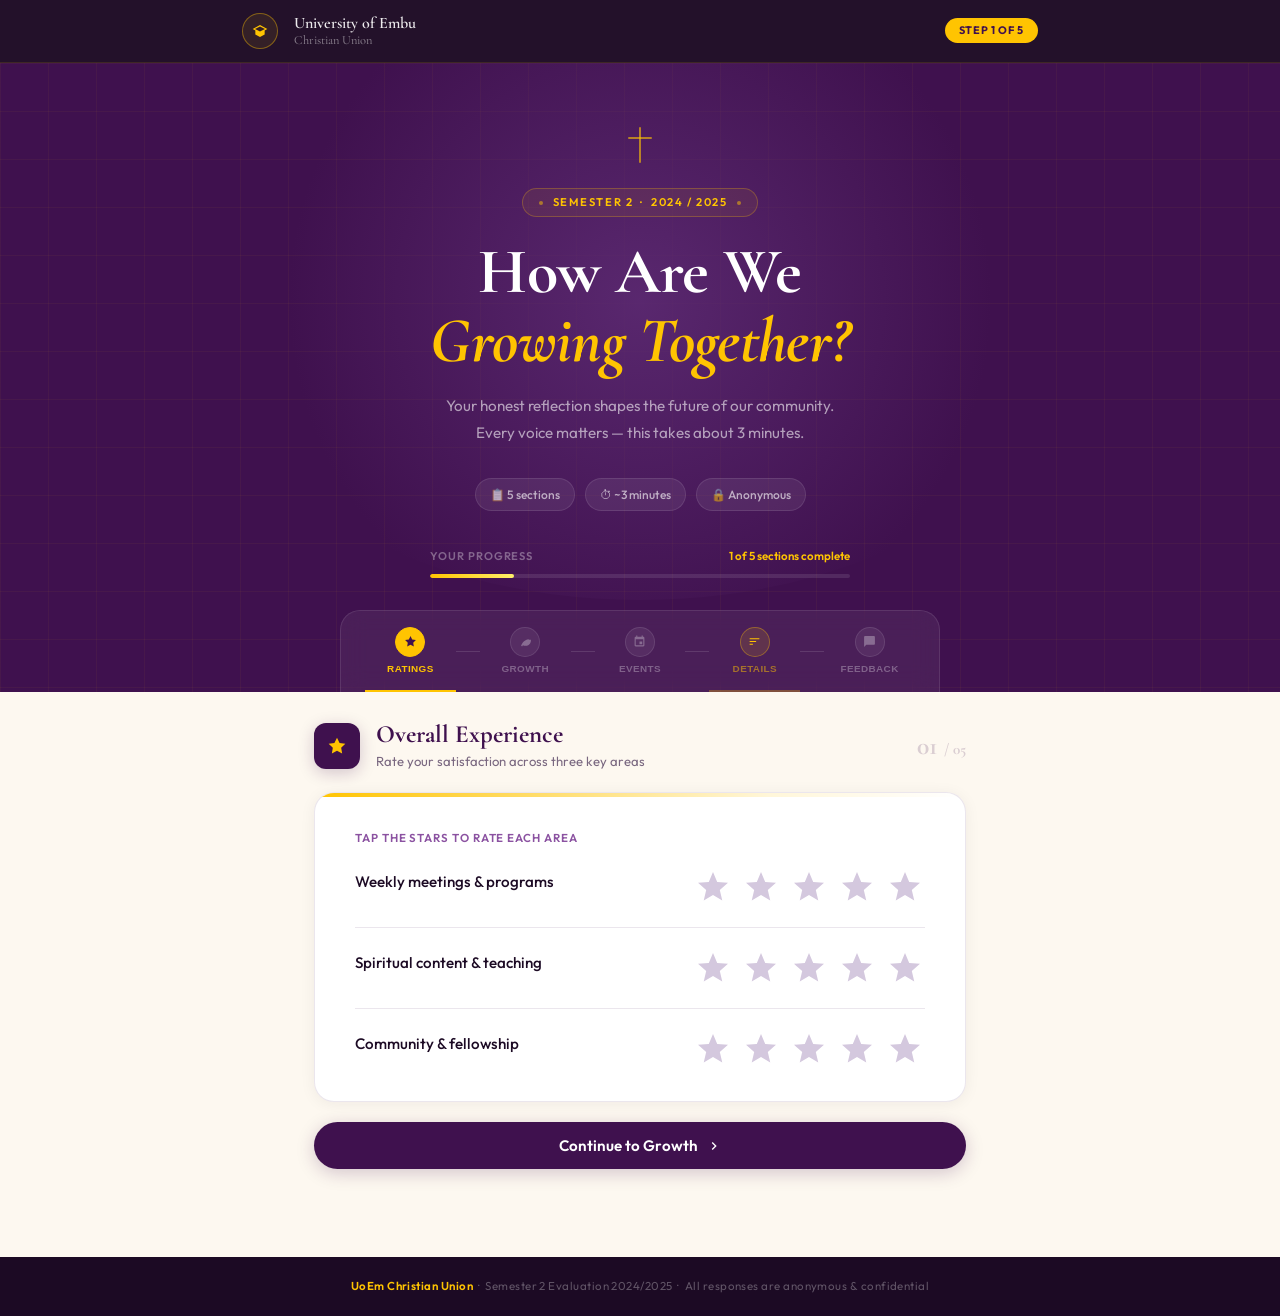
==== index.html @ f960410e "first commit" ====
<!DOCTYPE html>
<html lang="en">
<head>
<meta charset="UTF-8">
<meta name="viewport" content="width=device-width, initial-scale=1.0">
<title>Semester Evaluation — UoEm Christian Union</title>
<link rel="preconnect" href="https://fonts.googleapis.com">
<link rel="preconnect" href="https://fonts.gstatic.com" crossorigin>
<link href="https://fonts.googleapis.com/css2?family=Cormorant+Garamond:ital,wght@0,400;0,600;0,700;1,400;1,600&family=Outfit:wght@300;400;500;600;700&display=swap" rel="stylesheet">
<link rel="stylesheet" href="styles.css">
</head>
<body>

<!-- ══ NAVBAR ══ -->
<nav class="navbar">
  <div class="nav-inner">
    <div class="nav-crest">
      <svg viewBox="0 0 24 24"><path d="M12 3L1 9l4 2.18v6L12 21l7-3.82v-6L23 9 12 3zm0 2.3L19.47 9 12 12.7 4.53 9 12 5.3zM7 14.12v3.4L12 20l5-2.48v-3.4L12 16.7 7 14.12z"/></svg>
    </div>
    <div class="nav-name">University of Embu <span>Christian Union</span></div>
    <div class="nav-spacer"></div>
    <div class="nav-badge" id="stepPill">Step 1 of 5</div>
  </div>
</nav>

<!-- ══ HERO ══ -->
<section class="hero">
  <div class="hero-bg-grid"></div>
  <div class="hero-bg-bloom"></div>

  <div class="hero-content">
    <div class="hero-emblem" aria-hidden="true">
      <div class="emblem-v"></div>
      <div class="emblem-h"></div>
    </div>
    <div class="hero-eyebrow">
      <span class="ey-dot"></span> Semester 2 &nbsp;·&nbsp; 2024 / 2025 <span class="ey-dot"></span>
    </div>
    <h1>How Are We<br><em>Growing Together?</em></h1>
    <p class="hero-sub">Your honest reflection shapes the future of our community.<br>Every voice matters — this takes about 3 minutes.</p>

    <div class="hero-pills">
      <span class="hero-pill">📋 5 sections</span>
      <span class="hero-pill">⏱ ~3 minutes</span>
      <span class="hero-pill">🔒 Anonymous</span>
    </div>

    <div class="hero-prog">
      <div class="prog-header">
        <span class="prog-title">Your progress</span>
        <span class="prog-count" id="progLabel">0 of 5 sections complete</span>
      </div>
      <div class="prog-track"><div class="prog-fill" id="progFill"></div></div>
    </div>
  </div>

  <!-- Step tabs -->
  <nav class="step-strip" aria-label="Evaluation steps">
    <button class="step-item active" data-goto="0" aria-label="Step 1: Ratings">
      <div class="step-icon">
        <svg viewBox="0 0 24 24"><path d="M12 2l3.09 6.26L22 9.27l-5 4.87 1.18 6.88L12 17.77l-6.18 3.25L7 14.14 2 9.27l6.91-1.01L12 2z"/></svg>
      </div>
      <span class="step-lbl">Ratings</span>
    </button>
    <div class="step-line"></div>
    <button class="step-item" data-goto="1" aria-label="Step 2: Growth">
      <div class="step-icon">
        <svg viewBox="0 0 24 24"><path d="M17 8C8 10 5.9 16.17 3.82 19.57L5.71 21a18.45 18.45 0 001.56-2.2A9.74 9.74 0 0012 20c6 0 10-5 10-10-.01-.36-.06-.72-.13-1.07a8.93 8.93 0 01-4.87-.93z"/></svg>
      </div>
      <span class="step-lbl">Growth</span>
    </button>
    <div class="step-line"></div>
    <button class="step-item" data-goto="2" aria-label="Step 3: Events">
      <div class="step-icon">
        <svg viewBox="0 0 24 24"><path d="M17 12h-5v5h5v-5zM16 1v2H8V1H6v2H5c-1.11 0-1.99.9-1.99 2L3 19c0 1.1.89 2 2 2h14c1.1 0 2-.9 2-2V5c0-1.1-.9-2-2-2h-1V1h-2zm3 18H5V8h14v11z"/></svg>
      </div>
      <span class="step-lbl">Events</span>
    </button>
    <div class="step-line"></div>
    <button class="step-item" data-goto="3" aria-label="Step 4: Details">
      <div class="step-icon">
        <svg viewBox="0 0 24 24"><path d="M3 18h6v-2H3v2zM3 6v2h18V6H3zm0 7h12v-2H3v2z"/></svg>
      </div>
      <span class="step-lbl">Details</span>
    </button>
    <div class="step-line"></div>
    <button class="step-item" data-goto="4" aria-label="Step 5: Feedback">
      <div class="step-icon">
        <svg viewBox="0 0 24 24"><path d="M20 2H4c-1.1 0-2 .9-2 2v18l4-4h14c1.1 0 2-.9 2-2V4c0-1.1-.9-2-2-2z"/></svg>
      </div>
      <span class="step-lbl">Feedback</span>
    </button>
  </nav>
</section>

<!-- ══ MAIN ══ -->
<main class="main-wrap" id="mainContent">

  <!-- ▸ PANEL 0 — Overall Ratings -->
  <div class="panel active" id="panel0">
    <header class="panel-head">
      <div class="panel-icon-wrap"><svg viewBox="0 0 24 24"><path d="M12 2l3.09 6.26L22 9.27l-5 4.87 1.18 6.88L12 17.77l-6.18 3.25L7 14.14 2 9.27l6.91-1.01L12 2z"/></svg></div>
      <div class="panel-head-text">
        <div class="panel-title">Overall Experience</div>
        <div class="panel-sub">Rate your satisfaction across three key areas</div>
      </div>
      <div class="panel-num">01 <span>/ 05</span></div>
    </header>

    <div class="card">
      <div class="card-stripe"></div>
      <div class="card-body">
        <p class="card-hint">Tap the stars to rate each area</p>

        <div class="star-row" id="srow-meetings">
          <div class="star-meta">
            <span class="star-name">Weekly meetings &amp; programs</span>
            <span class="star-badge" id="sh-meetings"></span>
          </div>
          <div class="stars" data-star-group="meetings">
            <button class="star" data-val="1" aria-label="1 star — Poor"><svg viewBox="0 0 24 24"><path d="M12 17.27L18.18 21l-1.64-7.03L22 9.24l-7.19-.61L12 2 9.19 8.63 2 9.24l5.46 4.73L5.82 21z"/></svg></button>
            <button class="star" data-val="2" aria-label="2 stars — Fair"><svg viewBox="0 0 24 24"><path d="M12 17.27L18.18 21l-1.64-7.03L22 9.24l-7.19-.61L12 2 9.19 8.63 2 9.24l5.46 4.73L5.82 21z"/></svg></button>
            <button class="star" data-val="3" aria-label="3 stars — Good"><svg viewBox="0 0 24 24"><path d="M12 17.27L18.18 21l-1.64-7.03L22 9.24l-7.19-.61L12 2 9.19 8.63 2 9.24l5.46 4.73L5.82 21z"/></svg></button>
            <button class="star" data-val="4" aria-label="4 stars — Great"><svg viewBox="0 0 24 24"><path d="M12 17.27L18.18 21l-1.64-7.03L22 9.24l-7.19-.61L12 2 9.19 8.63 2 9.24l5.46 4.73L5.82 21z"/></svg></button>
            <button class="star" data-val="5" aria-label="5 stars — Excellent"><svg viewBox="0 0 24 24"><path d="M12 17.27L18.18 21l-1.64-7.03L22 9.24l-7.19-.61L12 2 9.19 8.63 2 9.24l5.46 4.73L5.82 21z"/></svg></button>
          </div>
        </div>

        <div class="star-row" id="srow-teaching">
          <div class="star-meta">
            <span class="star-name">Spiritual content &amp; teaching</span>
            <span class="star-badge" id="sh-teaching"></span>
          </div>
          <div class="stars" data-star-group="teaching">
            <button class="star" data-val="1" aria-label="1 star — Poor"><svg viewBox="0 0 24 24"><path d="M12 17.27L18.18 21l-1.64-7.03L22 9.24l-7.19-.61L12 2 9.19 8.63 2 9.24l5.46 4.73L5.82 21z"/></svg></button>
            <button class="star" data-val="2" aria-label="2 stars — Fair"><svg viewBox="0 0 24 24"><path d="M12 17.27L18.18 21l-1.64-7.03L22 9.24l-7.19-.61L12 2 9.19 8.63 2 9.24l5.46 4.73L5.82 21z"/></svg></button>
            <button class="star" data-val="3" aria-label="3 stars — Good"><svg viewBox="0 0 24 24"><path d="M12 17.27L18.18 21l-1.64-7.03L22 9.24l-7.19-.61L12 2 9.19 8.63 2 9.24l5.46 4.73L5.82 21z"/></svg></button>
            <button class="star" data-val="4" aria-label="4 stars — Great"><svg viewBox="0 0 24 24"><path d="M12 17.27L18.18 21l-1.64-7.03L22 9.24l-7.19-.61L12 2 9.19 8.63 2 9.24l5.46 4.73L5.82 21z"/></svg></button>
            <button class="star" data-val="5" aria-label="5 stars — Excellent"><svg viewBox="0 0 24 24"><path d="M12 17.27L18.18 21l-1.64-7.03L22 9.24l-7.19-.61L12 2 9.19 8.63 2 9.24l5.46 4.73L5.82 21z"/></svg></button>
          </div>
        </div>

        <div class="star-row last" id="srow-fellowship">
          <div class="star-meta">
            <span class="star-name">Community &amp; fellowship</span>
            <span class="star-badge" id="sh-fellowship"></span>
          </div>
          <div class="stars" data-star-group="fellowship">
            <button class="star" data-val="1" aria-label="1 star — Poor"><svg viewBox="0 0 24 24"><path d="M12 17.27L18.18 21l-1.64-7.03L22 9.24l-7.19-.61L12 2 9.19 8.63 2 9.24l5.46 4.73L5.82 21z"/></svg></button>
            <button class="star" data-val="2" aria-label="2 stars — Fair"><svg viewBox="0 0 24 24"><path d="M12 17.27L18.18 21l-1.64-7.03L22 9.24l-7.19-.61L12 2 9.19 8.63 2 9.24l5.46 4.73L5.82 21z"/></svg></button>
            <button class="star" data-val="3" aria-label="3 stars — Good"><svg viewBox="0 0 24 24"><path d="M12 17.27L18.18 21l-1.64-7.03L22 9.24l-7.19-.61L12 2 9.19 8.63 2 9.24l5.46 4.73L5.82 21z"/></svg></button>
            <button class="star" data-val="4" aria-label="4 stars — Great"><svg viewBox="0 0 24 24"><path d="M12 17.27L18.18 21l-1.64-7.03L22 9.24l-7.19-.61L12 2 9.19 8.63 2 9.24l5.46 4.73L5.82 21z"/></svg></button>
            <button class="star" data-val="5" aria-label="5 stars — Excellent"><svg viewBox="0 0 24 24"><path d="M12 17.27L18.18 21l-1.64-7.03L22 9.24l-7.19-.61L12 2 9.19 8.63 2 9.24l5.46 4.73L5.82 21z"/></svg></button>
          </div>
        </div>
      </div>
    </div>

    <div class="nav-btns first-step">
      <button class="btn-next" onclick="goTo(1)">Continue to Growth <svg viewBox="0 0 24 24"><path d="M8.59 16.59L13.17 12 8.59 7.41 10 6l6 6-6 6-1.41-1.41z"/></svg></button>
    </div>
  </div>


  <!-- ▸ PANEL 1 — Spiritual Growth -->
  <div class="panel" id="panel1">
    <header class="panel-head">
      <div class="panel-icon-wrap"><svg viewBox="0 0 24 24"><path d="M17 8C8 10 5.9 16.17 3.82 19.57L5.71 21a18.45 18.45 0 001.56-2.2A9.74 9.74 0 0012 20c6 0 10-5 10-10-.01-.36-.06-.72-.13-1.07a8.93 8.93 0 01-4.87-.93z"/></svg></div>
      <div class="panel-head-text">
        <div class="panel-title">Spiritual Growth</div>
        <div class="panel-sub">Two quick questions about your personal journey</div>
      </div>
      <div class="panel-num">02 <span>/ 05</span></div>
    </header>

    <div class="card">
      <div class="card-stripe"></div>
      <div class="card-body">
        <div class="q-block">
          <p class="q-label">How would you describe your spiritual growth this semester?</p>
          <div class="mood-grid" data-mood-group="growth">
            <button class="mood-btn" data-value="declining"><span class="m-emoji">😔</span><span class="m-name">Declining</span></button>
            <button class="mood-btn" data-value="stagnant"><span class="m-emoji">😐</span><span class="m-name">Stagnant</span></button>
            <button class="mood-btn" data-value="steady"><span class="m-emoji">🙂</span><span class="m-name">Steady</span></button>
            <button class="mood-btn" data-value="growing"><span class="m-emoji">😊</span><span class="m-name">Growing</span></button>
            <button class="mood-btn" data-value="thriving"><span class="m-emoji">🙌</span><span class="m-name">Thriving</span></button>
          </div>
        </div>
        <div class="q-block q-last">
          <p class="q-label">Do you feel included and welcomed in our community?</p>
          <div class="mood-grid" data-mood-group="inclusion">
            <button class="mood-btn" data-value="not-at-all"><span class="m-emoji">😞</span><span class="m-name">Not at all</span></button>
            <button class="mood-btn" data-value="sometimes"><span class="m-emoji">🤔</span><span class="m-name">Sometimes</span></button>
            <button class="mood-btn" data-value="mostly"><span class="m-emoji">😊</span><span class="m-name">Mostly</span></button>
            <button class="mood-btn" data-value="always"><span class="m-emoji">💛</span><span class="m-name">Always</span></button>
          </div>
        </div>
      </div>
    </div>

    <div class="nav-btns">
      <button class="btn-back" onclick="goTo(0)"><svg viewBox="0 0 24 24"><path d="M15.41 16.59L10.83 12l4.58-4.59L14 6l-6 6 6 6 1.41-1.41z"/></svg> Back</button>
      <button class="btn-next" onclick="goTo(2)">Continue to Events <svg viewBox="0 0 24 24"><path d="M8.59 16.59L13.17 12 8.59 7.41 10 6l6 6-6 6-1.41-1.41z"/></svg></button>
    </div>
  </div>


  <!-- ▸ PANEL 2 — Events -->
  <div class="panel" id="panel2">
    <header class="panel-head">
      <div class="panel-icon-wrap"><svg viewBox="0 0 24 24"><path d="M17 12h-5v5h5v-5zM16 1v2H8V1H6v2H5c-1.11 0-1.99.9-1.99 2L3 19c0 1.1.89 2 2 2h14c1.1 0 2-.9 2-2V5c0-1.1-.9-2-2-2h-1V1h-2zm3 18H5V8h14v11z"/></svg></div>
      <div class="panel-head-text">
        <div class="panel-title">Events &amp; Programs</div>
        <div class="panel-sub">Tell us what impacted you most this semester</div>
      </div>
      <div class="panel-num">03 <span>/ 05</span></div>
    </header>

    <div class="card">
      <div class="card-stripe"></div>
      <div class="card-body">
        <div class="q-block">
          <p class="q-label">Which program impacted you most this semester?</p>
          <div class="mc-list" data-mc-group="program">
            <button class="mc-opt" data-value="buffer-night"><span class="mc-dot"></span><span class="mc-icon">☀️</span>Buffer Night — Awaken to Purpose</button>
            <button class="mc-opt" data-value="best-p"><span class="mc-dot"></span><span class="mc-icon">🎓</span>BEST-P: Apologetics Sessions</button>
            <button class="mc-opt" data-value="sunday"><span class="mc-dot"></span><span class="mc-icon">🙏</span>Sunday Worship Service</button>
            <button class="mc-opt" data-value="bible-study"><span class="mc-dot"></span><span class="mc-icon">📖</span>Bible Study Groups</button>
            <button class="mc-opt" data-value="outreach"><span class="mc-dot"></span><span class="mc-icon">🤝</span>Community Outreach</button>
          </div>
        </div>
        <div class="q-block q-last">
          <p class="q-label">How often did you attend CU activities?</p>
          <div class="mc-list" data-mc-group="attendance">
            <button class="mc-opt" data-value="rarely"><span class="mc-dot"></span>Rarely — 1 or 2 times this semester</button>
            <button class="mc-opt" data-value="sometimes"><span class="mc-dot"></span>Sometimes — about once a month</button>
            <button class="mc-opt" data-value="regularly"><span class="mc-dot"></span>Regularly — every two weeks or so</button>
            <button class="mc-opt" data-value="very-active"><span class="mc-dot"></span>Almost every week — very active</button>
          </div>
        </div>
      </div>
    </div>

    <div class="nav-btns">
      <button class="btn-back" onclick="goTo(1)"><svg viewBox="0 0 24 24"><path d="M15.41 16.59L10.83 12l4.58-4.59L14 6l-6 6 6 6 1.41-1.41z"/></svg> Back</button>
      <button class="btn-next" onclick="goTo(3)">Continue to Details <svg viewBox="0 0 24 24"><path d="M8.59 16.59L13.17 12 8.59 7.41 10 6l6 6-6 6-1.41-1.41z"/></svg></button>
    </div>
  </div>


  <!-- ▸ PANEL 3 — Sliders -->
  <div class="panel" id="panel3">
    <header class="panel-head">
      <div class="panel-icon-wrap"><svg viewBox="0 0 24 24"><path d="M3 18h6v-2H3v2zM3 6v2h18V6H3zm0 7h12v-2H3v2z"/></svg></div>
      <div class="panel-head-text">
        <div class="panel-title">Detailed Ratings</div>
        <div class="panel-sub">Slide to score three key areas out of 10</div>
      </div>
      <div class="panel-num">04 <span>/ 05</span></div>
    </header>

    <div class="card">
      <div class="card-stripe"></div>
      <div class="card-body">
        <div class="slider-block">
          <div class="slider-top">
            <span class="slider-name">Leadership effectiveness</span>
            <div class="slider-badge-wrap" id="sv-leadership"><span class="sl-val">5</span><span class="sl-max">/10</span></div>
          </div>
          <input type="range" min="1" max="10" value="5" class="rating-slider" data-key="leadership" id="sl-leadership">
          <div class="slider-poles"><span>Poor</span><span>Excellent</span></div>
        </div>
        <div class="slider-block">
          <div class="slider-top">
            <span class="slider-name">Communication &amp; info sharing</span>
            <div class="slider-badge-wrap" id="sv-comms"><span class="sl-val">5</span><span class="sl-max">/10</span></div>
          </div>
          <input type="range" min="1" max="10" value="5" class="rating-slider" data-key="comms" id="sl-comms">
          <div class="slider-poles"><span>Poor</span><span>Excellent</span></div>
        </div>
        <div class="slider-block last">
          <div class="slider-top">
            <span class="slider-name">Would you recommend CU to a friend?</span>
            <div class="slider-badge-wrap" id="sv-nps"><span class="sl-val">5</span><span class="sl-max">/10</span></div>
          </div>
          <input type="range" min="0" max="10" value="5" class="rating-slider" data-key="nps" id="sl-nps">
          <div class="slider-poles"><span>Not likely</span><span>Very likely</span></div>
        </div>
      </div>
    </div>

    <div class="nav-btns">
      <button class="btn-back" onclick="goTo(2)"><svg viewBox="0 0 24 24"><path d="M15.41 16.59L10.83 12l4.58-4.59L14 6l-6 6 6 6 1.41-1.41z"/></svg> Back</button>
      <button class="btn-next" onclick="goTo(4)">Continue to Feedback <svg viewBox="0 0 24 24"><path d="M8.59 16.59L13.17 12 8.59 7.41 10 6l6 6-6 6-1.41-1.41z"/></svg></button>
    </div>
  </div>


  <!-- ▸ PANEL 4 — Feedback -->
  <div class="panel" id="panel4">
    <header class="panel-head">
      <div class="panel-icon-wrap"><svg viewBox="0 0 24 24"><path d="M20 2H4c-1.1 0-2 .9-2 2v18l4-4h14c1.1 0 2-.9 2-2V4c0-1.1-.9-2-2-2z"/></svg></div>
      <div class="panel-head-text">
        <div class="panel-title">Feedback &amp; About You</div>
        <div class="panel-sub">Almost done — your thoughts matter most here</div>
      </div>
      <div class="panel-num">05 <span>/ 05</span></div>
    </header>

    <div class="card">
      <div class="card-stripe"></div>
      <div class="card-body">
        <div class="q-block">
          <p class="q-label">What areas need improvement? <span class="q-opt">select all that apply</span></p>
          <div class="tag-cloud" data-tag-group="improvements">
            <button class="tag-btn" data-value="timing">⏰ Meeting times</button>
            <button class="tag-btn" data-value="venue">📍 Venue &amp; space</button>
            <button class="tag-btn" data-value="teaching">📚 Teaching depth</button>
            <button class="tag-btn" data-value="music">🎵 Worship music</button>
            <button class="tag-btn" data-value="comms">📢 Communication</button>
            <button class="tag-btn" data-value="inclusion">🤝 Inclusion</button>
            <button class="tag-btn" data-value="prayer">🙏 Prayer support</button>
            <button class="tag-btn" data-value="discipleship">💛 Discipleship</button>
            <button class="tag-btn" data-value="events">🗓️ Event variety</button>
            <button class="tag-btn" data-value="outreach">🌍 Outreach</button>
          </div>
        </div>
        <div class="q-block">
          <label class="q-label" for="ta-highlight">Highlight from this semester <span class="q-opt">optional</span></label>
          <textarea id="ta-highlight" data-key="highlight" placeholder="A testimony, insight, or moment that stood out to you…" maxlength="400" rows="3"></textarea>
          <div class="char-note"><span id="hc">0</span>/400</div>
        </div>
        <div class="q-block q-last">
          <label class="q-label" for="ta-suggestion">One change that would make a big difference <span class="q-opt">optional</span></label>
          <textarea id="ta-suggestion" data-key="suggestion" placeholder="e.g. More small-group discipleship, better signage at events…" maxlength="400" rows="3"></textarea>
          <div class="char-note"><span id="sc">0</span>/400</div>
        </div>
      </div>
    </div>

    <div class="card">
      <div class="card-stripe"></div>
      <div class="card-body">
        <p class="q-label" style="margin-bottom:1.25rem">About you <span class="q-opt">all optional</span></p>
        <div class="input-pair">
          <div class="input-grp">
            <label for="fname">First name</label>
            <input type="text" id="fname" placeholder="Your first name">
          </div>
          <div class="input-grp">
            <label for="faculty">Faculty / School</label>
            <input type="text" id="faculty" placeholder="e.g. Science">
          </div>
        </div>
        <div class="q-block" style="margin-bottom:1rem">
          <p class="sub-label">Year of study</p>
          <div class="tag-cloud" data-tag-group="year">
            <button class="tag-btn" data-value="yr1">Year 1</button>
            <button class="tag-btn" data-value="yr2">Year 2</button>
            <button class="tag-btn" data-value="yr3">Year 3</button>
            <button class="tag-btn" data-value="yr4">Year 4+</button>
            <button class="tag-btn" data-value="postgrad">Postgrad</button>
          </div>
        </div>
        <div class="q-block q-last">
          <p class="sub-label">How long have you been in CU?</p>
          <div class="mc-list" data-mc-group="tenure">
            <button class="mc-opt" data-value="new"><span class="mc-dot"></span>New this semester — just joined</button>
            <button class="mc-opt" data-value="1yr"><span class="mc-dot"></span>About a year</button>
            <button class="mc-opt" data-value="2yr+"><span class="mc-dot"></span>Two or more years</button>
            <button class="mc-opt" data-value="founding"><span class="mc-dot"></span>Long-time member — from the beginning</button>
          </div>
        </div>
      </div>
    </div>

    <div class="nav-btns">
      <button class="btn-back" onclick="goTo(3)"><svg viewBox="0 0 24 24"><path d="M15.41 16.59L10.83 12l4.58-4.59L14 6l-6 6 6 6 1.41-1.41z"/></svg> Back</button>
      <button class="btn-submit-final" id="submitBtn" onclick="handleSubmit()">
        Submit Evaluation <svg viewBox="0 0 24 24"><path d="M2.01 21L23 12 2.01 3 2 10l15 2-15 2z"/></svg>
      </button>
    </div>
  </div>

</main>

<!-- ══ SUCCESS ══ -->
<div class="success-overlay" id="successScreen" aria-hidden="true">
  <div class="success-box">
    <div class="success-glow"></div>
    <div class="success-mark">
      <svg viewBox="0 0 24 24"><path d="M9 16.17L4.83 12l-1.42 1.41L9 19 21 7l-1.41-1.41z"/></svg>
    </div>
    <h2>God Bless You!</h2>
    <p>Your evaluation has been submitted. You've helped shape the future of UoEm CU — your voice is heard, valued, and appreciated.</p>
    <div class="success-verse">"Let all that you do be done in love."<br><strong>— 1 Corinthians 16:14</strong></div>
    <button class="btn-done" onclick="closeSuccess()">Done — Back to Start</button>
  </div>
</div>

<footer class="site-footer">
  <strong>UoEm Christian Union</strong> &nbsp;·&nbsp; Semester 2 Evaluation 2024/2025 &nbsp;·&nbsp; All responses are anonymous &amp; confidential
</footer>

<script src="script.js"></script>
</body>
</html>
---- styles.css ----
/* ══════════════════════════════════════════════════════
   UoEm CU Semester Evaluation — styles.css
   Fonts: Cormorant Garamond (display) + Outfit (body)
   ══════════════════════════════════════════════════════ */

   @import url('https://fonts.googleapis.com/css2?family=Cormorant+Garamond:ital,wght@0,400;0,600;0,700;1,400;1,600&family=Outfit:wght@300;400;500;600;700&display=swap');

   /* ── VARIABLES ── */
   :root {
     --ink:      #1c0a24;
     --purple:   #3f114e;
     --mid:      #5c2a72;
     --light:    #8b52a1;
     --gold:     #ffc401;
     --gold-deep:#e6af00;
     --cream:    #fdf8f0;
     --fog:      #f2edf7;
     --white:    #ffffff;
     --muted:    #7a6880;
     --border:   rgba(63,17,78,0.1);
     --border2:  rgba(63,17,78,0.18);
   
     /* Stars specifically */
     --star-off:     #d4c8de;   /* unrated star — soft lavender-gray, NEVER black */
     --star-hover:   #f5a623;   /* hovered star */
     --star-on:      #ffc401;   /* rated/active star — bright gold */
     --star-shadow:  rgba(255,196,1,0.35);
   
     --shadow-sm: 0 2px 16px rgba(28,10,36,0.06);
     --shadow-md: 0 6px 28px rgba(28,10,36,0.10);
     --r:    0.875rem;
     --r-lg: 1.25rem;
   }
   
   /* ── RESET ── */
   *, *::before, *::after { margin: 0; padding: 0; box-sizing: border-box; }
   html { scroll-behavior: smooth; }
   
   body {
     font-family: 'Outfit', system-ui, sans-serif;
     background: var(--cream);
     color: var(--ink);
     min-height: 100vh;
     overflow-x: hidden;
     font-size: 1rem;
     line-height: 1.6;
   }
   
   /* ── NAVBAR ── */
   .navbar {
     position: sticky; top: 0; z-index: 200;
     background: rgba(28, 10, 36, 0.97);
     backdrop-filter: blur(14px);
     border-bottom: 1px solid rgba(255,196,1,0.12);
   }
   .nav-inner {
     max-width: 860px; margin: 0 auto;
     padding: 0.8rem 2rem;
     display: flex; align-items: center; gap: 1rem;
   }
   .nav-crest {
     width: 36px; height: 36px; border-radius: 50%;
     border: 1.5px solid rgba(255,196,1,0.4);
     background: rgba(255,196,1,0.08);
     display: flex; align-items: center; justify-content: center;
     flex-shrink: 0;
   }
   .nav-crest svg { width: 16px; height: 16px; fill: var(--gold); }
   .nav-name {
     font-family: 'Cormorant Garamond', serif;
     font-size: 1rem; font-weight: 600;
     color: rgba(255,255,255,0.92); line-height: 1.2;
   }
   .nav-name span { display: block; font-size: 0.78rem; font-weight: 400; color: rgba(255,255,255,0.5); }
   .nav-spacer { flex: 1; }
   .nav-badge {
     font-size: 0.68rem; font-weight: 700; letter-spacing: 0.06em;
     text-transform: uppercase; color: var(--purple);
     background: var(--gold); padding: 0.25rem 0.875rem;
     border-radius: 999px;
   }
   
   /* ── HERO ── */
   .hero {
     background: var(--purple);
     position: relative; overflow: hidden;
     padding: 4rem 2rem 0;
     display: flex; flex-direction: column; align-items: center;
   }
   .hero-bg-grid {
     position: absolute; inset: 0; pointer-events: none;
     background-image:
       linear-gradient(rgba(255,196,1,0.045) 1px, transparent 1px),
       linear-gradient(90deg, rgba(255,196,1,0.045) 1px, transparent 1px);
     background-size: 48px 48px;
   }
   .hero-bg-bloom {
     position: absolute; top: -10%; left: 50%; transform: translateX(-50%);
     width: 900px; height: 600px; border-radius: 50%;
     background: radial-gradient(circle, rgba(92,42,114,0.9) 0%, transparent 65%);
     pointer-events: none;
   }
   .hero-content {
     position: relative; z-index: 2;
     text-align: center; max-width: 560px;
     animation: heroIn 0.7s cubic-bezier(0.22, 1, 0.36, 1) both;
   }
   @keyframes heroIn {
     from { opacity: 0; transform: translateY(20px); }
     to   { opacity: 1; transform: translateY(0); }
   }
   
   /* Decorative cross */
   .hero-emblem {
     width: 36px; height: 36px; margin: 0 auto 1.5rem;
     position: relative; display: grid; place-items: center;
   }
   .emblem-v {
     position: absolute; width: 2.5px; height: 36px;
     background: var(--gold); border-radius: 2px; opacity: 0.6;
   }
   .emblem-h {
     position: absolute; width: 24px; height: 2.5px;
     background: var(--gold); border-radius: 2px; opacity: 0.6; top: 10px;
   }
   
   .hero-eyebrow {
     display: inline-flex; align-items: center; gap: 0.625rem;
     font-size: 0.7rem; font-weight: 600; letter-spacing: 0.14em;
     text-transform: uppercase; color: var(--gold);
     margin-bottom: 1.25rem;
     padding: 0.3rem 1rem; border-radius: 999px;
     border: 1px solid rgba(255,196,1,0.25);
     background: rgba(255,196,1,0.07);
   }
   .ey-dot { width: 4px; height: 4px; border-radius: 50%; background: var(--gold); opacity: 0.5; }
   
   .hero h1 {
     font-family: 'Cormorant Garamond', serif;
     font-size: clamp(2.6rem, 5vw, 4rem);
     font-weight: 700; line-height: 1.08;
     color: var(--white); margin-bottom: 1rem;
     letter-spacing: -0.01em;
   }
   .hero h1 em { font-style: italic; color: var(--gold); }
   
   .hero-sub {
     font-size: 0.95rem; color: rgba(255,255,255,0.58);
     line-height: 1.8; margin-bottom: 2rem;
   }
   
   .hero-pills {
     display: flex; gap: 0.625rem; justify-content: center;
     flex-wrap: wrap; margin-bottom: 2.25rem;
   }
   .hero-pill {
     display: inline-flex; align-items: center; gap: 0.3rem;
     font-size: 0.75rem; font-weight: 500; color: rgba(255,255,255,0.62);
     padding: 0.35rem 0.875rem; border-radius: 999px;
     background: rgba(255,255,255,0.07);
     border: 1px solid rgba(255,255,255,0.1);
   }
   
   /* Progress */
   .hero-prog { max-width: 440px; width: 100%; margin: 0 auto 2rem; }
   .prog-header {
     display: flex; justify-content: space-between; align-items: baseline;
     margin-bottom: 0.5rem;
   }
   .prog-title { font-size: 0.7rem; font-weight: 600; text-transform: uppercase; letter-spacing: 0.08em; color: rgba(255,255,255,0.35); }
   .prog-count { font-size: 0.72rem; color: var(--gold); font-weight: 600; }
   .prog-track { height: 4px; background: rgba(255,255,255,0.1); border-radius: 999px; overflow: hidden; }
   .prog-fill {
     height: 100%; width: 0%; border-radius: 999px;
     background: linear-gradient(90deg, var(--gold), #fff06a);
     transition: width 0.5s cubic-bezier(0.4, 0, 0.2, 1);
   }
   
   /* ── STEP STRIP ── */
   .step-strip {
     position: relative; z-index: 3;
     width: 100%; max-width: 600px;
     margin: 0 auto;
     background: rgba(255,255,255,0.06);
     backdrop-filter: blur(12px);
     border: 1px solid rgba(255,255,255,0.1);
     border-bottom: none;
     border-radius: 1.25rem 1.25rem 0 0;
     padding: 1rem 1.5rem 0;
     display: flex; align-items: center;
   }
   .step-item {
     flex: 1; display: flex; flex-direction: column; align-items: center; gap: 0.4rem;
     padding-bottom: 1rem;
     border: none; background: none; cursor: pointer;
     border-bottom: 2.5px solid transparent;
     transition: border-color 0.25s;
     position: relative;
   }
   .step-item.active { border-bottom-color: var(--gold); }
   .step-item.done   { border-bottom-color: rgba(255,196,1,0.3); }
   .step-item:hover:not(.active) { border-bottom-color: rgba(255,196,1,0.2); }
   
   .step-icon {
     width: 30px; height: 30px; border-radius: 50%;
     display: grid; place-items: center;
     background: rgba(255,255,255,0.07);
     border: 1.5px solid rgba(255,255,255,0.1);
     transition: all 0.25s;
   }
   .step-icon svg { width: 13px; height: 13px; fill: rgba(255,255,255,0.3); transition: fill 0.25s; }
   .step-item.active .step-icon { background: var(--gold); border-color: var(--gold); }
   .step-item.active .step-icon svg { fill: var(--purple); }
   .step-item.done   .step-icon { background: rgba(255,196,1,0.12); border-color: rgba(255,196,1,0.35); }
   .step-item.done   .step-icon svg { fill: var(--gold); }
   
   .step-lbl {
     font-size: 0.62rem; font-weight: 600; letter-spacing: 0.04em;
     text-transform: uppercase; color: rgba(255,255,255,0.3);
     transition: color 0.25s;
   }
   .step-item.active .step-lbl { color: var(--gold); }
   .step-item.done   .step-lbl { color: rgba(255,196,1,0.5); }
   
   .step-line {
     flex-shrink: 0; width: 24px; height: 1px;
     background: rgba(255,255,255,0.12);
     margin-bottom: 1rem;
   }
   
   /* ── MAIN WRAP ── */
   .main-wrap {
     max-width: 640px; margin: 0 auto;
     padding: 0 1.5rem 5rem;
   }
   
   /* ── PANELS ── */
   .panel { display: none; }
   .panel.active {
     display: block;
     animation: panelIn 0.35s cubic-bezier(0.22, 1, 0.36, 1) both;
   }
   @keyframes panelIn {
     from { opacity: 0; transform: translateY(14px); }
     to   { opacity: 1; transform: translateY(0); }
   }
   
   /* ── PANEL HEADER ── */
   .panel-head {
     display: flex; align-items: center; gap: 1rem;
     padding: 1.75rem 0 1.25rem;
   }
   .panel-icon-wrap {
     width: 46px; height: 46px; border-radius: 12px;
     background: var(--purple); flex-shrink: 0;
     display: grid; place-items: center;
     box-shadow: 0 4px 16px rgba(63,17,78,0.22);
   }
   .panel-icon-wrap svg { width: 20px; height: 20px; fill: var(--gold); }
   .panel-head-text { flex: 1; }
   .panel-title {
     font-family: 'Cormorant Garamond', serif;
     font-size: 1.55rem; font-weight: 700;
     color: var(--purple); line-height: 1.15;
   }
   .panel-sub { font-size: 0.82rem; color: var(--muted); margin-top: 0.15rem; }
   .panel-num {
     font-family: 'Cormorant Garamond', serif;
     font-size: 1.6rem; font-weight: 700; color: var(--purple);
     opacity: 0.18; white-space: nowrap; flex-shrink: 0;
     line-height: 1;
   }
   .panel-num span { font-size: 0.95rem; }
   
   /* ── CARD ── */
   .card {
     background: var(--white);
     border: 1px solid var(--border);
     border-radius: var(--r-lg);
     box-shadow: var(--shadow-sm);
     overflow: hidden;
     margin-bottom: 1rem;
     transition: box-shadow 0.25s;
   }
   .card:hover { box-shadow: var(--shadow-md); }
   .card-stripe {
     height: 4px;
     background: linear-gradient(90deg, var(--gold), rgba(255,196,1,0.15) 70%, transparent);
   }
   .card-body { padding: 1.75rem 2rem; }
   .card-hint {
     font-size: 0.72rem; font-weight: 600; text-transform: uppercase;
     letter-spacing: 0.08em; color: var(--light);
     margin-bottom: 1.25rem; display: block;
   }
   
   /* ── STAR ROWS ── */
   .star-row {
     display: flex; flex-direction: column; gap: 0.625rem;
     padding: 1.25rem 0;
     border-bottom: 1px solid var(--border);
   }
   .star-row.last { border-bottom: none; padding-bottom: 0; }
   .star-row:first-of-type { padding-top: 0; }
   
   .star-meta {
     display: flex; align-items: center; justify-content: space-between; gap: 0.5rem;
   }
   .star-name { font-size: 0.95rem; font-weight: 500; color: var(--ink); }
   .star-badge {
     font-size: 0.7rem; font-weight: 700; color: var(--gold-deep);
     background: rgba(255,196,1,0.12); border-radius: 999px;
     padding: 0.18rem 0.65rem; min-width: 68px; text-align: center;
     transition: opacity 0.2s; opacity: 0;
   }
   .star-badge.visible { opacity: 1; }
   
   /* ★ STARS — the key fix: off=soft lavender, on=gold, hover=amber ★ */
   .stars {
     display: flex; gap: 6px;
   }
   .star {
     width: 36px; height: 36px;
     background: none; border: none; cursor: pointer; padding: 2px;
     color: var(--star-off);        /* soft lavender-gray when unrated */
     transition: color 0.12s ease, transform 0.12s ease, filter 0.12s ease;
     flex-shrink: 0;
   }
   .star svg { width: 100%; height: 100%; fill: currentColor; display: block; }
   
   /* Hover preview */
   .star.hover {
     color: var(--star-hover);
     transform: scale(1.2);
   }
   
   /* Rated/active — bright gold with glow */
   .star.active {
     color: var(--star-on);
     filter: drop-shadow(0 2px 5px var(--star-shadow));
   }
   .star.active:hover { transform: scale(1.15); }
   
   /* Clicking flash */
   .star.pop { transform: scale(1.35); transition: transform 0.08s; }
   
   @media (min-width: 600px) {
     .star { width: 40px; height: 40px; }
     .stars { gap: 8px; }
   }
   
   /* ── Q BLOCKS ── */
   .q-block { margin-bottom: 1.625rem; }
   .q-block.q-last { margin-bottom: 0; }
   .q-label {
     font-size: 0.9rem; font-weight: 600; color: var(--ink);
     display: block; margin-bottom: 0.875rem;
   }
   .q-opt {
     font-size: 0.68rem; font-weight: 500; color: var(--muted);
     text-transform: lowercase; letter-spacing: 0; margin-left: 0.4rem;
   }
   .sub-label {
     font-size: 0.7rem; font-weight: 600; text-transform: uppercase;
     letter-spacing: 0.07em; color: var(--muted);
     display: block; margin-bottom: 0.625rem;
   }
   
   /* ── MOOD BUTTONS ── */
   .mood-grid {
     display: flex; gap: 0.625rem; flex-wrap: wrap;
   }
   .mood-btn {
     flex: 1; min-width: 72px; max-width: 120px;
     display: flex; flex-direction: column; align-items: center; gap: 0.45rem;
     padding: 1rem 0.5rem;
     border-radius: var(--r); border: 2px solid var(--border2);
     background: var(--cream); cursor: pointer;
     transition: all 0.18s ease;
   }
   .mood-btn:hover {
     border-color: var(--mid); background: var(--fog);
     transform: translateY(-2px); box-shadow: var(--shadow-sm);
   }
   .mood-btn.selected {
     border-color: var(--purple); background: var(--purple);
     transform: translateY(-2px); box-shadow: 0 6px 20px rgba(63,17,78,0.22);
   }
   .mood-btn:focus-visible { outline: 2px solid var(--gold); outline-offset: 2px; }
   
   .m-emoji { font-size: 1.75rem; line-height: 1; display: block; }
   .m-name {
     font-size: 0.68rem; font-weight: 600; color: var(--muted);
     text-align: center; line-height: 1.2;
   }
   .mood-btn.selected .m-name { color: rgba(255,255,255,0.8); }
   
   /* ── MULTIPLE CHOICE ── */
   .mc-list { display: flex; flex-direction: column; gap: 0.5rem; }
   .mc-opt {
     display: flex; align-items: center; gap: 0.75rem;
     padding: 0.875rem 1.125rem; border-radius: var(--r);
     border: 2px solid var(--border2); background: var(--cream);
     font-size: 0.9rem; font-weight: 500; color: var(--ink);
     cursor: pointer; text-align: left;
     transition: all 0.16s ease;
   }
   .mc-opt:hover { border-color: var(--mid); background: var(--fog); padding-left: 1.35rem; }
   .mc-opt.selected {
     border-color: var(--purple); background: var(--purple);
     color: white; padding-left: 1.125rem;
   }
   .mc-opt:focus-visible { outline: 2px solid var(--gold); outline-offset: 2px; }
   
   .mc-dot {
     width: 18px; height: 18px; border-radius: 50%; flex-shrink: 0;
     border: 2px solid var(--border2);
     display: grid; place-items: center;
     transition: all 0.16s;
   }
   .mc-opt.selected .mc-dot {
     border-color: var(--gold); background: var(--gold);
   }
   .mc-opt.selected .mc-dot::after {
     content: '✓'; font-size: 0.6rem; font-weight: 900; color: var(--purple);
   }
   .mc-icon { font-size: 1rem; flex-shrink: 0; }
   
   /* ── SLIDERS ── */
   .slider-block {
     padding: 1.25rem 0;
     border-bottom: 1px solid var(--border);
   }
   .slider-block.last  { border-bottom: none; padding-bottom: 0; }
   .slider-block:first-child { padding-top: 0; }
   
   .slider-top {
     display: flex; align-items: center;
     justify-content: space-between; margin-bottom: 0.75rem;
   }
   .slider-name { font-size: 0.95rem; font-weight: 500; color: var(--ink); }
   .slider-badge-wrap {
     display: flex; align-items: baseline; gap: 1px;
     background: var(--fog); border-radius: 8px;
     padding: 0.25rem 0.75rem;
   }
   .sl-val {
     font-family: 'Cormorant Garamond', serif;
     font-size: 1.6rem; font-weight: 700; color: var(--purple); line-height: 1;
   }
   .sl-max { font-size: 0.7rem; color: var(--muted); font-weight: 500; }
   
   input[type="range"] {
     -webkit-appearance: none; appearance: none;
     width: 100%; height: 5px; border-radius: 999px;
     outline: none; cursor: pointer;
     background: linear-gradient(
       to right,
       var(--purple) 0%,
       var(--purple) var(--pct, 44.4%),
       #e2d9ea var(--pct, 44.4%),
       #e2d9ea 100%
     );
   }
   input[type="range"]::-webkit-slider-thumb {
     -webkit-appearance: none;
     width: 22px; height: 22px; border-radius: 50%;
     background: var(--white);
     border: 3px solid var(--purple);
     box-shadow: 0 2px 10px rgba(63,17,78,0.26);
     cursor: pointer; transition: transform 0.14s, box-shadow 0.14s;
   }
   input[type="range"]::-webkit-slider-thumb:hover {
     transform: scale(1.28);
     box-shadow: 0 4px 16px rgba(63,17,78,0.38);
   }
   input[type="range"]::-moz-range-thumb {
     width: 22px; height: 22px; border-radius: 50%;
     background: var(--white); border: 3px solid var(--purple);
     box-shadow: 0 2px 10px rgba(63,17,78,0.26); cursor: pointer;
   }
   .slider-poles {
     display: flex; justify-content: space-between;
     font-size: 0.68rem; color: var(--muted); font-weight: 500;
     margin-top: 0.35rem; letter-spacing: 0.02em;
   }
   
   /* ── TAGS ── */
   .tag-cloud { display: flex; flex-wrap: wrap; gap: 0.5rem; }
   .tag-btn {
     padding: 0.45rem 1rem; border-radius: 999px;
     border: 1.5px solid var(--border2);
     background: var(--cream); cursor: pointer;
     font-family: 'Outfit', sans-serif;
     font-size: 0.82rem; font-weight: 500; color: var(--muted);
     transition: all 0.15s ease;
   }
   .tag-btn:hover { border-color: var(--purple); color: var(--purple); background: var(--fog); }
   .tag-btn.selected { background: var(--purple); border-color: var(--purple); color: white; }
   .tag-btn:focus-visible { outline: 2px solid var(--gold); outline-offset: 2px; }
   
   /* ── TEXTAREA ── */
   textarea {
     width: 100%; border: 1.5px solid var(--border2);
     border-radius: var(--r); padding: 0.9rem 1.1rem;
     font-family: 'Outfit', sans-serif; font-size: 0.9rem;
     color: var(--ink); background: var(--cream);
     resize: vertical; min-height: 90px;
     outline: none; line-height: 1.7;
     transition: border-color 0.2s, box-shadow 0.2s;
   }
   textarea:focus { border-color: var(--purple); box-shadow: 0 0 0 3px rgba(63,17,78,0.07); }
   textarea::placeholder { color: var(--muted); }
   .char-note {
     font-size: 0.68rem; color: var(--muted);
     text-align: right; margin-top: 0.3rem;
   }
   
   /* ── TEXT INPUTS ── */
   .input-pair { display: grid; grid-template-columns: 1fr 1fr; gap: 1rem; margin-bottom: 1.25rem; }
   .input-grp label {
     display: block; font-size: 0.7rem; font-weight: 600;
     text-transform: uppercase; letter-spacing: 0.07em;
     color: var(--muted); margin-bottom: 0.4rem;
   }
   input[type="text"] {
     width: 100%; border: 1.5px solid var(--border2); border-radius: var(--r);
     padding: 0.72rem 0.95rem; font-family: 'Outfit', sans-serif;
     font-size: 0.9rem; color: var(--ink); background: var(--cream);
     outline: none; transition: border-color 0.2s, box-shadow 0.2s;
   }
   input[type="text"]:focus {
     border-color: var(--purple); box-shadow: 0 0 0 3px rgba(63,17,78,0.07);
   }
   input[type="text"]::placeholder { color: var(--muted); }
   
   /* ── NAV BUTTONS ── */
   .nav-btns {
     display: flex; gap: 0.75rem; margin-top: 1.25rem;
     padding-bottom: 0.5rem;
   }
   .nav-btns.first-step { justify-content: flex-end; }
   
   .btn-back {
     display: flex; align-items: center; gap: 0.4rem;
     padding: 0.75rem 1.375rem; border-radius: 999px;
     border: 1.5px solid var(--border2); background: transparent;
     font-family: 'Outfit', sans-serif; font-size: 0.88rem;
     font-weight: 500; color: var(--muted); cursor: pointer;
     transition: all 0.18s;
   }
   .btn-back svg { width: 15px; height: 15px; fill: var(--muted); }
   .btn-back:hover { border-color: var(--purple); color: var(--purple); }
   .btn-back:hover svg { fill: var(--purple); }
   
   .btn-next {
     flex: 1; display: flex; align-items: center; justify-content: center; gap: 0.5rem;
     padding: 0.875rem 1.75rem; border-radius: 999px; border: none;
     background: var(--purple); color: white;
     font-family: 'Outfit', sans-serif; font-size: 0.95rem; font-weight: 600;
     cursor: pointer;
     transition: background 0.2s, transform 0.2s, box-shadow 0.2s;
     box-shadow: 0 4px 18px rgba(63,17,78,0.22);
   }
   .btn-next svg { width: 16px; height: 16px; fill: white; }
   .btn-next:hover { background: var(--mid); transform: translateY(-2px); box-shadow: 0 8px 26px rgba(63,17,78,0.3); }
   .btn-next:active { transform: translateY(0); }
   
   .btn-submit-final {
     flex: 1; display: flex; align-items: center; justify-content: center; gap: 0.5rem;
     padding: 0.925rem 1.75rem; border-radius: 999px; border: none;
     background: var(--gold); color: var(--purple);
     font-family: 'Outfit', sans-serif; font-size: 0.95rem; font-weight: 700;
     cursor: pointer;
     transition: background 0.2s, transform 0.2s, box-shadow 0.2s;
     box-shadow: 0 4px 20px rgba(255,196,1,0.38);
   }
   .btn-submit-final svg { width: 16px; height: 16px; fill: var(--purple); }
   .btn-submit-final:hover { background: var(--gold-deep); transform: translateY(-2px); box-shadow: 0 8px 28px rgba(255,196,1,0.48); }
   .btn-submit-final:disabled { opacity: 0.55; cursor: not-allowed; transform: none; }
   
   /* ── SUCCESS OVERLAY ── */
   .success-overlay {
     display: none; position: fixed; inset: 0;
     background: rgba(28,10,36,0.75); z-index: 500;
     align-items: center; justify-content: center;
     padding: 1.5rem;
     backdrop-filter: blur(6px);
   }
   .success-overlay.show { display: flex; }
   
   .success-box {
     background: var(--white); border-radius: 1.5rem;
     padding: 3rem 2.5rem; text-align: center;
     max-width: 420px; width: 100%; position: relative; overflow: hidden;
     box-shadow: 0 32px 80px rgba(0,0,0,0.22);
     animation: popIn 0.42s cubic-bezier(0.34, 1.56, 0.64, 1);
   }
   @keyframes popIn {
     from { opacity: 0; transform: scale(0.85) translateY(16px); }
     to   { opacity: 1; transform: scale(1) translateY(0); }
   }
   .success-glow {
     position: absolute; top: -60px; left: 50%; transform: translateX(-50%);
     width: 280px; height: 200px; border-radius: 50%;
     background: radial-gradient(circle, rgba(255,196,1,0.14), transparent 70%);
     pointer-events: none;
   }
   .success-mark {
     width: 64px; height: 64px; border-radius: 50%;
     background: var(--purple); margin: 0 auto 1.5rem;
     display: grid; place-items: center;
     box-shadow: 0 8px 24px rgba(63,17,78,0.3);
   }
   .success-mark svg { width: 28px; height: 28px; fill: var(--gold); }
   .success-box h2 {
     font-family: 'Cormorant Garamond', serif;
     font-size: 2.1rem; font-weight: 700; color: var(--purple);
     margin-bottom: 0.75rem;
   }
   .success-box p { font-size: 0.9rem; color: var(--muted); line-height: 1.75; margin-bottom: 1.25rem; }
   .success-verse {
     font-family: 'Cormorant Garamond', serif;
     font-size: 1rem; font-style: italic; color: var(--purple);
     padding: 1rem 1.25rem; background: var(--fog);
     border-radius: var(--r); border-left: 3px solid var(--gold);
     margin-bottom: 1.75rem; text-align: left; line-height: 1.65;
   }
   .btn-done {
     width: 100%; background: var(--purple); color: white; border: none;
     border-radius: 999px; padding: 0.875rem;
     font-family: 'Outfit', sans-serif; font-weight: 600; font-size: 0.92rem;
     cursor: pointer; transition: background 0.2s;
   }
   .btn-done:hover { background: var(--mid); }
   
   /* ── FOOTER ── */
   .site-footer {
     background: var(--ink); text-align: center;
     padding: 1.25rem 1.5rem; font-size: 0.72rem;
     color: rgba(255,255,255,0.3); letter-spacing: 0.04em;
   }
   .site-footer strong { color: var(--gold); font-weight: 600; }
   
   /* ── RESPONSIVE DESKTOP ── */
   @media (min-width: 900px) {
     .main-wrap { max-width: 700px; }
     .card-body { padding: 2rem 2.5rem; }
     .star-row { flex-direction: row; align-items: center; }
     .star-meta { flex: 1; flex-direction: column; align-items: flex-start; gap: 0.25rem; }
     .star-badge { margin-left: 0; }
     .stars { flex-shrink: 0; }
   }
   
   /* ── RESPONSIVE MOBILE ── */
   @media (max-width: 580px) {
     .hero { padding: 2.75rem 1.25rem 0; }
     .hero h1 { font-size: 2.2rem; }
     .hero-sub { font-size: 0.88rem; }
     .nav-inner { padding: 0.7rem 1.25rem; }
     .step-strip { padding: 0.875rem 0.75rem 0; }
     .step-lbl { font-size: 0.55rem; }
     .step-line { width: 12px; }
     .main-wrap { padding: 0 1rem 4rem; }
     .card-body { padding: 1.375rem 1.25rem; }
     .panel-head { padding: 1.25rem 0 1rem; }
     .panel-title { font-size: 1.35rem; }
     .panel-num { display: none; }
     .mood-btn { min-width: 62px; max-width: 100px; }
     .m-emoji { font-size: 1.5rem; }
     .input-pair { grid-template-columns: 1fr; }
     .nav-btns { gap: 0.625rem; }
     .step-icon { width: 26px; height: 26px; }
     .step-icon svg { width: 11px; height: 11px; }
   }
   @media (max-width: 380px) {
     .star { width: 32px; height: 32px; }
     .step-lbl { display: none; }
   }
   
   /* ── FOCUS ACCESSIBLE ── */
   :focus-visible { outline: 2px solid var(--gold); outline-offset: 2px; }
   button:focus:not(:focus-visible) { outline: none; }
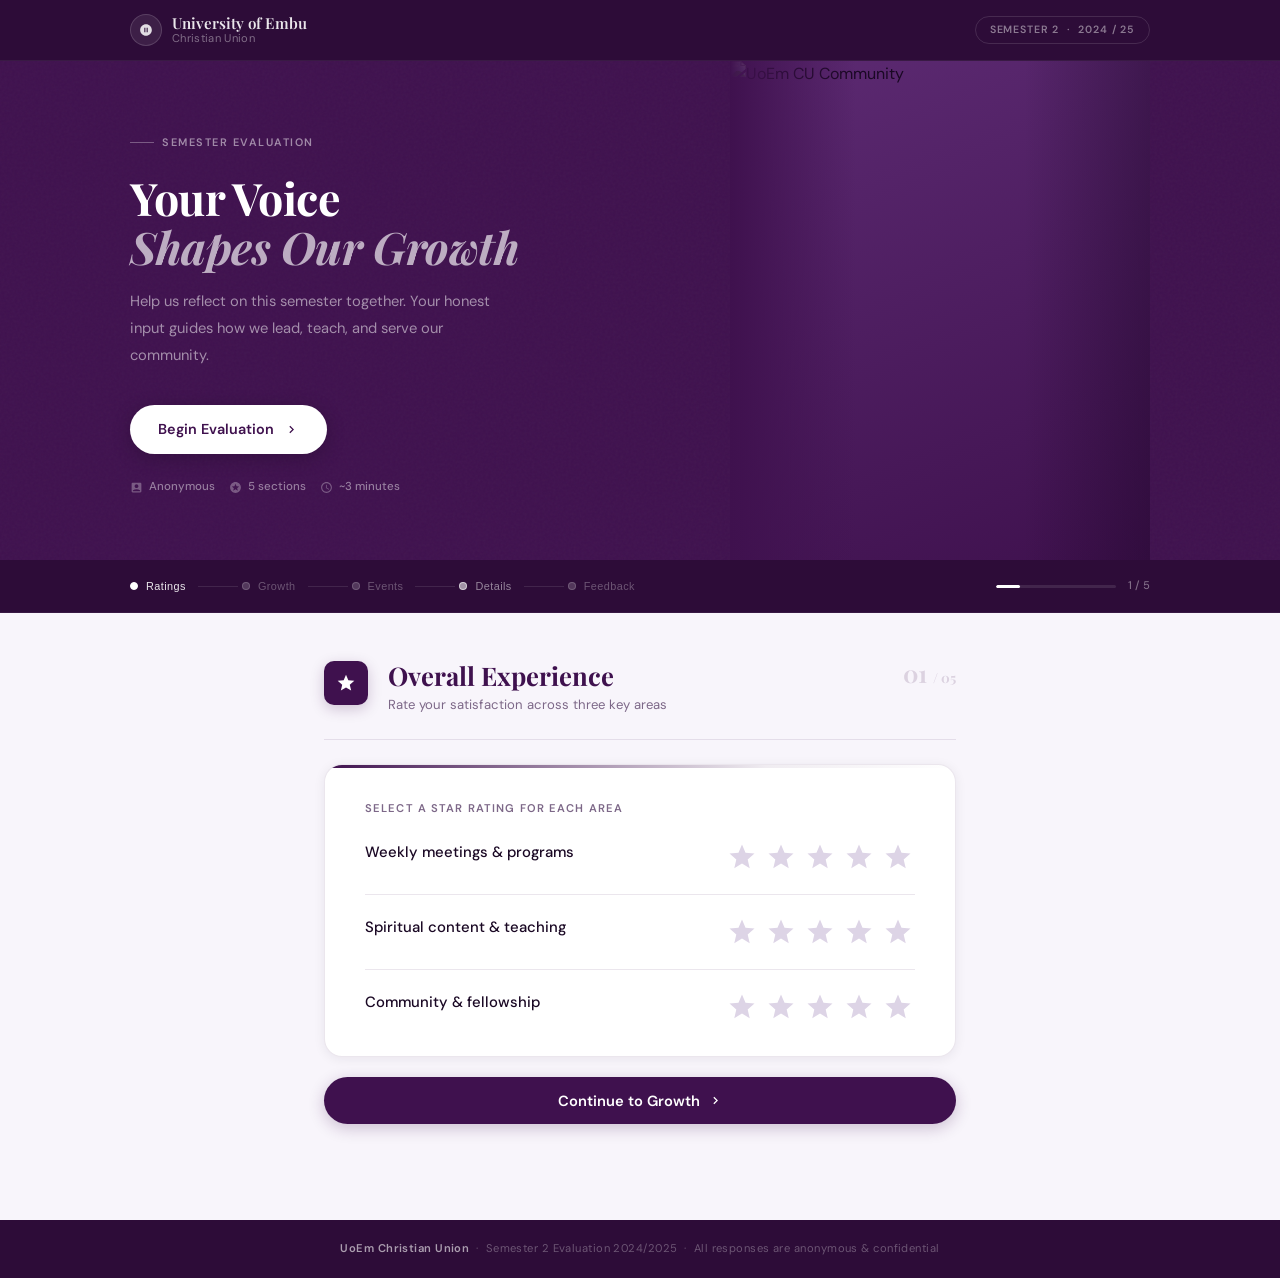
==== commit 4998fc84: "SOme chanes" ====
--- a/index.html
+++ b/index.html
@@ -6,7 +6,7 @@
 <title>Semester Evaluation — UoEm Christian Union</title>
 <link rel="preconnect" href="https://fonts.googleapis.com">
 <link rel="preconnect" href="https://fonts.gstatic.com" crossorigin>
-<link href="https://fonts.googleapis.com/css2?family=Cormorant+Garamond:ital,wght@0,400;0,600;0,700;1,400;1,600&family=Outfit:wght@300;400;500;600;700&display=swap" rel="stylesheet">
+<link href="https://fonts.googleapis.com/css2?family=Playfair+Display:ital,wght@0,400;0,600;0,700;1,400;1,600&family=DM+Sans:wght@300;400;500;600&display=swap" rel="stylesheet">
 <link rel="stylesheet" href="styles.css">
 </head>
 <body>
@@ -14,92 +14,107 @@
 <!-- ══ NAVBAR ══ -->
 <nav class="navbar">
   <div class="nav-inner">
-    <div class="nav-crest">
-      <svg viewBox="0 0 24 24"><path d="M12 3L1 9l4 2.18v6L12 21l7-3.82v-6L23 9 12 3zm0 2.3L19.47 9 12 12.7 4.53 9 12 5.3zM7 14.12v3.4L12 20l5-2.48v-3.4L12 16.7 7 14.12z"/></svg>
-    </div>
-    <div class="nav-name">University of Embu <span>Christian Union</span></div>
+    <a class="nav-logo" href="#">
+      <div class="nav-crest">
+        <svg viewBox="0 0 24 24"><path d="M12 2C6.48 2 2 6.48 2 12s4.48 10 10 10 10-4.48 10-10S17.52 2 12 2zm-1 14H9V8h2v8zm4 0h-2V8h2v8z"/></svg>
+      </div>
+      <div class="nav-name">University of Embu <span>Christian Union</span></div>
+    </a>
     <div class="nav-spacer"></div>
-    <div class="nav-badge" id="stepPill">Step 1 of 5</div>
+    <div class="nav-tag">Semester 2 &nbsp;·&nbsp; 2024 / 25</div>
   </div>
 </nav>
 
-<!-- ══ HERO ══ -->
+<!-- ══ HERO — split layout ══ -->
 <section class="hero">
-  <div class="hero-bg-grid"></div>
-  <div class="hero-bg-bloom"></div>
-
-  <div class="hero-content">
-    <div class="hero-emblem" aria-hidden="true">
-      <div class="emblem-v"></div>
-      <div class="emblem-h"></div>
-    </div>
-    <div class="hero-eyebrow">
-      <span class="ey-dot"></span> Semester 2 &nbsp;·&nbsp; 2024 / 2025 <span class="ey-dot"></span>
-    </div>
-    <h1>How Are We<br><em>Growing Together?</em></h1>
-    <p class="hero-sub">Your honest reflection shapes the future of our community.<br>Every voice matters — this takes about 3 minutes.</p>
-
-    <div class="hero-pills">
-      <span class="hero-pill">📋 5 sections</span>
-      <span class="hero-pill">⏱ ~3 minutes</span>
-      <span class="hero-pill">🔒 Anonymous</span>
-    </div>
-
-    <div class="hero-prog">
-      <div class="prog-header">
-        <span class="prog-title">Your progress</span>
-        <span class="prog-count" id="progLabel">0 of 5 sections complete</span>
-      </div>
+  <div class="hero-noise"></div>
+  <div class="hero-inner">
+    <!-- Left: copy -->
+    <div class="hero-copy">
+      <div class="hero-eyebrow">
+        <div class="ey-line"></div>
+        Semester Evaluation
+      </div>
+      <h1>Your Voice<br><em>Shapes Our Growth</em></h1>
+      <p class="hero-sub">Help us reflect on this semester together. Your honest input guides how we lead, teach, and serve our community.</p>
+
+      <a class="hero-cta" href="#mainContent" onclick="document.getElementById('mainContent').scrollIntoView({behavior:'smooth'}); return false;">
+        Begin Evaluation
+        <svg viewBox="0 0 24 24"><path d="M8.59 16.59L13.17 12 8.59 7.41 10 6l6 6-6 6-1.41-1.41z"/></svg>
+      </a>
+
+      <div class="hero-pills">
+        <span class="hero-pill">
+          <svg viewBox="0 0 24 24"><path d="M19 3H5c-1.1 0-2 .9-2 2v14c0 1.1.9 2 2 2h14c1.1 0 2-.9 2-2V5c0-1.1-.9-2-2-2zm-7 3c1.93 0 3.5 1.57 3.5 3.5S13.93 13 12 13s-3.5-1.57-3.5-3.5S10.07 6 12 6zm7 13H5v-.23c0-.62.28-1.2.76-1.58C7.47 15.82 9.64 15 12 15s4.53.82 6.24 2.19c.48.38.76.97.76 1.58V19z"/></svg>
+          Anonymous
+        </span>
+        <span class="hero-pill">
+          <svg viewBox="0 0 24 24"><path d="M11.99 2C6.47 2 2 6.48 2 12s4.47 10 9.99 10C17.52 22 22 17.52 22 12S17.52 2 11.99 2zm4.24 16L12 15.45 7.77 18l1.12-4.81-3.73-3.23 4.92-.42L12 5l1.92 4.53 4.92.42-3.73 3.23L16.23 18z"/></svg>
+          5 sections
+        </span>
+        <span class="hero-pill">
+          <svg viewBox="0 0 24 24"><path d="M11.99 2C6.47 2 2 6.48 2 12s4.47 10 9.99 10C17.52 22 22 17.52 22 12S17.52 2 11.99 2zM12 20c-4.42 0-8-3.58-8-8s3.58-8 8-8 8 3.58 8 8-3.58 8-8 8zm.5-13H11v6l5.25 3.15.75-1.23-4.5-2.67V7z"/></svg>
+          ~3 minutes
+        </span>
+      </div>
+    </div>
+
+    <!-- Right: image -->
+    <div class="hero-image-panel">
+      <img src="https://moxien21.pythonanywhere.com/static/images/crowd.JPG" alt="UoEm CU Community" onerror="this.style.background='linear-gradient(160deg,#5c2a72,#3f114e)'; this.style.display='block'; this.removeAttribute('src')">
+      <div class="hero-img-overlay"></div>
+    </div>
+  </div>
+</section>
+
+<!-- ══ PROGRESS BAR — sticky ══ -->
+<div class="progress-bar-wrap">
+  <div class="progress-bar-inner">
+    <!-- step dots -->
+    <div class="progress-steps">
+      <button class="ps-item active" data-goto="0">
+        <div class="ps-dot"></div>
+        <span class="ps-label">Ratings</span>
+      </button>
+      <div class="ps-line"></div>
+      <button class="ps-item" data-goto="1">
+        <div class="ps-dot"></div>
+        <span class="ps-label">Growth</span>
+      </button>
+      <div class="ps-line"></div>
+      <button class="ps-item" data-goto="2">
+        <div class="ps-dot"></div>
+        <span class="ps-label">Events</span>
+      </button>
+      <div class="ps-line"></div>
+      <button class="ps-item" data-goto="3">
+        <div class="ps-dot"></div>
+        <span class="ps-label">Details</span>
+      </button>
+      <div class="ps-line"></div>
+      <button class="ps-item" data-goto="4">
+        <div class="ps-dot"></div>
+        <span class="ps-label">Feedback</span>
+      </button>
+    </div>
+
+    <!-- fill track -->
+    <div class="prog-track-wrap">
       <div class="prog-track"><div class="prog-fill" id="progFill"></div></div>
-    </div>
-  </div>
-
-  <!-- Step tabs -->
-  <nav class="step-strip" aria-label="Evaluation steps">
-    <button class="step-item active" data-goto="0" aria-label="Step 1: Ratings">
-      <div class="step-icon">
-        <svg viewBox="0 0 24 24"><path d="M12 2l3.09 6.26L22 9.27l-5 4.87 1.18 6.88L12 17.77l-6.18 3.25L7 14.14 2 9.27l6.91-1.01L12 2z"/></svg>
-      </div>
-      <span class="step-lbl">Ratings</span>
-    </button>
-    <div class="step-line"></div>
-    <button class="step-item" data-goto="1" aria-label="Step 2: Growth">
-      <div class="step-icon">
-        <svg viewBox="0 0 24 24"><path d="M17 8C8 10 5.9 16.17 3.82 19.57L5.71 21a18.45 18.45 0 001.56-2.2A9.74 9.74 0 0012 20c6 0 10-5 10-10-.01-.36-.06-.72-.13-1.07a8.93 8.93 0 01-4.87-.93z"/></svg>
-      </div>
-      <span class="step-lbl">Growth</span>
-    </button>
-    <div class="step-line"></div>
-    <button class="step-item" data-goto="2" aria-label="Step 3: Events">
-      <div class="step-icon">
-        <svg viewBox="0 0 24 24"><path d="M17 12h-5v5h5v-5zM16 1v2H8V1H6v2H5c-1.11 0-1.99.9-1.99 2L3 19c0 1.1.89 2 2 2h14c1.1 0 2-.9 2-2V5c0-1.1-.9-2-2-2h-1V1h-2zm3 18H5V8h14v11z"/></svg>
-      </div>
-      <span class="step-lbl">Events</span>
-    </button>
-    <div class="step-line"></div>
-    <button class="step-item" data-goto="3" aria-label="Step 4: Details">
-      <div class="step-icon">
-        <svg viewBox="0 0 24 24"><path d="M3 18h6v-2H3v2zM3 6v2h18V6H3zm0 7h12v-2H3v2z"/></svg>
-      </div>
-      <span class="step-lbl">Details</span>
-    </button>
-    <div class="step-line"></div>
-    <button class="step-item" data-goto="4" aria-label="Step 5: Feedback">
-      <div class="step-icon">
-        <svg viewBox="0 0 24 24"><path d="M20 2H4c-1.1 0-2 .9-2 2v18l4-4h14c1.1 0 2-.9 2-2V4c0-1.1-.9-2-2-2z"/></svg>
-      </div>
-      <span class="step-lbl">Feedback</span>
-    </button>
-  </nav>
-</section>
+      <span class="prog-label" id="progLabel">0 / 5</span>
+    </div>
+  </div>
+</div>
 
 <!-- ══ MAIN ══ -->
 <main class="main-wrap" id="mainContent">
 
-  <!-- ▸ PANEL 0 — Overall Ratings -->
+  <!-- ▸ PANEL 0 — Ratings -->
   <div class="panel active" id="panel0">
     <header class="panel-head">
-      <div class="panel-icon-wrap"><svg viewBox="0 0 24 24"><path d="M12 2l3.09 6.26L22 9.27l-5 4.87 1.18 6.88L12 17.77l-6.18 3.25L7 14.14 2 9.27l6.91-1.01L12 2z"/></svg></div>
+      <div class="panel-icon-wrap">
+        <svg viewBox="0 0 24 24"><path d="M12 17.27L18.18 21l-1.64-7.03L22 9.24l-7.19-.61L12 2 9.19 8.63 2 9.24l5.46 4.73L5.82 21z"/></svg>
+      </div>
       <div class="panel-head-text">
         <div class="panel-title">Overall Experience</div>
         <div class="panel-sub">Rate your satisfaction across three key areas</div>
@@ -108,9 +123,9 @@
     </header>
 
     <div class="card">
-      <div class="card-stripe"></div>
-      <div class="card-body">
-        <p class="card-hint">Tap the stars to rate each area</p>
+      <div class="card-rule"></div>
+      <div class="card-body">
+        <span class="card-hint">Select a star rating for each area</span>
 
         <div class="star-row" id="srow-meetings">
           <div class="star-meta">
@@ -132,11 +147,11 @@
             <span class="star-badge" id="sh-teaching"></span>
           </div>
           <div class="stars" data-star-group="teaching">
-            <button class="star" data-val="1" aria-label="1 star — Poor"><svg viewBox="0 0 24 24"><path d="M12 17.27L18.18 21l-1.64-7.03L22 9.24l-7.19-.61L12 2 9.19 8.63 2 9.24l5.46 4.73L5.82 21z"/></svg></button>
-            <button class="star" data-val="2" aria-label="2 stars — Fair"><svg viewBox="0 0 24 24"><path d="M12 17.27L18.18 21l-1.64-7.03L22 9.24l-7.19-.61L12 2 9.19 8.63 2 9.24l5.46 4.73L5.82 21z"/></svg></button>
-            <button class="star" data-val="3" aria-label="3 stars — Good"><svg viewBox="0 0 24 24"><path d="M12 17.27L18.18 21l-1.64-7.03L22 9.24l-7.19-.61L12 2 9.19 8.63 2 9.24l5.46 4.73L5.82 21z"/></svg></button>
-            <button class="star" data-val="4" aria-label="4 stars — Great"><svg viewBox="0 0 24 24"><path d="M12 17.27L18.18 21l-1.64-7.03L22 9.24l-7.19-.61L12 2 9.19 8.63 2 9.24l5.46 4.73L5.82 21z"/></svg></button>
-            <button class="star" data-val="5" aria-label="5 stars — Excellent"><svg viewBox="0 0 24 24"><path d="M12 17.27L18.18 21l-1.64-7.03L22 9.24l-7.19-.61L12 2 9.19 8.63 2 9.24l5.46 4.73L5.82 21z"/></svg></button>
+            <button class="star" data-val="1" aria-label="1 star"><svg viewBox="0 0 24 24"><path d="M12 17.27L18.18 21l-1.64-7.03L22 9.24l-7.19-.61L12 2 9.19 8.63 2 9.24l5.46 4.73L5.82 21z"/></svg></button>
+            <button class="star" data-val="2" aria-label="2 stars"><svg viewBox="0 0 24 24"><path d="M12 17.27L18.18 21l-1.64-7.03L22 9.24l-7.19-.61L12 2 9.19 8.63 2 9.24l5.46 4.73L5.82 21z"/></svg></button>
+            <button class="star" data-val="3" aria-label="3 stars"><svg viewBox="0 0 24 24"><path d="M12 17.27L18.18 21l-1.64-7.03L22 9.24l-7.19-.61L12 2 9.19 8.63 2 9.24l5.46 4.73L5.82 21z"/></svg></button>
+            <button class="star" data-val="4" aria-label="4 stars"><svg viewBox="0 0 24 24"><path d="M12 17.27L18.18 21l-1.64-7.03L22 9.24l-7.19-.61L12 2 9.19 8.63 2 9.24l5.46 4.73L5.82 21z"/></svg></button>
+            <button class="star" data-val="5" aria-label="5 stars"><svg viewBox="0 0 24 24"><path d="M12 17.27L18.18 21l-1.64-7.03L22 9.24l-7.19-.61L12 2 9.19 8.63 2 9.24l5.46 4.73L5.82 21z"/></svg></button>
           </div>
         </div>
 
@@ -146,11 +161,11 @@
             <span class="star-badge" id="sh-fellowship"></span>
           </div>
           <div class="stars" data-star-group="fellowship">
-            <button class="star" data-val="1" aria-label="1 star — Poor"><svg viewBox="0 0 24 24"><path d="M12 17.27L18.18 21l-1.64-7.03L22 9.24l-7.19-.61L12 2 9.19 8.63 2 9.24l5.46 4.73L5.82 21z"/></svg></button>
-            <button class="star" data-val="2" aria-label="2 stars — Fair"><svg viewBox="0 0 24 24"><path d="M12 17.27L18.18 21l-1.64-7.03L22 9.24l-7.19-.61L12 2 9.19 8.63 2 9.24l5.46 4.73L5.82 21z"/></svg></button>
-            <button class="star" data-val="3" aria-label="3 stars — Good"><svg viewBox="0 0 24 24"><path d="M12 17.27L18.18 21l-1.64-7.03L22 9.24l-7.19-.61L12 2 9.19 8.63 2 9.24l5.46 4.73L5.82 21z"/></svg></button>
-            <button class="star" data-val="4" aria-label="4 stars — Great"><svg viewBox="0 0 24 24"><path d="M12 17.27L18.18 21l-1.64-7.03L22 9.24l-7.19-.61L12 2 9.19 8.63 2 9.24l5.46 4.73L5.82 21z"/></svg></button>
-            <button class="star" data-val="5" aria-label="5 stars — Excellent"><svg viewBox="0 0 24 24"><path d="M12 17.27L18.18 21l-1.64-7.03L22 9.24l-7.19-.61L12 2 9.19 8.63 2 9.24l5.46 4.73L5.82 21z"/></svg></button>
+            <button class="star" data-val="1" aria-label="1 star"><svg viewBox="0 0 24 24"><path d="M12 17.27L18.18 21l-1.64-7.03L22 9.24l-7.19-.61L12 2 9.19 8.63 2 9.24l5.46 4.73L5.82 21z"/></svg></button>
+            <button class="star" data-val="2" aria-label="2 stars"><svg viewBox="0 0 24 24"><path d="M12 17.27L18.18 21l-1.64-7.03L22 9.24l-7.19-.61L12 2 9.19 8.63 2 9.24l5.46 4.73L5.82 21z"/></svg></button>
+            <button class="star" data-val="3" aria-label="3 stars"><svg viewBox="0 0 24 24"><path d="M12 17.27L18.18 21l-1.64-7.03L22 9.24l-7.19-.61L12 2 9.19 8.63 2 9.24l5.46 4.73L5.82 21z"/></svg></button>
+            <button class="star" data-val="4" aria-label="4 stars"><svg viewBox="0 0 24 24"><path d="M12 17.27L18.18 21l-1.64-7.03L22 9.24l-7.19-.61L12 2 9.19 8.63 2 9.24l5.46 4.73L5.82 21z"/></svg></button>
+            <button class="star" data-val="5" aria-label="5 stars"><svg viewBox="0 0 24 24"><path d="M12 17.27L18.18 21l-1.64-7.03L22 9.24l-7.19-.61L12 2 9.19 8.63 2 9.24l5.46 4.73L5.82 21z"/></svg></button>
           </div>
         </div>
       </div>
@@ -165,7 +180,9 @@
   <!-- ▸ PANEL 1 — Spiritual Growth -->
   <div class="panel" id="panel1">
     <header class="panel-head">
-      <div class="panel-icon-wrap"><svg viewBox="0 0 24 24"><path d="M17 8C8 10 5.9 16.17 3.82 19.57L5.71 21a18.45 18.45 0 001.56-2.2A9.74 9.74 0 0012 20c6 0 10-5 10-10-.01-.36-.06-.72-.13-1.07a8.93 8.93 0 01-4.87-.93z"/></svg></div>
+      <div class="panel-icon-wrap">
+        <svg viewBox="0 0 24 24"><path d="M12 3c-4.97 0-9 4.03-9 9s4.03 9 9 9 9-4.03 9-9c0-.46-.04-.92-.1-1.36-.98 1.37-2.58 2.26-4.4 2.26-2.98 0-5.4-2.42-5.4-5.4 0-1.81.89-3.42 2.26-4.4-.44-.06-.9-.1-1.36-.1z"/></svg>
+      </div>
       <div class="panel-head-text">
         <div class="panel-title">Spiritual Growth</div>
         <div class="panel-sub">Two quick questions about your personal journey</div>
@@ -174,25 +191,52 @@
     </header>
 
     <div class="card">
-      <div class="card-stripe"></div>
+      <div class="card-rule"></div>
       <div class="card-body">
         <div class="q-block">
           <p class="q-label">How would you describe your spiritual growth this semester?</p>
           <div class="mood-grid" data-mood-group="growth">
-            <button class="mood-btn" data-value="declining"><span class="m-emoji">😔</span><span class="m-name">Declining</span></button>
-            <button class="mood-btn" data-value="stagnant"><span class="m-emoji">😐</span><span class="m-name">Stagnant</span></button>
-            <button class="mood-btn" data-value="steady"><span class="m-emoji">🙂</span><span class="m-name">Steady</span></button>
-            <button class="mood-btn" data-value="growing"><span class="m-emoji">😊</span><span class="m-name">Growing</span></button>
-            <button class="mood-btn" data-value="thriving"><span class="m-emoji">🙌</span><span class="m-name">Thriving</span></button>
+            <button class="mood-btn" data-value="declining">
+              <div class="m-icon"><svg viewBox="0 0 24 24"><path d="M20 12l-1.41-1.41L13 16.17V4h-2v12.17l-5.58-5.59L4 12l8 8 8-8z"/></svg></div>
+              <span class="m-name">Declining</span>
+            </button>
+            <button class="mood-btn" data-value="stagnant">
+              <div class="m-icon"><svg viewBox="0 0 24 24"><path d="M22 12l-4-4v3H3v2h15v3z"/></svg></div>
+              <span class="m-name">Stagnant</span>
+            </button>
+            <button class="mood-btn" data-value="steady">
+              <div class="m-icon"><svg viewBox="0 0 24 24"><path d="M3.5 18.5l6-6 4 4L22 6.92 20.59 5.5l-7.09 8.07-4-4L2 17z"/></svg></div>
+              <span class="m-name">Steady</span>
+            </button>
+            <button class="mood-btn" data-value="growing">
+              <div class="m-icon"><svg viewBox="0 0 24 24"><path d="M16 6l2.29 2.29-4.88 4.88-4-4L2 16.59 3.41 18l6-6 4 4 6.3-6.29L22 12V6z"/></svg></div>
+              <span class="m-name">Growing</span>
+            </button>
+            <button class="mood-btn" data-value="thriving">
+              <div class="m-icon"><svg viewBox="0 0 24 24"><path d="M12 2l2.4 7.4H22l-6.2 4.5 2.4 7.4L12 17 5.8 21.3l2.4-7.4L2 9.4h7.6z"/></svg></div>
+              <span class="m-name">Thriving</span>
+            </button>
           </div>
         </div>
         <div class="q-block q-last">
           <p class="q-label">Do you feel included and welcomed in our community?</p>
           <div class="mood-grid" data-mood-group="inclusion">
-            <button class="mood-btn" data-value="not-at-all"><span class="m-emoji">😞</span><span class="m-name">Not at all</span></button>
-            <button class="mood-btn" data-value="sometimes"><span class="m-emoji">🤔</span><span class="m-name">Sometimes</span></button>
-            <button class="mood-btn" data-value="mostly"><span class="m-emoji">😊</span><span class="m-name">Mostly</span></button>
-            <button class="mood-btn" data-value="always"><span class="m-emoji">💛</span><span class="m-name">Always</span></button>
+            <button class="mood-btn" data-value="not-at-all">
+              <div class="m-icon"><svg viewBox="0 0 24 24"><path d="M12 2C6.47 2 2 6.47 2 12s4.47 10 10 10 10-4.47 10-10S17.53 2 12 2zm5 13.59L15.59 17 12 13.41 8.41 17 7 15.59 10.59 12 7 8.41 8.41 7 12 10.59 15.59 7 17 8.41 13.41 12 17 15.59z"/></svg></div>
+              <span class="m-name">Not at all</span>
+            </button>
+            <button class="mood-btn" data-value="sometimes">
+              <div class="m-icon"><svg viewBox="0 0 24 24"><path d="M12 2C6.48 2 2 6.48 2 12s4.48 10 10 10 10-4.48 10-10S17.52 2 12 2zm1 15h-2v-6h2v6zm0-8h-2V7h2v2z"/></svg></div>
+              <span class="m-name">Sometimes</span>
+            </button>
+            <button class="mood-btn" data-value="mostly">
+              <div class="m-icon"><svg viewBox="0 0 24 24"><path d="M16.5 13c-1.2 0-3.07.34-4.5 1-1.43-.67-3.3-1-4.5-1C5.33 13 1 14.08 1 16.25V18h22v-1.75c0-2.17-4.33-3.25-6.5-3.25zm-4 3.5h-10v-.75c0-.29.38-.67 1.14-1.03C4.5 14.36 5.81 14 7.5 14c1.69 0 3 .36 3.86.72.76.36 1.14.74 1.14 1.03v.75zm9 0H14v-.75c0-.29.38-.67 1.14-1.03.86-.36 2.17-.72 3.86-.72 1.69 0 3 .36 3.86.72.76.36 1.14.74 1.14 1.03v.75zM7.5 12c1.93 0 3.5-1.57 3.5-3.5S9.43 5 7.5 5 4 6.57 4 8.5 5.57 12 7.5 12zm0-5.5c1.1 0 2 .9 2 2s-.9 2-2 2-2-.9-2-2 .9-2 2-2zm9 5.5c1.93 0 3.5-1.57 3.5-3.5S18.43 5 16.5 5 13 6.57 13 8.5s1.57 3.5 3.5 3.5zm0-5.5c1.1 0 2 .9 2 2s-.9 2-2 2-2-.9-2-2 .9-2 2-2z"/></svg></div>
+              <span class="m-name">Mostly</span>
+            </button>
+            <button class="mood-btn" data-value="always">
+              <div class="m-icon"><svg viewBox="0 0 24 24"><path d="M12 21.35l-1.45-1.32C5.4 15.36 2 12.28 2 8.5 2 5.42 4.42 3 7.5 3c1.74 0 3.41.81 4.5 2.09C13.09 3.81 14.76 3 16.5 3 19.58 3 22 5.42 22 8.5c0 3.78-3.4 6.86-8.55 11.54L12 21.35z"/></svg></div>
+              <span class="m-name">Always</span>
+            </button>
           </div>
         </div>
       </div>
@@ -208,7 +252,9 @@
   <!-- ▸ PANEL 2 — Events -->
   <div class="panel" id="panel2">
     <header class="panel-head">
-      <div class="panel-icon-wrap"><svg viewBox="0 0 24 24"><path d="M17 12h-5v5h5v-5zM16 1v2H8V1H6v2H5c-1.11 0-1.99.9-1.99 2L3 19c0 1.1.89 2 2 2h14c1.1 0 2-.9 2-2V5c0-1.1-.9-2-2-2h-1V1h-2zm3 18H5V8h14v11z"/></svg></div>
+      <div class="panel-icon-wrap">
+        <svg viewBox="0 0 24 24"><path d="M17 12h-5v5h5v-5zM16 1v2H8V1H6v2H5c-1.11 0-1.99.9-1.99 2L3 19c0 1.1.89 2 2 2h14c1.1 0 2-.9 2-2V5c0-1.1-.9-2-2-2h-1V1h-2zm3 18H5V8h14v11z"/></svg>
+      </div>
       <div class="panel-head-text">
         <div class="panel-title">Events &amp; Programs</div>
         <div class="panel-sub">Tell us what impacted you most this semester</div>
@@ -217,25 +263,45 @@
     </header>
 
     <div class="card">
-      <div class="card-stripe"></div>
+      <div class="card-rule"></div>
       <div class="card-body">
         <div class="q-block">
           <p class="q-label">Which program impacted you most this semester?</p>
           <div class="mc-list" data-mc-group="program">
-            <button class="mc-opt" data-value="buffer-night"><span class="mc-dot"></span><span class="mc-icon">☀️</span>Buffer Night — Awaken to Purpose</button>
-            <button class="mc-opt" data-value="best-p"><span class="mc-dot"></span><span class="mc-icon">🎓</span>BEST-P: Apologetics Sessions</button>
-            <button class="mc-opt" data-value="sunday"><span class="mc-dot"></span><span class="mc-icon">🙏</span>Sunday Worship Service</button>
-            <button class="mc-opt" data-value="bible-study"><span class="mc-dot"></span><span class="mc-icon">📖</span>Bible Study Groups</button>
-            <button class="mc-opt" data-value="outreach"><span class="mc-dot"></span><span class="mc-icon">🤝</span>Community Outreach</button>
+            <button class="mc-opt" data-value="buffer-night">
+              <div class="mc-radio"></div>
+              <div class="mc-icon-wrap"><svg viewBox="0 0 24 24"><path d="M12 2C6.48 2 2 6.48 2 12s4.48 10 10 10 10-4.48 10-10S17.52 2 12 2zm-2 14.5v-9l6 4.5-6 4.5z"/></svg></div>
+              Buffer Night — Awaken to Purpose
+            </button>
+            <button class="mc-opt" data-value="best-p">
+              <div class="mc-radio"></div>
+              <div class="mc-icon-wrap"><svg viewBox="0 0 24 24"><path d="M5 13.18v4L12 21l7-3.82v-4L12 17l-7-3.82zM12 3L1 9l11 6 9-4.91V17h2V9L12 3z"/></svg></div>
+              BEST-P: Apologetics Sessions
+            </button>
+            <button class="mc-opt" data-value="sunday">
+              <div class="mc-radio"></div>
+              <div class="mc-icon-wrap"><svg viewBox="0 0 24 24"><path d="M12 3c-4.97 0-9 4.03-9 9s4.03 9 9 9 9-4.03 9-9c0-.46-.04-.92-.1-1.36-.98 1.37-2.58 2.26-4.4 2.26-2.98 0-5.4-2.42-5.4-5.4 0-1.81.89-3.42 2.26-4.4-.44-.06-.9-.1-1.36-.1z"/></svg></div>
+              Sunday Worship Service
+            </button>
+            <button class="mc-opt" data-value="bible-study">
+              <div class="mc-radio"></div>
+              <div class="mc-icon-wrap"><svg viewBox="0 0 24 24"><path d="M21 5c-1.11-.35-2.33-.5-3.5-.5-1.95 0-4.05.4-5.5 1.5-1.45-1.1-3.55-1.5-5.5-1.5S2.45 4.9 1 6v14.65c0 .25.25.5.5.5.1 0 .15-.05.25-.05C3.1 20.45 5.05 20 6.5 20c1.95 0 4.05.4 5.5 1.5 1.35-.85 3.8-1.5 5.5-1.5 1.65 0 3.35.3 4.75 1.05.1.05.15.05.25.05.25 0 .5-.25.5-.5V6c-.6-.45-1.25-.75-2-1zm0 13.5c-1.1-.35-2.3-.5-3.5-.5-1.7 0-4.15.65-5.5 1.5V8c1.35-.85 3.8-1.5 5.5-1.5 1.2 0 2.4.15 3.5.5v11.5z"/></svg></div>
+              Bible Study Groups
+            </button>
+            <button class="mc-opt" data-value="outreach">
+              <div class="mc-radio"></div>
+              <div class="mc-icon-wrap"><svg viewBox="0 0 24 24"><path d="M16.5 13c-1.2 0-3.07.34-4.5 1-1.43-.67-3.3-1-4.5-1C5.33 13 1 14.08 1 16.25V18h22v-1.75c0-2.17-4.33-3.25-6.5-3.25zm-4 3.5h-10v-.75c0-.29.38-.67 1.14-1.03C4.5 14.36 5.81 14 7.5 14c1.69 0 3 .36 3.86.72.76.36 1.14.74 1.14 1.03v.75zm9 0H14v-.75c0-.29.38-.67 1.14-1.03.86-.36 2.17-.72 3.86-.72 1.69 0 3 .36 3.86.72.76.36 1.14.74 1.14 1.03v.75zM7.5 12c1.93 0 3.5-1.57 3.5-3.5S9.43 5 7.5 5 4 6.57 4 8.5 5.57 12 7.5 12zm0-5.5c1.1 0 2 .9 2 2s-.9 2-2 2-2-.9-2-2 .9-2 2-2zm9 5.5c1.93 0 3.5-1.57 3.5-3.5S18.43 5 16.5 5 13 6.57 13 8.5s1.57 3.5 3.5 3.5zm0-5.5c1.1 0 2 .9 2 2s-.9 2-2 2-2-.9-2-2 .9-2 2-2z"/></svg></div>
+              Community Outreach
+            </button>
           </div>
         </div>
         <div class="q-block q-last">
           <p class="q-label">How often did you attend CU activities?</p>
           <div class="mc-list" data-mc-group="attendance">
-            <button class="mc-opt" data-value="rarely"><span class="mc-dot"></span>Rarely — 1 or 2 times this semester</button>
-            <button class="mc-opt" data-value="sometimes"><span class="mc-dot"></span>Sometimes — about once a month</button>
-            <button class="mc-opt" data-value="regularly"><span class="mc-dot"></span>Regularly — every two weeks or so</button>
-            <button class="mc-opt" data-value="very-active"><span class="mc-dot"></span>Almost every week — very active</button>
+            <button class="mc-opt" data-value="rarely"><div class="mc-radio"></div><div class="mc-icon-wrap"><svg viewBox="0 0 24 24"><path d="M17 12h-5v5h5v-5zM16 1v2H8V1H6v2H5c-1.11 0-1.99.9-1.99 2L3 19c0 1.1.89 2 2 2h14c1.1 0 2-.9 2-2V5c0-1.1-.9-2-2-2h-1V1h-2zm3 18H5V8h14v11z"/></svg></div>Rarely — 1 or 2 times this semester</button>
+            <button class="mc-opt" data-value="sometimes"><div class="mc-radio"></div><div class="mc-icon-wrap"><svg viewBox="0 0 24 24"><path d="M17 12h-5v5h5v-5zM16 1v2H8V1H6v2H5c-1.11 0-1.99.9-1.99 2L3 19c0 1.1.89 2 2 2h14c1.1 0 2-.9 2-2V5c0-1.1-.9-2-2-2h-1V1h-2zm3 18H5V8h14v11z"/></svg></div>Sometimes — about once a month</button>
+            <button class="mc-opt" data-value="regularly"><div class="mc-radio"></div><div class="mc-icon-wrap"><svg viewBox="0 0 24 24"><path d="M17 12h-5v5h5v-5zM16 1v2H8V1H6v2H5c-1.11 0-1.99.9-1.99 2L3 19c0 1.1.89 2 2 2h14c1.1 0 2-.9 2-2V5c0-1.1-.9-2-2-2h-1V1h-2zm3 18H5V8h14v11z"/></svg></div>Regularly — every two weeks or so</button>
+            <button class="mc-opt" data-value="very-active"><div class="mc-radio"></div><div class="mc-icon-wrap"><svg viewBox="0 0 24 24"><path d="M17 12h-5v5h5v-5zM16 1v2H8V1H6v2H5c-1.11 0-1.99.9-1.99 2L3 19c0 1.1.89 2 2 2h14c1.1 0 2-.9 2-2V5c0-1.1-.9-2-2-2h-1V1h-2zm3 18H5V8h14v11z"/></svg></div>Almost every week — very active</button>
           </div>
         </div>
       </div>
@@ -251,7 +317,9 @@
   <!-- ▸ PANEL 3 — Sliders -->
   <div class="panel" id="panel3">
     <header class="panel-head">
-      <div class="panel-icon-wrap"><svg viewBox="0 0 24 24"><path d="M3 18h6v-2H3v2zM3 6v2h18V6H3zm0 7h12v-2H3v2z"/></svg></div>
+      <div class="panel-icon-wrap">
+        <svg viewBox="0 0 24 24"><path d="M3 18h6v-2H3v2zM3 6v2h18V6H3zm0 7h12v-2H3v2z"/></svg>
+      </div>
       <div class="panel-head-text">
         <div class="panel-title">Detailed Ratings</div>
         <div class="panel-sub">Slide to score three key areas out of 10</div>
@@ -260,7 +328,7 @@
     </header>
 
     <div class="card">
-      <div class="card-stripe"></div>
+      <div class="card-rule"></div>
       <div class="card-body">
         <div class="slider-block">
           <div class="slider-top">
@@ -299,7 +367,9 @@
   <!-- ▸ PANEL 4 — Feedback -->
   <div class="panel" id="panel4">
     <header class="panel-head">
-      <div class="panel-icon-wrap"><svg viewBox="0 0 24 24"><path d="M20 2H4c-1.1 0-2 .9-2 2v18l4-4h14c1.1 0 2-.9 2-2V4c0-1.1-.9-2-2-2z"/></svg></div>
+      <div class="panel-icon-wrap">
+        <svg viewBox="0 0 24 24"><path d="M20 2H4c-1.1 0-2 .9-2 2v18l4-4h14c1.1 0 2-.9 2-2V4c0-1.1-.9-2-2-2z"/></svg>
+      </div>
       <div class="panel-head-text">
         <div class="panel-title">Feedback &amp; About You</div>
         <div class="panel-sub">Almost done — your thoughts matter most here</div>
@@ -308,21 +378,21 @@
     </header>
 
     <div class="card">
-      <div class="card-stripe"></div>
+      <div class="card-rule"></div>
       <div class="card-body">
         <div class="q-block">
           <p class="q-label">What areas need improvement? <span class="q-opt">select all that apply</span></p>
           <div class="tag-cloud" data-tag-group="improvements">
-            <button class="tag-btn" data-value="timing">⏰ Meeting times</button>
-            <button class="tag-btn" data-value="venue">📍 Venue &amp; space</button>
-            <button class="tag-btn" data-value="teaching">📚 Teaching depth</button>
-            <button class="tag-btn" data-value="music">🎵 Worship music</button>
-            <button class="tag-btn" data-value="comms">📢 Communication</button>
-            <button class="tag-btn" data-value="inclusion">🤝 Inclusion</button>
-            <button class="tag-btn" data-value="prayer">🙏 Prayer support</button>
-            <button class="tag-btn" data-value="discipleship">💛 Discipleship</button>
-            <button class="tag-btn" data-value="events">🗓️ Event variety</button>
-            <button class="tag-btn" data-value="outreach">🌍 Outreach</button>
+            <button class="tag-btn" data-value="timing"><svg viewBox="0 0 24 24"><path d="M11.99 2C6.47 2 2 6.48 2 12s4.47 10 9.99 10C17.52 22 22 17.52 22 12S17.52 2 11.99 2zM12 20c-4.42 0-8-3.58-8-8s3.58-8 8-8 8 3.58 8 8-3.58 8-8 8zm.5-13H11v6l5.25 3.15.75-1.23-4.5-2.67V7z"/></svg> Meeting times</button>
+            <button class="tag-btn" data-value="venue"><svg viewBox="0 0 24 24"><path d="M12 2C8.13 2 5 5.13 5 9c0 5.25 7 13 7 13s7-7.75 7-13c0-3.87-3.13-7-7-7zm0 9.5c-1.38 0-2.5-1.12-2.5-2.5s1.12-2.5 2.5-2.5 2.5 1.12 2.5 2.5-1.12 2.5-2.5 2.5z"/></svg> Venue &amp; space</button>
+            <button class="tag-btn" data-value="teaching"><svg viewBox="0 0 24 24"><path d="M21 5c-1.11-.35-2.33-.5-3.5-.5-1.95 0-4.05.4-5.5 1.5-1.45-1.1-3.55-1.5-5.5-1.5S2.45 4.9 1 6v14.65c0 .25.25.5.5.5.1 0 .15-.05.25-.05C3.1 20.45 5.05 20 6.5 20c1.95 0 4.05.4 5.5 1.5 1.35-.85 3.8-1.5 5.5-1.5 1.65 0 3.35.3 4.75 1.05.1.05.15.05.25.05.25 0 .5-.25.5-.5V6c-.6-.45-1.25-.75-2-1z"/></svg> Teaching depth</button>
+            <button class="tag-btn" data-value="music"><svg viewBox="0 0 24 24"><path d="M12 3v10.55c-.59-.34-1.27-.55-2-.55-2.21 0-4 1.79-4 4s1.79 4 4 4 4-1.79 4-4V7h4V3h-6z"/></svg> Worship music</button>
+            <button class="tag-btn" data-value="comms"><svg viewBox="0 0 24 24"><path d="M20 2H4c-1.1 0-2 .9-2 2v18l4-4h14c1.1 0 2-.9 2-2V4c0-1.1-.9-2-2-2z"/></svg> Communication</button>
+            <button class="tag-btn" data-value="inclusion"><svg viewBox="0 0 24 24"><path d="M16.5 13c-1.2 0-3.07.34-4.5 1-1.43-.67-3.3-1-4.5-1C5.33 13 1 14.08 1 16.25V18h22v-1.75c0-2.17-4.33-3.25-6.5-3.25z"/></svg> Inclusion</button>
+            <button class="tag-btn" data-value="prayer"><svg viewBox="0 0 24 24"><path d="M12 2C6.48 2 2 6.48 2 12s4.48 10 10 10 10-4.48 10-10S17.52 2 12 2zm-2 14.5v-9l6 4.5-6 4.5z"/></svg> Prayer support</button>
+            <button class="tag-btn" data-value="discipleship"><svg viewBox="0 0 24 24"><path d="M12 12c2.21 0 4-1.79 4-4s-1.79-4-4-4-4 1.79-4 4 1.79 4 4 4zm0 2c-2.67 0-8 1.34-8 4v2h16v-2c0-2.66-5.33-4-8-4z"/></svg> Discipleship</button>
+            <button class="tag-btn" data-value="events"><svg viewBox="0 0 24 24"><path d="M17 12h-5v5h5v-5zM16 1v2H8V1H6v2H5c-1.11 0-1.99.9-1.99 2L3 19c0 1.1.89 2 2 2h14c1.1 0 2-.9 2-2V5c0-1.1-.9-2-2-2h-1V1h-2z"/></svg> Event variety</button>
+            <button class="tag-btn" data-value="outreach"><svg viewBox="0 0 24 24"><path d="M12 2C6.48 2 2 6.48 2 12s4.48 10 10 10 10-4.48 10-10S17.52 2 12 2zm-1 14H9V8h2v8zm4 0h-2V8h2v8z"/></svg> Outreach</button>
           </div>
         </div>
         <div class="q-block">
@@ -339,7 +409,7 @@
     </div>
 
     <div class="card">
-      <div class="card-stripe"></div>
+      <div class="card-rule"></div>
       <div class="card-body">
         <p class="q-label" style="margin-bottom:1.25rem">About you <span class="q-opt">all optional</span></p>
         <div class="input-pair">
@@ -365,10 +435,10 @@
         <div class="q-block q-last">
           <p class="sub-label">How long have you been in CU?</p>
           <div class="mc-list" data-mc-group="tenure">
-            <button class="mc-opt" data-value="new"><span class="mc-dot"></span>New this semester — just joined</button>
-            <button class="mc-opt" data-value="1yr"><span class="mc-dot"></span>About a year</button>
-            <button class="mc-opt" data-value="2yr+"><span class="mc-dot"></span>Two or more years</button>
-            <button class="mc-opt" data-value="founding"><span class="mc-dot"></span>Long-time member — from the beginning</button>
+            <button class="mc-opt" data-value="new"><div class="mc-radio"></div><div class="mc-icon-wrap"><svg viewBox="0 0 24 24"><path d="M12 12c2.21 0 4-1.79 4-4s-1.79-4-4-4-4 1.79-4 4 1.79 4 4 4zm0 2c-2.67 0-8 1.34-8 4v2h16v-2c0-2.66-5.33-4-8-4z"/></svg></div>New this semester — just joined</button>
+            <button class="mc-opt" data-value="1yr"><div class="mc-radio"></div><div class="mc-icon-wrap"><svg viewBox="0 0 24 24"><path d="M12 12c2.21 0 4-1.79 4-4s-1.79-4-4-4-4 1.79-4 4 1.79 4 4 4zm0 2c-2.67 0-8 1.34-8 4v2h16v-2c0-2.66-5.33-4-8-4z"/></svg></div>About a year</button>
+            <button class="mc-opt" data-value="2yr+"><div class="mc-radio"></div><div class="mc-icon-wrap"><svg viewBox="0 0 24 24"><path d="M16.5 13c-1.2 0-3.07.34-4.5 1-1.43-.67-3.3-1-4.5-1C5.33 13 1 14.08 1 16.25V18h22v-1.75c0-2.17-4.33-3.25-6.5-3.25z"/></svg></div>Two or more years</button>
+            <button class="mc-opt" data-value="founding"><div class="mc-radio"></div><div class="mc-icon-wrap"><svg viewBox="0 0 24 24"><path d="M12 17.27L18.18 21l-1.64-7.03L22 9.24l-7.19-.61L12 2 9.19 8.63 2 9.24l5.46 4.73L5.82 21z"/></svg></div>Long-time member — from the beginning</button>
           </div>
         </div>
       </div>
@@ -387,7 +457,6 @@
 <!-- ══ SUCCESS ══ -->
 <div class="success-overlay" id="successScreen" aria-hidden="true">
   <div class="success-box">
-    <div class="success-glow"></div>
     <div class="success-mark">
       <svg viewBox="0 0 24 24"><path d="M9 16.17L4.83 12l-1.42 1.41L9 19 21 7l-1.41-1.41z"/></svg>
     </div>
--- a/styles.css
+++ b/styles.css
@@ -1,683 +1,579 @@
+
 /* ══════════════════════════════════════════════════════
-   UoEm CU Semester Evaluation — styles.css
-   Fonts: Cormorant Garamond (display) + Outfit (body)
+   UoEm CU Semester Evaluation — Redesign
+   Palette: Deep plum #3f114e / White / Soft accent gold (tertiary only)
    ══════════════════════════════════════════════════════ */
 
-   @import url('https://fonts.googleapis.com/css2?family=Cormorant+Garamond:ital,wght@0,400;0,600;0,700;1,400;1,600&family=Outfit:wght@300;400;500;600;700&display=swap');
-
-   /* ── VARIABLES ── */
-   :root {
-     --ink:      #1c0a24;
-     --purple:   #3f114e;
-     --mid:      #5c2a72;
-     --light:    #8b52a1;
-     --gold:     #ffc401;
-     --gold-deep:#e6af00;
-     --cream:    #fdf8f0;
-     --fog:      #f2edf7;
-     --white:    #ffffff;
-     --muted:    #7a6880;
-     --border:   rgba(63,17,78,0.1);
-     --border2:  rgba(63,17,78,0.18);
-   
-     /* Stars specifically */
-     --star-off:     #d4c8de;   /* unrated star — soft lavender-gray, NEVER black */
-     --star-hover:   #f5a623;   /* hovered star */
-     --star-on:      #ffc401;   /* rated/active star — bright gold */
-     --star-shadow:  rgba(255,196,1,0.35);
-   
-     --shadow-sm: 0 2px 16px rgba(28,10,36,0.06);
-     --shadow-md: 0 6px 28px rgba(28,10,36,0.10);
-     --r:    0.875rem;
-     --r-lg: 1.25rem;
-   }
-   
-   /* ── RESET ── */
-   *, *::before, *::after { margin: 0; padding: 0; box-sizing: border-box; }
-   html { scroll-behavior: smooth; }
-   
-   body {
-     font-family: 'Outfit', system-ui, sans-serif;
-     background: var(--cream);
-     color: var(--ink);
-     min-height: 100vh;
-     overflow-x: hidden;
-     font-size: 1rem;
-     line-height: 1.6;
-   }
-   
-   /* ── NAVBAR ── */
-   .navbar {
-     position: sticky; top: 0; z-index: 200;
-     background: rgba(28, 10, 36, 0.97);
-     backdrop-filter: blur(14px);
-     border-bottom: 1px solid rgba(255,196,1,0.12);
-   }
-   .nav-inner {
-     max-width: 860px; margin: 0 auto;
-     padding: 0.8rem 2rem;
-     display: flex; align-items: center; gap: 1rem;
-   }
-   .nav-crest {
-     width: 36px; height: 36px; border-radius: 50%;
-     border: 1.5px solid rgba(255,196,1,0.4);
-     background: rgba(255,196,1,0.08);
-     display: flex; align-items: center; justify-content: center;
-     flex-shrink: 0;
-   }
-   .nav-crest svg { width: 16px; height: 16px; fill: var(--gold); }
-   .nav-name {
-     font-family: 'Cormorant Garamond', serif;
-     font-size: 1rem; font-weight: 600;
-     color: rgba(255,255,255,0.92); line-height: 1.2;
-   }
-   .nav-name span { display: block; font-size: 0.78rem; font-weight: 400; color: rgba(255,255,255,0.5); }
-   .nav-spacer { flex: 1; }
-   .nav-badge {
-     font-size: 0.68rem; font-weight: 700; letter-spacing: 0.06em;
-     text-transform: uppercase; color: var(--purple);
-     background: var(--gold); padding: 0.25rem 0.875rem;
-     border-radius: 999px;
-   }
-   
-   /* ── HERO ── */
-   .hero {
-     background: var(--purple);
-     position: relative; overflow: hidden;
-     padding: 4rem 2rem 0;
-     display: flex; flex-direction: column; align-items: center;
-   }
-   .hero-bg-grid {
-     position: absolute; inset: 0; pointer-events: none;
-     background-image:
-       linear-gradient(rgba(255,196,1,0.045) 1px, transparent 1px),
-       linear-gradient(90deg, rgba(255,196,1,0.045) 1px, transparent 1px);
-     background-size: 48px 48px;
-   }
-   .hero-bg-bloom {
-     position: absolute; top: -10%; left: 50%; transform: translateX(-50%);
-     width: 900px; height: 600px; border-radius: 50%;
-     background: radial-gradient(circle, rgba(92,42,114,0.9) 0%, transparent 65%);
-     pointer-events: none;
-   }
-   .hero-content {
-     position: relative; z-index: 2;
-     text-align: center; max-width: 560px;
-     animation: heroIn 0.7s cubic-bezier(0.22, 1, 0.36, 1) both;
-   }
-   @keyframes heroIn {
-     from { opacity: 0; transform: translateY(20px); }
-     to   { opacity: 1; transform: translateY(0); }
-   }
-   
-   /* Decorative cross */
-   .hero-emblem {
-     width: 36px; height: 36px; margin: 0 auto 1.5rem;
-     position: relative; display: grid; place-items: center;
-   }
-   .emblem-v {
-     position: absolute; width: 2.5px; height: 36px;
-     background: var(--gold); border-radius: 2px; opacity: 0.6;
-   }
-   .emblem-h {
-     position: absolute; width: 24px; height: 2.5px;
-     background: var(--gold); border-radius: 2px; opacity: 0.6; top: 10px;
-   }
-   
-   .hero-eyebrow {
-     display: inline-flex; align-items: center; gap: 0.625rem;
-     font-size: 0.7rem; font-weight: 600; letter-spacing: 0.14em;
-     text-transform: uppercase; color: var(--gold);
-     margin-bottom: 1.25rem;
-     padding: 0.3rem 1rem; border-radius: 999px;
-     border: 1px solid rgba(255,196,1,0.25);
-     background: rgba(255,196,1,0.07);
-   }
-   .ey-dot { width: 4px; height: 4px; border-radius: 50%; background: var(--gold); opacity: 0.5; }
-   
-   .hero h1 {
-     font-family: 'Cormorant Garamond', serif;
-     font-size: clamp(2.6rem, 5vw, 4rem);
-     font-weight: 700; line-height: 1.08;
-     color: var(--white); margin-bottom: 1rem;
-     letter-spacing: -0.01em;
-   }
-   .hero h1 em { font-style: italic; color: var(--gold); }
-   
-   .hero-sub {
-     font-size: 0.95rem; color: rgba(255,255,255,0.58);
-     line-height: 1.8; margin-bottom: 2rem;
-   }
-   
-   .hero-pills {
-     display: flex; gap: 0.625rem; justify-content: center;
-     flex-wrap: wrap; margin-bottom: 2.25rem;
-   }
-   .hero-pill {
-     display: inline-flex; align-items: center; gap: 0.3rem;
-     font-size: 0.75rem; font-weight: 500; color: rgba(255,255,255,0.62);
-     padding: 0.35rem 0.875rem; border-radius: 999px;
-     background: rgba(255,255,255,0.07);
-     border: 1px solid rgba(255,255,255,0.1);
-   }
-   
-   /* Progress */
-   .hero-prog { max-width: 440px; width: 100%; margin: 0 auto 2rem; }
-   .prog-header {
-     display: flex; justify-content: space-between; align-items: baseline;
-     margin-bottom: 0.5rem;
-   }
-   .prog-title { font-size: 0.7rem; font-weight: 600; text-transform: uppercase; letter-spacing: 0.08em; color: rgba(255,255,255,0.35); }
-   .prog-count { font-size: 0.72rem; color: var(--gold); font-weight: 600; }
-   .prog-track { height: 4px; background: rgba(255,255,255,0.1); border-radius: 999px; overflow: hidden; }
-   .prog-fill {
-     height: 100%; width: 0%; border-radius: 999px;
-     background: linear-gradient(90deg, var(--gold), #fff06a);
-     transition: width 0.5s cubic-bezier(0.4, 0, 0.2, 1);
-   }
-   
-   /* ── STEP STRIP ── */
-   .step-strip {
-     position: relative; z-index: 3;
-     width: 100%; max-width: 600px;
-     margin: 0 auto;
-     background: rgba(255,255,255,0.06);
-     backdrop-filter: blur(12px);
-     border: 1px solid rgba(255,255,255,0.1);
-     border-bottom: none;
-     border-radius: 1.25rem 1.25rem 0 0;
-     padding: 1rem 1.5rem 0;
-     display: flex; align-items: center;
-   }
-   .step-item {
-     flex: 1; display: flex; flex-direction: column; align-items: center; gap: 0.4rem;
-     padding-bottom: 1rem;
-     border: none; background: none; cursor: pointer;
-     border-bottom: 2.5px solid transparent;
-     transition: border-color 0.25s;
-     position: relative;
-   }
-   .step-item.active { border-bottom-color: var(--gold); }
-   .step-item.done   { border-bottom-color: rgba(255,196,1,0.3); }
-   .step-item:hover:not(.active) { border-bottom-color: rgba(255,196,1,0.2); }
-   
-   .step-icon {
-     width: 30px; height: 30px; border-radius: 50%;
-     display: grid; place-items: center;
-     background: rgba(255,255,255,0.07);
-     border: 1.5px solid rgba(255,255,255,0.1);
-     transition: all 0.25s;
-   }
-   .step-icon svg { width: 13px; height: 13px; fill: rgba(255,255,255,0.3); transition: fill 0.25s; }
-   .step-item.active .step-icon { background: var(--gold); border-color: var(--gold); }
-   .step-item.active .step-icon svg { fill: var(--purple); }
-   .step-item.done   .step-icon { background: rgba(255,196,1,0.12); border-color: rgba(255,196,1,0.35); }
-   .step-item.done   .step-icon svg { fill: var(--gold); }
-   
-   .step-lbl {
-     font-size: 0.62rem; font-weight: 600; letter-spacing: 0.04em;
-     text-transform: uppercase; color: rgba(255,255,255,0.3);
-     transition: color 0.25s;
-   }
-   .step-item.active .step-lbl { color: var(--gold); }
-   .step-item.done   .step-lbl { color: rgba(255,196,1,0.5); }
-   
-   .step-line {
-     flex-shrink: 0; width: 24px; height: 1px;
-     background: rgba(255,255,255,0.12);
-     margin-bottom: 1rem;
-   }
-   
-   /* ── MAIN WRAP ── */
-   .main-wrap {
-     max-width: 640px; margin: 0 auto;
-     padding: 0 1.5rem 5rem;
-   }
-   
-   /* ── PANELS ── */
-   .panel { display: none; }
-   .panel.active {
-     display: block;
-     animation: panelIn 0.35s cubic-bezier(0.22, 1, 0.36, 1) both;
-   }
-   @keyframes panelIn {
-     from { opacity: 0; transform: translateY(14px); }
-     to   { opacity: 1; transform: translateY(0); }
-   }
-   
-   /* ── PANEL HEADER ── */
-   .panel-head {
-     display: flex; align-items: center; gap: 1rem;
-     padding: 1.75rem 0 1.25rem;
-   }
-   .panel-icon-wrap {
-     width: 46px; height: 46px; border-radius: 12px;
-     background: var(--purple); flex-shrink: 0;
-     display: grid; place-items: center;
-     box-shadow: 0 4px 16px rgba(63,17,78,0.22);
-   }
-   .panel-icon-wrap svg { width: 20px; height: 20px; fill: var(--gold); }
-   .panel-head-text { flex: 1; }
-   .panel-title {
-     font-family: 'Cormorant Garamond', serif;
-     font-size: 1.55rem; font-weight: 700;
-     color: var(--purple); line-height: 1.15;
-   }
-   .panel-sub { font-size: 0.82rem; color: var(--muted); margin-top: 0.15rem; }
-   .panel-num {
-     font-family: 'Cormorant Garamond', serif;
-     font-size: 1.6rem; font-weight: 700; color: var(--purple);
-     opacity: 0.18; white-space: nowrap; flex-shrink: 0;
-     line-height: 1;
-   }
-   .panel-num span { font-size: 0.95rem; }
-   
-   /* ── CARD ── */
-   .card {
-     background: var(--white);
-     border: 1px solid var(--border);
-     border-radius: var(--r-lg);
-     box-shadow: var(--shadow-sm);
-     overflow: hidden;
-     margin-bottom: 1rem;
-     transition: box-shadow 0.25s;
-   }
-   .card:hover { box-shadow: var(--shadow-md); }
-   .card-stripe {
-     height: 4px;
-     background: linear-gradient(90deg, var(--gold), rgba(255,196,1,0.15) 70%, transparent);
-   }
-   .card-body { padding: 1.75rem 2rem; }
-   .card-hint {
-     font-size: 0.72rem; font-weight: 600; text-transform: uppercase;
-     letter-spacing: 0.08em; color: var(--light);
-     margin-bottom: 1.25rem; display: block;
-   }
-   
-   /* ── STAR ROWS ── */
-   .star-row {
-     display: flex; flex-direction: column; gap: 0.625rem;
-     padding: 1.25rem 0;
-     border-bottom: 1px solid var(--border);
-   }
-   .star-row.last { border-bottom: none; padding-bottom: 0; }
-   .star-row:first-of-type { padding-top: 0; }
-   
-   .star-meta {
-     display: flex; align-items: center; justify-content: space-between; gap: 0.5rem;
-   }
-   .star-name { font-size: 0.95rem; font-weight: 500; color: var(--ink); }
-   .star-badge {
-     font-size: 0.7rem; font-weight: 700; color: var(--gold-deep);
-     background: rgba(255,196,1,0.12); border-radius: 999px;
-     padding: 0.18rem 0.65rem; min-width: 68px; text-align: center;
-     transition: opacity 0.2s; opacity: 0;
-   }
-   .star-badge.visible { opacity: 1; }
-   
-   /* ★ STARS — the key fix: off=soft lavender, on=gold, hover=amber ★ */
-   .stars {
-     display: flex; gap: 6px;
-   }
-   .star {
-     width: 36px; height: 36px;
-     background: none; border: none; cursor: pointer; padding: 2px;
-     color: var(--star-off);        /* soft lavender-gray when unrated */
-     transition: color 0.12s ease, transform 0.12s ease, filter 0.12s ease;
-     flex-shrink: 0;
-   }
-   .star svg { width: 100%; height: 100%; fill: currentColor; display: block; }
-   
-   /* Hover preview */
-   .star.hover {
-     color: var(--star-hover);
-     transform: scale(1.2);
-   }
-   
-   /* Rated/active — bright gold with glow */
-   .star.active {
-     color: var(--star-on);
-     filter: drop-shadow(0 2px 5px var(--star-shadow));
-   }
-   .star.active:hover { transform: scale(1.15); }
-   
-   /* Clicking flash */
-   .star.pop { transform: scale(1.35); transition: transform 0.08s; }
-   
-   @media (min-width: 600px) {
-     .star { width: 40px; height: 40px; }
-     .stars { gap: 8px; }
-   }
-   
-   /* ── Q BLOCKS ── */
-   .q-block { margin-bottom: 1.625rem; }
-   .q-block.q-last { margin-bottom: 0; }
-   .q-label {
-     font-size: 0.9rem; font-weight: 600; color: var(--ink);
-     display: block; margin-bottom: 0.875rem;
-   }
-   .q-opt {
-     font-size: 0.68rem; font-weight: 500; color: var(--muted);
-     text-transform: lowercase; letter-spacing: 0; margin-left: 0.4rem;
-   }
-   .sub-label {
-     font-size: 0.7rem; font-weight: 600; text-transform: uppercase;
-     letter-spacing: 0.07em; color: var(--muted);
-     display: block; margin-bottom: 0.625rem;
-   }
-   
-   /* ── MOOD BUTTONS ── */
-   .mood-grid {
-     display: flex; gap: 0.625rem; flex-wrap: wrap;
-   }
-   .mood-btn {
-     flex: 1; min-width: 72px; max-width: 120px;
-     display: flex; flex-direction: column; align-items: center; gap: 0.45rem;
-     padding: 1rem 0.5rem;
-     border-radius: var(--r); border: 2px solid var(--border2);
-     background: var(--cream); cursor: pointer;
-     transition: all 0.18s ease;
-   }
-   .mood-btn:hover {
-     border-color: var(--mid); background: var(--fog);
-     transform: translateY(-2px); box-shadow: var(--shadow-sm);
-   }
-   .mood-btn.selected {
-     border-color: var(--purple); background: var(--purple);
-     transform: translateY(-2px); box-shadow: 0 6px 20px rgba(63,17,78,0.22);
-   }
-   .mood-btn:focus-visible { outline: 2px solid var(--gold); outline-offset: 2px; }
-   
-   .m-emoji { font-size: 1.75rem; line-height: 1; display: block; }
-   .m-name {
-     font-size: 0.68rem; font-weight: 600; color: var(--muted);
-     text-align: center; line-height: 1.2;
-   }
-   .mood-btn.selected .m-name { color: rgba(255,255,255,0.8); }
-   
-   /* ── MULTIPLE CHOICE ── */
-   .mc-list { display: flex; flex-direction: column; gap: 0.5rem; }
-   .mc-opt {
-     display: flex; align-items: center; gap: 0.75rem;
-     padding: 0.875rem 1.125rem; border-radius: var(--r);
-     border: 2px solid var(--border2); background: var(--cream);
-     font-size: 0.9rem; font-weight: 500; color: var(--ink);
-     cursor: pointer; text-align: left;
-     transition: all 0.16s ease;
-   }
-   .mc-opt:hover { border-color: var(--mid); background: var(--fog); padding-left: 1.35rem; }
-   .mc-opt.selected {
-     border-color: var(--purple); background: var(--purple);
-     color: white; padding-left: 1.125rem;
-   }
-   .mc-opt:focus-visible { outline: 2px solid var(--gold); outline-offset: 2px; }
-   
-   .mc-dot {
-     width: 18px; height: 18px; border-radius: 50%; flex-shrink: 0;
-     border: 2px solid var(--border2);
-     display: grid; place-items: center;
-     transition: all 0.16s;
-   }
-   .mc-opt.selected .mc-dot {
-     border-color: var(--gold); background: var(--gold);
-   }
-   .mc-opt.selected .mc-dot::after {
-     content: '✓'; font-size: 0.6rem; font-weight: 900; color: var(--purple);
-   }
-   .mc-icon { font-size: 1rem; flex-shrink: 0; }
-   
-   /* ── SLIDERS ── */
-   .slider-block {
-     padding: 1.25rem 0;
-     border-bottom: 1px solid var(--border);
-   }
-   .slider-block.last  { border-bottom: none; padding-bottom: 0; }
-   .slider-block:first-child { padding-top: 0; }
-   
-   .slider-top {
-     display: flex; align-items: center;
-     justify-content: space-between; margin-bottom: 0.75rem;
-   }
-   .slider-name { font-size: 0.95rem; font-weight: 500; color: var(--ink); }
-   .slider-badge-wrap {
-     display: flex; align-items: baseline; gap: 1px;
-     background: var(--fog); border-radius: 8px;
-     padding: 0.25rem 0.75rem;
-   }
-   .sl-val {
-     font-family: 'Cormorant Garamond', serif;
-     font-size: 1.6rem; font-weight: 700; color: var(--purple); line-height: 1;
-   }
-   .sl-max { font-size: 0.7rem; color: var(--muted); font-weight: 500; }
-   
-   input[type="range"] {
-     -webkit-appearance: none; appearance: none;
-     width: 100%; height: 5px; border-radius: 999px;
-     outline: none; cursor: pointer;
-     background: linear-gradient(
-       to right,
-       var(--purple) 0%,
-       var(--purple) var(--pct, 44.4%),
-       #e2d9ea var(--pct, 44.4%),
-       #e2d9ea 100%
-     );
-   }
-   input[type="range"]::-webkit-slider-thumb {
-     -webkit-appearance: none;
-     width: 22px; height: 22px; border-radius: 50%;
-     background: var(--white);
-     border: 3px solid var(--purple);
-     box-shadow: 0 2px 10px rgba(63,17,78,0.26);
-     cursor: pointer; transition: transform 0.14s, box-shadow 0.14s;
-   }
-   input[type="range"]::-webkit-slider-thumb:hover {
-     transform: scale(1.28);
-     box-shadow: 0 4px 16px rgba(63,17,78,0.38);
-   }
-   input[type="range"]::-moz-range-thumb {
-     width: 22px; height: 22px; border-radius: 50%;
-     background: var(--white); border: 3px solid var(--purple);
-     box-shadow: 0 2px 10px rgba(63,17,78,0.26); cursor: pointer;
-   }
-   .slider-poles {
-     display: flex; justify-content: space-between;
-     font-size: 0.68rem; color: var(--muted); font-weight: 500;
-     margin-top: 0.35rem; letter-spacing: 0.02em;
-   }
-   
-   /* ── TAGS ── */
-   .tag-cloud { display: flex; flex-wrap: wrap; gap: 0.5rem; }
-   .tag-btn {
-     padding: 0.45rem 1rem; border-radius: 999px;
-     border: 1.5px solid var(--border2);
-     background: var(--cream); cursor: pointer;
-     font-family: 'Outfit', sans-serif;
-     font-size: 0.82rem; font-weight: 500; color: var(--muted);
-     transition: all 0.15s ease;
-   }
-   .tag-btn:hover { border-color: var(--purple); color: var(--purple); background: var(--fog); }
-   .tag-btn.selected { background: var(--purple); border-color: var(--purple); color: white; }
-   .tag-btn:focus-visible { outline: 2px solid var(--gold); outline-offset: 2px; }
-   
-   /* ── TEXTAREA ── */
-   textarea {
-     width: 100%; border: 1.5px solid var(--border2);
-     border-radius: var(--r); padding: 0.9rem 1.1rem;
-     font-family: 'Outfit', sans-serif; font-size: 0.9rem;
-     color: var(--ink); background: var(--cream);
-     resize: vertical; min-height: 90px;
-     outline: none; line-height: 1.7;
-     transition: border-color 0.2s, box-shadow 0.2s;
-   }
-   textarea:focus { border-color: var(--purple); box-shadow: 0 0 0 3px rgba(63,17,78,0.07); }
-   textarea::placeholder { color: var(--muted); }
-   .char-note {
-     font-size: 0.68rem; color: var(--muted);
-     text-align: right; margin-top: 0.3rem;
-   }
-   
-   /* ── TEXT INPUTS ── */
-   .input-pair { display: grid; grid-template-columns: 1fr 1fr; gap: 1rem; margin-bottom: 1.25rem; }
-   .input-grp label {
-     display: block; font-size: 0.7rem; font-weight: 600;
-     text-transform: uppercase; letter-spacing: 0.07em;
-     color: var(--muted); margin-bottom: 0.4rem;
-   }
-   input[type="text"] {
-     width: 100%; border: 1.5px solid var(--border2); border-radius: var(--r);
-     padding: 0.72rem 0.95rem; font-family: 'Outfit', sans-serif;
-     font-size: 0.9rem; color: var(--ink); background: var(--cream);
-     outline: none; transition: border-color 0.2s, box-shadow 0.2s;
-   }
-   input[type="text"]:focus {
-     border-color: var(--purple); box-shadow: 0 0 0 3px rgba(63,17,78,0.07);
-   }
-   input[type="text"]::placeholder { color: var(--muted); }
-   
-   /* ── NAV BUTTONS ── */
-   .nav-btns {
-     display: flex; gap: 0.75rem; margin-top: 1.25rem;
-     padding-bottom: 0.5rem;
-   }
-   .nav-btns.first-step { justify-content: flex-end; }
-   
-   .btn-back {
-     display: flex; align-items: center; gap: 0.4rem;
-     padding: 0.75rem 1.375rem; border-radius: 999px;
-     border: 1.5px solid var(--border2); background: transparent;
-     font-family: 'Outfit', sans-serif; font-size: 0.88rem;
-     font-weight: 500; color: var(--muted); cursor: pointer;
-     transition: all 0.18s;
-   }
-   .btn-back svg { width: 15px; height: 15px; fill: var(--muted); }
-   .btn-back:hover { border-color: var(--purple); color: var(--purple); }
-   .btn-back:hover svg { fill: var(--purple); }
-   
-   .btn-next {
-     flex: 1; display: flex; align-items: center; justify-content: center; gap: 0.5rem;
-     padding: 0.875rem 1.75rem; border-radius: 999px; border: none;
-     background: var(--purple); color: white;
-     font-family: 'Outfit', sans-serif; font-size: 0.95rem; font-weight: 600;
-     cursor: pointer;
-     transition: background 0.2s, transform 0.2s, box-shadow 0.2s;
-     box-shadow: 0 4px 18px rgba(63,17,78,0.22);
-   }
-   .btn-next svg { width: 16px; height: 16px; fill: white; }
-   .btn-next:hover { background: var(--mid); transform: translateY(-2px); box-shadow: 0 8px 26px rgba(63,17,78,0.3); }
-   .btn-next:active { transform: translateY(0); }
-   
-   .btn-submit-final {
-     flex: 1; display: flex; align-items: center; justify-content: center; gap: 0.5rem;
-     padding: 0.925rem 1.75rem; border-radius: 999px; border: none;
-     background: var(--gold); color: var(--purple);
-     font-family: 'Outfit', sans-serif; font-size: 0.95rem; font-weight: 700;
-     cursor: pointer;
-     transition: background 0.2s, transform 0.2s, box-shadow 0.2s;
-     box-shadow: 0 4px 20px rgba(255,196,1,0.38);
-   }
-   .btn-submit-final svg { width: 16px; height: 16px; fill: var(--purple); }
-   .btn-submit-final:hover { background: var(--gold-deep); transform: translateY(-2px); box-shadow: 0 8px 28px rgba(255,196,1,0.48); }
-   .btn-submit-final:disabled { opacity: 0.55; cursor: not-allowed; transform: none; }
-   
-   /* ── SUCCESS OVERLAY ── */
-   .success-overlay {
-     display: none; position: fixed; inset: 0;
-     background: rgba(28,10,36,0.75); z-index: 500;
-     align-items: center; justify-content: center;
-     padding: 1.5rem;
-     backdrop-filter: blur(6px);
-   }
-   .success-overlay.show { display: flex; }
-   
-   .success-box {
-     background: var(--white); border-radius: 1.5rem;
-     padding: 3rem 2.5rem; text-align: center;
-     max-width: 420px; width: 100%; position: relative; overflow: hidden;
-     box-shadow: 0 32px 80px rgba(0,0,0,0.22);
-     animation: popIn 0.42s cubic-bezier(0.34, 1.56, 0.64, 1);
-   }
-   @keyframes popIn {
-     from { opacity: 0; transform: scale(0.85) translateY(16px); }
-     to   { opacity: 1; transform: scale(1) translateY(0); }
-   }
-   .success-glow {
-     position: absolute; top: -60px; left: 50%; transform: translateX(-50%);
-     width: 280px; height: 200px; border-radius: 50%;
-     background: radial-gradient(circle, rgba(255,196,1,0.14), transparent 70%);
-     pointer-events: none;
-   }
-   .success-mark {
-     width: 64px; height: 64px; border-radius: 50%;
-     background: var(--purple); margin: 0 auto 1.5rem;
-     display: grid; place-items: center;
-     box-shadow: 0 8px 24px rgba(63,17,78,0.3);
-   }
-   .success-mark svg { width: 28px; height: 28px; fill: var(--gold); }
-   .success-box h2 {
-     font-family: 'Cormorant Garamond', serif;
-     font-size: 2.1rem; font-weight: 700; color: var(--purple);
-     margin-bottom: 0.75rem;
-   }
-   .success-box p { font-size: 0.9rem; color: var(--muted); line-height: 1.75; margin-bottom: 1.25rem; }
-   .success-verse {
-     font-family: 'Cormorant Garamond', serif;
-     font-size: 1rem; font-style: italic; color: var(--purple);
-     padding: 1rem 1.25rem; background: var(--fog);
-     border-radius: var(--r); border-left: 3px solid var(--gold);
-     margin-bottom: 1.75rem; text-align: left; line-height: 1.65;
-   }
-   .btn-done {
-     width: 100%; background: var(--purple); color: white; border: none;
-     border-radius: 999px; padding: 0.875rem;
-     font-family: 'Outfit', sans-serif; font-weight: 600; font-size: 0.92rem;
-     cursor: pointer; transition: background 0.2s;
-   }
-   .btn-done:hover { background: var(--mid); }
-   
-   /* ── FOOTER ── */
-   .site-footer {
-     background: var(--ink); text-align: center;
-     padding: 1.25rem 1.5rem; font-size: 0.72rem;
-     color: rgba(255,255,255,0.3); letter-spacing: 0.04em;
-   }
-   .site-footer strong { color: var(--gold); font-weight: 600; }
-   
-   /* ── RESPONSIVE DESKTOP ── */
-   @media (min-width: 900px) {
-     .main-wrap { max-width: 700px; }
-     .card-body { padding: 2rem 2.5rem; }
-     .star-row { flex-direction: row; align-items: center; }
-     .star-meta { flex: 1; flex-direction: column; align-items: flex-start; gap: 0.25rem; }
-     .star-badge { margin-left: 0; }
-     .stars { flex-shrink: 0; }
-   }
-   
-   /* ── RESPONSIVE MOBILE ── */
-   @media (max-width: 580px) {
-     .hero { padding: 2.75rem 1.25rem 0; }
-     .hero h1 { font-size: 2.2rem; }
-     .hero-sub { font-size: 0.88rem; }
-     .nav-inner { padding: 0.7rem 1.25rem; }
-     .step-strip { padding: 0.875rem 0.75rem 0; }
-     .step-lbl { font-size: 0.55rem; }
-     .step-line { width: 12px; }
-     .main-wrap { padding: 0 1rem 4rem; }
-     .card-body { padding: 1.375rem 1.25rem; }
-     .panel-head { padding: 1.25rem 0 1rem; }
-     .panel-title { font-size: 1.35rem; }
-     .panel-num { display: none; }
-     .mood-btn { min-width: 62px; max-width: 100px; }
-     .m-emoji { font-size: 1.5rem; }
-     .input-pair { grid-template-columns: 1fr; }
-     .nav-btns { gap: 0.625rem; }
-     .step-icon { width: 26px; height: 26px; }
-     .step-icon svg { width: 11px; height: 11px; }
-   }
-   @media (max-width: 380px) {
-     .star { width: 32px; height: 32px; }
-     .step-lbl { display: none; }
-   }
-   
-   /* ── FOCUS ACCESSIBLE ── */
-   :focus-visible { outline: 2px solid var(--gold); outline-offset: 2px; }
-   button:focus:not(:focus-visible) { outline: none; }+:root {
+  --plum:       #3f114e;
+  --plum-deep:  #2d0c38;
+  --plum-mid:   #5c2a72;
+  --plum-light: #7a4492;
+  --plum-pale:  #f4eef8;
+  --plum-fog:   #ede4f2;
+  --white:      #ffffff;
+  --ink:        #1a0824;
+  --muted:      #7d6888;
+  --border:     rgba(63,17,78,0.1);
+  --border-med: rgba(63,17,78,0.18);
+  --gold:       #c8952a;  /* demoted — tertiary accent only */
+  --shadow-sm:  0 2px 12px rgba(28,10,36,0.07);
+  --shadow-md:  0 6px 28px rgba(28,10,36,0.12);
+  --r:          0.75rem;
+  --r-lg:       1.125rem;
+}
+
+*, *::before, *::after { margin: 0; padding: 0; box-sizing: border-box; }
+html { scroll-behavior: smooth; }
+
+body {
+  font-family: 'DM Sans', system-ui, sans-serif;
+  background: #f8f5fb;
+  color: var(--ink);
+  min-height: 100vh;
+  overflow-x: hidden;
+  font-size: 1rem;
+  line-height: 1.6;
+}
+
+/* ── NAVBAR ── */
+.navbar {
+  position: sticky; top: 0; z-index: 200;
+  background: var(--plum-deep);
+  border-bottom: 1px solid rgba(255,255,255,0.06);
+}
+.nav-inner {
+  max-width: 1100px; margin: 0 auto;
+  padding: 0 2.5rem;
+  height: 60px;
+  display: flex; align-items: center; gap: 1rem;
+}
+.nav-logo {
+  display: flex; align-items: center; gap: 0.625rem; text-decoration: none;
+}
+.nav-crest {
+  width: 32px; height: 32px; border-radius: 50%;
+  background: rgba(255,255,255,0.08);
+  border: 1px solid rgba(255,255,255,0.15);
+  display: grid; place-items: center; flex-shrink: 0;
+}
+.nav-crest svg { width: 14px; height: 14px; fill: rgba(255,255,255,0.85); }
+.nav-name {
+  font-family: 'Playfair Display', serif;
+  font-size: 0.95rem; font-weight: 600;
+  color: rgba(255,255,255,0.9); line-height: 1.2;
+}
+.nav-name span { display: block; font-family: 'DM Sans', sans-serif; font-size: 0.7rem; font-weight: 400; color: rgba(255,255,255,0.4); letter-spacing: 0.03em; }
+.nav-spacer { flex: 1; }
+.nav-tag {
+  font-size: 0.66rem; font-weight: 600; letter-spacing: 0.08em;
+  text-transform: uppercase; color: rgba(255,255,255,0.45);
+  border: 1px solid rgba(255,255,255,0.12);
+  padding: 0.3rem 0.875rem; border-radius: 999px;
+}
+
+/* ══════════════════════════════════
+   HERO — split layout, image right
+   ══════════════════════════════════ */
+.hero {
+  background: var(--plum);
+  min-height: 440px;
+  position: relative; overflow: hidden;
+}
+.hero-noise {
+  position: absolute; inset: 0; pointer-events: none; opacity: 0.035;
+  background-image: url("data:image/svg+xml,%3Csvg viewBox='0 0 256 256' xmlns='http://www.w3.org/2000/svg'%3E%3Cfilter id='n'%3E%3CfeTurbulence type='fractalNoise' baseFrequency='0.75' numOctaves='4' stitchTiles='stitch'/%3E%3C/filter%3E%3Crect width='100%25' height='100%25' filter='url(%23n)'/%3E%3C/svg%3E");
+}
+.hero-inner {
+  max-width: 1100px; margin: 0 auto;
+  padding: 0 2.5rem;
+  min-height: 440px;
+  display: grid;
+  grid-template-columns: 1fr 420px;
+  align-items: center;
+  gap: 0;
+  position: relative; z-index: 2;
+}
+
+/* LEFT — copy */
+.hero-copy {
+  padding: 4rem 3rem 4rem 0;
+  animation: heroIn 0.65s cubic-bezier(0.22, 1, 0.36, 1) both;
+}
+@keyframes heroIn {
+  from { opacity: 0; transform: translateY(18px); }
+  to   { opacity: 1; transform: translateY(0); }
+}
+.hero-eyebrow {
+  display: inline-flex; align-items: center; gap: 0.5rem;
+  font-size: 0.68rem; font-weight: 600; letter-spacing: 0.14em;
+  text-transform: uppercase; color: rgba(255,255,255,0.5);
+  margin-bottom: 1.375rem;
+}
+.ey-line { width: 24px; height: 1px; background: rgba(255,255,255,0.3); }
+.hero h1 {
+  font-family: 'Playfair Display', serif;
+  font-size: clamp(2.2rem, 3.5vw, 3.2rem);
+  font-weight: 700; line-height: 1.1;
+  color: var(--white); margin-bottom: 1rem;
+  letter-spacing: -0.01em;
+}
+.hero h1 em { font-style: italic; color: rgba(255,255,255,0.65); }
+.hero-sub {
+  font-size: 0.92rem; color: rgba(255,255,255,0.52);
+  line-height: 1.85; margin-bottom: 2.25rem;
+  max-width: 380px;
+}
+.hero-cta {
+  display: inline-flex; align-items: center; gap: 0.625rem;
+  background: var(--white); color: var(--plum);
+  padding: 0.8rem 1.75rem; border-radius: 999px;
+  font-weight: 600; font-size: 0.9rem;
+  cursor: pointer; border: none;
+  transition: background 0.2s, transform 0.2s, box-shadow 0.2s;
+  box-shadow: 0 4px 20px rgba(0,0,0,0.2);
+  text-decoration: none;
+}
+.hero-cta:hover { background: var(--plum-fog); transform: translateY(-2px); box-shadow: 0 8px 28px rgba(0,0,0,0.3); }
+.hero-cta svg { width: 15px; height: 15px; fill: var(--plum); }
+.hero-pills {
+  display: flex; gap: 0.875rem; margin-top: 1.5rem; flex-wrap: wrap;
+}
+.hero-pill {
+  display: inline-flex; align-items: center; gap: 0.375rem;
+  font-size: 0.72rem; font-weight: 500; color: rgba(255,255,255,0.45);
+}
+.hero-pill svg { width: 13px; height: 13px; fill: rgba(255,255,255,0.3); }
+
+/* RIGHT — image panel */
+.hero-image-panel {
+  position: relative; align-self: stretch;
+  overflow: hidden;
+  animation: heroImgIn 0.8s 0.15s cubic-bezier(0.22, 1, 0.36, 1) both;
+}
+@keyframes heroImgIn {
+  from { opacity: 0; transform: translateX(20px); }
+  to   { opacity: 1; transform: translateX(0); }
+}
+.hero-image-panel img {
+  width: 100%; height: 100%;
+  object-fit: cover; object-position: center top;
+  display: block;
+}
+.hero-img-overlay {
+  position: absolute; inset: 0;
+  background: linear-gradient(to right, var(--plum) 0%, transparent 30%, transparent 70%, rgba(28,5,38,0.4) 100%);
+}
+
+/* ══════════════════════════════════
+   PROGRESS BAR — sticky below hero
+   ══════════════════════════════════ */
+.progress-bar-wrap {
+  background: var(--plum-deep);
+  border-bottom: 1px solid rgba(255,255,255,0.06);
+  position: sticky; top: 60px; z-index: 100;
+}
+.progress-bar-inner {
+  max-width: 1100px; margin: 0 auto;
+  padding: 0 2.5rem;
+  display: flex; align-items: center; gap: 1.5rem;
+  height: 52px;
+}
+.progress-steps {
+  display: flex; align-items: center; gap: 0; flex: 1;
+}
+.ps-item {
+  display: flex; align-items: center; gap: 0.5rem;
+  cursor: pointer; border: none; background: none; padding: 0 0.5rem 0 0;
+  transition: opacity 0.2s;
+}
+.ps-item:hover:not(.active):not(:disabled) { opacity: 0.8; }
+.ps-dot {
+  width: 8px; height: 8px; border-radius: 50%;
+  background: rgba(255,255,255,0.18);
+  border: 1.5px solid rgba(255,255,255,0.18);
+  flex-shrink: 0; transition: all 0.2s;
+}
+.ps-item.active .ps-dot { background: var(--white); border-color: var(--white); }
+.ps-item.done .ps-dot { background: rgba(255,255,255,0.55); border-color: rgba(255,255,255,0.55); }
+.ps-label {
+  font-size: 0.68rem; font-weight: 500; letter-spacing: 0.04em;
+  color: rgba(255,255,255,0.3); white-space: nowrap;
+  transition: color 0.2s;
+}
+.ps-item.active .ps-label { color: rgba(255,255,255,0.9); }
+.ps-item.done .ps-label { color: rgba(255,255,255,0.5); }
+.ps-line {
+  flex: 1; height: 1px; background: rgba(255,255,255,0.1);
+  min-width: 12px; max-width: 40px; margin: 0 0.25rem;
+}
+
+/* Track + fill */
+.prog-track-wrap { display: flex; align-items: center; gap: 0.75rem; flex-shrink: 0; }
+.prog-track { width: 120px; height: 3px; background: rgba(255,255,255,0.1); border-radius: 999px; overflow: hidden; }
+.prog-fill {
+  height: 100%; width: 0%; border-radius: 999px;
+  background: var(--white);
+  transition: width 0.5s cubic-bezier(0.4,0,0.2,1);
+}
+.prog-label { font-size: 0.7rem; color: rgba(255,255,255,0.4); white-space: nowrap; font-weight: 500; }
+
+/* ══════════════════════════════════
+   MAIN WRAP
+   ══════════════════════════════════ */
+.main-wrap {
+  max-width: 680px; margin: 0 auto;
+  padding: 2.5rem 1.5rem 6rem;
+}
+
+/* ── PANELS ── */
+.panel { display: none; }
+.panel.active {
+  display: block;
+  animation: panelIn 0.32s cubic-bezier(0.22, 1, 0.36, 1) both;
+}
+@keyframes panelIn {
+  from { opacity: 0; transform: translateY(12px); }
+  to   { opacity: 1; transform: translateY(0); }
+}
+
+/* ── PANEL HEADER ── */
+.panel-head {
+  display: flex; align-items: flex-start; gap: 1.25rem;
+  padding: 0.5rem 0 1.5rem;
+  border-bottom: 1px solid var(--border);
+  margin-bottom: 1.5rem;
+}
+.panel-icon-wrap {
+  width: 44px; height: 44px; border-radius: 10px;
+  background: var(--plum); flex-shrink: 0;
+  display: grid; place-items: center;
+  box-shadow: 0 4px 14px rgba(63,17,78,0.22);
+}
+.panel-icon-wrap svg { width: 20px; height: 20px; fill: var(--white); }
+.panel-head-text { flex: 1; }
+.panel-title {
+  font-family: 'Playfair Display', serif;
+  font-size: 1.6rem; font-weight: 700;
+  color: var(--plum); line-height: 1.15;
+}
+.panel-sub { font-size: 0.82rem; color: var(--muted); margin-top: 0.2rem; }
+.panel-num {
+  font-family: 'Playfair Display', serif;
+  font-size: 1.5rem; font-weight: 700; color: var(--plum);
+  opacity: 0.15; white-space: nowrap; flex-shrink: 0;
+  line-height: 1;
+}
+.panel-num span { font-size: 0.85rem; }
+
+/* ── CARD ── */
+.card {
+  background: var(--white);
+  border: 1px solid var(--border);
+  border-radius: var(--r-lg);
+  box-shadow: var(--shadow-sm);
+  overflow: hidden;
+  margin-bottom: 1rem;
+  transition: box-shadow 0.25s;
+}
+.card:hover { box-shadow: var(--shadow-md); }
+.card-rule {
+  height: 3px;
+  background: linear-gradient(90deg, var(--plum), rgba(63,17,78,0.08) 70%, transparent);
+}
+.card-body { padding: 1.75rem 2rem; }
+.card-hint {
+  font-size: 0.7rem; font-weight: 600; text-transform: uppercase;
+  letter-spacing: 0.1em; color: var(--muted);
+  margin-bottom: 1.375rem; display: block;
+}
+
+/* ── STAR ROWS ── */
+.star-row {
+  display: flex; flex-direction: column; gap: 0.625rem;
+  padding: 1.25rem 0;
+  border-bottom: 1px solid var(--border);
+}
+.star-row.last { border-bottom: none; padding-bottom: 0; }
+.star-row:first-of-type { padding-top: 0; }
+.star-meta { display: flex; align-items: center; justify-content: space-between; gap: 0.5rem; }
+.star-name { font-size: 0.93rem; font-weight: 500; color: var(--ink); }
+.star-badge {
+  font-size: 0.68rem; font-weight: 600; color: var(--plum);
+  background: var(--plum-pale); border-radius: 999px;
+  padding: 0.18rem 0.7rem; min-width: 60px; text-align: center;
+  transition: opacity 0.2s; opacity: 0;
+}
+.star-badge.visible { opacity: 1; }
+
+.stars { display: flex; gap: 5px; }
+.star {
+  width: 34px; height: 34px;
+  background: none; border: none; cursor: pointer; padding: 2px;
+  color: #ddd4e6;
+  transition: color 0.12s ease, transform 0.12s ease;
+  flex-shrink: 0;
+}
+.star svg { width: 100%; height: 100%; fill: currentColor; display: block; }
+.star.hover { color: var(--plum-light); transform: scale(1.2); }
+.star.active { color: var(--plum); filter: drop-shadow(0 2px 4px rgba(63,17,78,0.3)); }
+.star.active:hover { transform: scale(1.12); }
+.star.pop { transform: scale(1.35); transition: transform 0.08s; }
+
+/* ── Q BLOCKS ── */
+.q-block { margin-bottom: 1.625rem; }
+.q-block.q-last { margin-bottom: 0; }
+.q-label {
+  font-size: 0.9rem; font-weight: 600; color: var(--ink);
+  display: block; margin-bottom: 0.875rem;
+}
+.q-opt {
+  font-size: 0.68rem; font-weight: 400; color: var(--muted);
+  text-transform: lowercase; margin-left: 0.4rem;
+}
+.sub-label {
+  font-size: 0.68rem; font-weight: 600; text-transform: uppercase;
+  letter-spacing: 0.08em; color: var(--muted);
+  display: block; margin-bottom: 0.625rem;
+}
+
+/* ── MOOD BUTTONS (icon-based, no emoji) ── */
+.mood-grid { display: flex; gap: 0.5rem; flex-wrap: wrap; }
+.mood-btn {
+  flex: 1; min-width: 76px; max-width: 130px;
+  display: flex; flex-direction: column; align-items: center; gap: 0.6rem;
+  padding: 1.1rem 0.5rem 0.9rem;
+  border-radius: var(--r); border: 1.5px solid var(--border-med);
+  background: #faf7fc; cursor: pointer;
+  transition: all 0.18s ease;
+}
+.mood-btn:hover { border-color: var(--plum-mid); background: var(--plum-fog); transform: translateY(-2px); box-shadow: var(--shadow-sm); }
+.mood-btn.selected { border-color: var(--plum); background: var(--plum); transform: translateY(-2px); box-shadow: 0 6px 18px rgba(63,17,78,0.25); }
+.mood-btn:focus-visible { outline: 2px solid var(--plum); outline-offset: 2px; }
+.m-icon { width: 28px; height: 28px; display: grid; place-items: center; }
+.m-icon svg { width: 22px; height: 22px; fill: var(--plum-light); transition: fill 0.18s; }
+.mood-btn.selected .m-icon svg { fill: rgba(255,255,255,0.9); }
+.m-name { font-size: 0.68rem; font-weight: 600; color: var(--muted); text-align: center; line-height: 1.2; }
+.mood-btn.selected .m-name { color: rgba(255,255,255,0.8); }
+
+/* ── MULTIPLE CHOICE ── */
+.mc-list { display: flex; flex-direction: column; gap: 0.45rem; }
+.mc-opt {
+  display: flex; align-items: center; gap: 0.875rem;
+  padding: 0.875rem 1.125rem; border-radius: var(--r);
+  border: 1.5px solid var(--border-med); background: #faf7fc;
+  font-size: 0.88rem; font-weight: 500; color: var(--ink);
+  cursor: pointer; text-align: left;
+  transition: all 0.15s ease;
+}
+.mc-opt:hover { border-color: var(--plum-mid); background: var(--plum-fog); padding-left: 1.325rem; }
+.mc-opt.selected { border-color: var(--plum); background: var(--plum); color: white; }
+.mc-opt:focus-visible { outline: 2px solid var(--plum); outline-offset: 2px; }
+.mc-radio {
+  width: 18px; height: 18px; border-radius: 50%; flex-shrink: 0;
+  border: 2px solid var(--border-med);
+  display: grid; place-items: center; transition: all 0.15s;
+}
+.mc-opt.selected .mc-radio { border-color: rgba(255,255,255,0.6); background: rgba(255,255,255,0.15); }
+.mc-opt.selected .mc-radio::after { content: ''; width: 7px; height: 7px; border-radius: 50%; background: white; display: block; }
+.mc-icon-wrap { font-size: 0.95rem; flex-shrink: 0; }
+.mc-icon-wrap svg { width: 16px; height: 16px; fill: var(--plum-light); }
+.mc-opt.selected .mc-icon-wrap svg { fill: rgba(255,255,255,0.8); }
+
+/* ── SLIDERS ── */
+.slider-block { padding: 1.25rem 0; border-bottom: 1px solid var(--border); }
+.slider-block.last  { border-bottom: none; padding-bottom: 0; }
+.slider-block:first-child { padding-top: 0; }
+.slider-top { display: flex; align-items: center; justify-content: space-between; margin-bottom: 0.875rem; }
+.slider-name { font-size: 0.93rem; font-weight: 500; color: var(--ink); }
+.slider-badge-wrap { display: flex; align-items: baseline; gap: 1px; background: var(--plum-pale); border-radius: 7px; padding: 0.2rem 0.7rem; }
+.sl-val { font-family: 'Playfair Display', serif; font-size: 1.5rem; font-weight: 700; color: var(--plum); line-height: 1; }
+.sl-max { font-size: 0.68rem; color: var(--muted); font-weight: 500; }
+input[type="range"] {
+  -webkit-appearance: none; appearance: none;
+  width: 100%; height: 4px; border-radius: 999px;
+  outline: none; cursor: pointer;
+  background: linear-gradient(to right, var(--plum) 0%, var(--plum) var(--pct, 44.4%), #ddd4e6 var(--pct, 44.4%), #ddd4e6 100%);
+}
+input[type="range"]::-webkit-slider-thumb {
+  -webkit-appearance: none;
+  width: 20px; height: 20px; border-radius: 50%;
+  background: var(--white); border: 2.5px solid var(--plum);
+  box-shadow: 0 2px 8px rgba(63,17,78,0.25); cursor: pointer;
+  transition: transform 0.14s, box-shadow 0.14s;
+}
+input[type="range"]::-webkit-slider-thumb:hover { transform: scale(1.28); box-shadow: 0 4px 14px rgba(63,17,78,0.36); }
+input[type="range"]::-moz-range-thumb { width: 20px; height: 20px; border-radius: 50%; background: var(--white); border: 2.5px solid var(--plum); box-shadow: 0 2px 8px rgba(63,17,78,0.25); cursor: pointer; }
+.slider-poles { display: flex; justify-content: space-between; font-size: 0.68rem; color: var(--muted); font-weight: 500; margin-top: 0.375rem; }
+
+/* ── TAGS ── */
+.tag-cloud { display: flex; flex-wrap: wrap; gap: 0.45rem; }
+.tag-btn {
+  padding: 0.42rem 0.95rem; border-radius: 999px;
+  border: 1.5px solid var(--border-med);
+  background: #faf7fc; cursor: pointer;
+  font-family: 'DM Sans', sans-serif;
+  font-size: 0.8rem; font-weight: 500; color: var(--muted);
+  transition: all 0.15s ease;
+  display: inline-flex; align-items: center; gap: 0.35rem;
+}
+.tag-btn svg { width: 12px; height: 12px; fill: var(--muted); transition: fill 0.15s; }
+.tag-btn:hover { border-color: var(--plum); color: var(--plum); background: var(--plum-fog); }
+.tag-btn:hover svg { fill: var(--plum); }
+.tag-btn.selected { background: var(--plum); border-color: var(--plum); color: white; }
+.tag-btn.selected svg { fill: white; }
+.tag-btn:focus-visible { outline: 2px solid var(--plum); outline-offset: 2px; }
+
+/* ── TEXTAREA ── */
+textarea {
+  width: 100%; border: 1.5px solid var(--border-med);
+  border-radius: var(--r); padding: 0.9rem 1.1rem;
+  font-family: 'DM Sans', sans-serif; font-size: 0.88rem;
+  color: var(--ink); background: #faf7fc;
+  resize: vertical; min-height: 88px;
+  outline: none; line-height: 1.7;
+  transition: border-color 0.2s, box-shadow 0.2s;
+}
+textarea:focus { border-color: var(--plum); box-shadow: 0 0 0 3px rgba(63,17,78,0.07); }
+textarea::placeholder { color: var(--muted); }
+.char-note { font-size: 0.66rem; color: var(--muted); text-align: right; margin-top: 0.3rem; }
+
+/* ── TEXT INPUTS ── */
+.input-pair { display: grid; grid-template-columns: 1fr 1fr; gap: 1rem; margin-bottom: 1.25rem; }
+.input-grp label { display: block; font-size: 0.67rem; font-weight: 600; text-transform: uppercase; letter-spacing: 0.08em; color: var(--muted); margin-bottom: 0.4rem; }
+input[type="text"] {
+  width: 100%; border: 1.5px solid var(--border-med); border-radius: var(--r);
+  padding: 0.7rem 0.95rem; font-family: 'DM Sans', sans-serif;
+  font-size: 0.88rem; color: var(--ink); background: #faf7fc;
+  outline: none; transition: border-color 0.2s, box-shadow 0.2s;
+}
+input[type="text"]:focus { border-color: var(--plum); box-shadow: 0 0 0 3px rgba(63,17,78,0.07); }
+input[type="text"]::placeholder { color: var(--muted); }
+
+/* ── NAV BUTTONS ── */
+.nav-btns { display: flex; gap: 0.75rem; margin-top: 1.25rem; }
+.nav-btns.first-step { justify-content: flex-end; }
+.btn-back {
+  display: flex; align-items: center; gap: 0.4rem;
+  padding: 0.72rem 1.375rem; border-radius: 999px;
+  border: 1.5px solid var(--border-med); background: transparent;
+  font-family: 'DM Sans', sans-serif; font-size: 0.86rem;
+  font-weight: 500; color: var(--muted); cursor: pointer;
+  transition: all 0.18s;
+}
+.btn-back svg { width: 14px; height: 14px; fill: var(--muted); }
+.btn-back:hover { border-color: var(--plum); color: var(--plum); }
+.btn-back:hover svg { fill: var(--plum); }
+.btn-next {
+  flex: 1; display: flex; align-items: center; justify-content: center; gap: 0.5rem;
+  padding: 0.85rem 1.75rem; border-radius: 999px; border: none;
+  background: var(--plum); color: white;
+  font-family: 'DM Sans', sans-serif; font-size: 0.92rem; font-weight: 600;
+  cursor: pointer;
+  transition: background 0.2s, transform 0.2s, box-shadow 0.2s;
+  box-shadow: 0 4px 16px rgba(63,17,78,0.24);
+}
+.btn-next svg { width: 15px; height: 15px; fill: white; }
+.btn-next:hover { background: var(--plum-mid); transform: translateY(-2px); box-shadow: 0 8px 24px rgba(63,17,78,0.32); }
+.btn-next:active { transform: translateY(0); }
+.btn-submit-final {
+  flex: 1; display: flex; align-items: center; justify-content: center; gap: 0.5rem;
+  padding: 0.9rem 1.75rem; border-radius: 999px; border: none;
+  background: var(--plum-deep); color: white;
+  font-family: 'DM Sans', sans-serif; font-size: 0.92rem; font-weight: 700;
+  cursor: pointer;
+  transition: background 0.2s, transform 0.2s, box-shadow 0.2s;
+  box-shadow: 0 4px 18px rgba(63,17,78,0.3);
+}
+.btn-submit-final svg { width: 15px; height: 15px; fill: white; }
+.btn-submit-final:hover { background: var(--plum); transform: translateY(-2px); box-shadow: 0 8px 26px rgba(63,17,78,0.38); }
+.btn-submit-final:disabled { opacity: 0.5; cursor: not-allowed; transform: none; }
+
+/* ── SUCCESS OVERLAY ── */
+.success-overlay {
+  display: none; position: fixed; inset: 0;
+  background: rgba(28,10,36,0.7); z-index: 500;
+  align-items: center; justify-content: center;
+  padding: 1.5rem;
+  backdrop-filter: blur(8px);
+}
+.success-overlay.show { display: flex; }
+.success-box {
+  background: var(--white); border-radius: 1.375rem;
+  padding: 2.75rem 2.5rem; text-align: center;
+  max-width: 400px; width: 100%;
+  box-shadow: 0 32px 80px rgba(0,0,0,0.25);
+  animation: popIn 0.42s cubic-bezier(0.34, 1.56, 0.64, 1);
+}
+@keyframes popIn {
+  from { opacity: 0; transform: scale(0.85) translateY(14px); }
+  to   { opacity: 1; transform: scale(1) translateY(0); }
+}
+.success-mark {
+  width: 60px; height: 60px; border-radius: 50%;
+  background: var(--plum); margin: 0 auto 1.5rem;
+  display: grid; place-items: center;
+  box-shadow: 0 8px 24px rgba(63,17,78,0.3);
+}
+.success-mark svg { width: 26px; height: 26px; fill: white; }
+.success-box h2 {
+  font-family: 'Playfair Display', serif;
+  font-size: 2rem; font-weight: 700; color: var(--plum);
+  margin-bottom: 0.75rem;
+}
+.success-box p { font-size: 0.88rem; color: var(--muted); line-height: 1.8; margin-bottom: 1.25rem; }
+.success-verse {
+  font-family: 'Playfair Display', serif;
+  font-size: 0.95rem; font-style: italic; color: var(--plum);
+  padding: 1rem 1.25rem; background: var(--plum-pale);
+  border-radius: var(--r); border-left: 2px solid var(--plum);
+  margin-bottom: 1.75rem; text-align: left; line-height: 1.7;
+}
+.btn-done {
+  width: 100%; background: var(--plum); color: white; border: none;
+  border-radius: 999px; padding: 0.875rem;
+  font-family: 'DM Sans', sans-serif; font-weight: 600; font-size: 0.9rem;
+  cursor: pointer; transition: background 0.2s;
+}
+.btn-done:hover { background: var(--plum-mid); }
+
+/* ── FOOTER ── */
+.site-footer {
+  background: var(--plum-deep); text-align: center;
+  padding: 1.25rem 1.5rem; font-size: 0.7rem;
+  color: rgba(255,255,255,0.3); letter-spacing: 0.04em;
+}
+.site-footer strong { color: rgba(255,255,255,0.6); font-weight: 600; }
+
+/* ── RESPONSIVE ── */
+@media (min-width: 900px) {
+  .card-body { padding: 2rem 2.5rem; }
+  .star-row { flex-direction: row; align-items: center; }
+  .star-meta { flex: 1; flex-direction: column; align-items: flex-start; gap: 0.2rem; }
+  .stars { flex-shrink: 0; }
+}
+@media (max-width: 820px) {
+  .hero-inner { grid-template-columns: 1fr; }
+  .hero-image-panel { display: none; }
+  .hero-copy { padding: 3rem 0 2.5rem; }
+  .progress-bar-inner { padding: 0 1.25rem; }
+  .ps-label { display: none; }
+}
+@media (max-width: 600px) {
+  .hero-copy { padding: 2.5rem 0 2rem; }
+  .hero h1 { font-size: 2rem; }
+  .nav-inner { padding: 0 1.25rem; }
+  .main-wrap { padding: 1.75rem 1rem 5rem; }
+  .card-body { padding: 1.375rem 1.25rem; }
+  .panel-head { padding: 0.25rem 0 1.25rem; }
+  .panel-title { font-size: 1.4rem; }
+  .panel-num { display: none; }
+  .mood-btn { min-width: 68px; max-width: 110px; }
+  .input-pair { grid-template-columns: 1fr; }
+  .prog-track-wrap { display: none; }
+}
+@media (max-width: 380px) {
+  .star { width: 30px; height: 30px; }
+}
+:focus-visible { outline: 2px solid var(--plum); outline-offset: 2px; }
+button:focus:not(:focus-visible) { outline: none; }
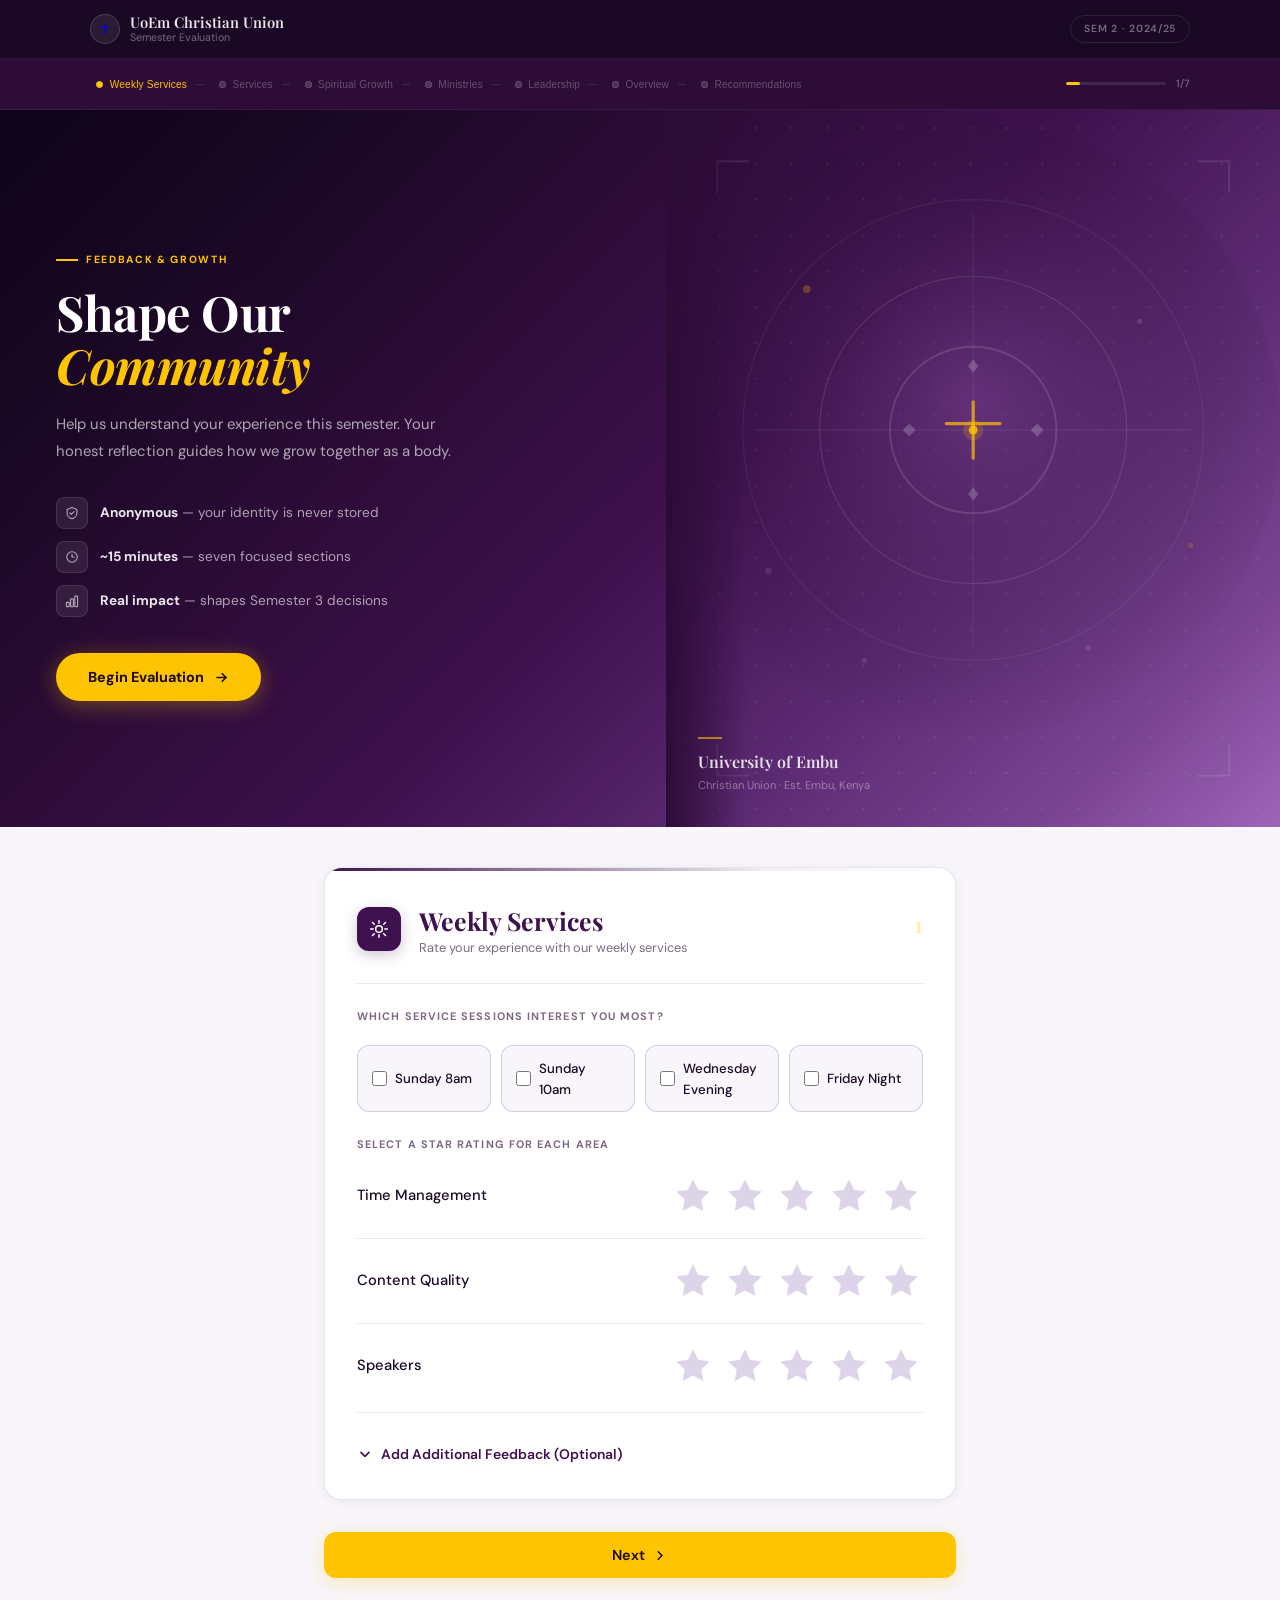
==== commit 66dae919: "Chanages" ====
--- a/index.html
+++ b/index.html
@@ -1,476 +1,710 @@
 <!DOCTYPE html>
 <html lang="en">
 <head>
-<meta charset="UTF-8">
-<meta name="viewport" content="width=device-width, initial-scale=1.0">
-<title>Semester Evaluation — UoEm Christian Union</title>
-<link rel="preconnect" href="https://fonts.googleapis.com">
-<link rel="preconnect" href="https://fonts.gstatic.com" crossorigin>
-<link href="https://fonts.googleapis.com/css2?family=Playfair+Display:ital,wght@0,400;0,600;0,700;1,400;1,600&family=DM+Sans:wght@300;400;500;600&display=swap" rel="stylesheet">
-<link rel="stylesheet" href="styles.css">
+  <meta charset="UTF-8">
+  <meta name="viewport" content="width=device-width, initial-scale=1.0">
+  <title>CU Semester Evaluation</title>
+  <link rel="preconnect" href="https://fonts.googleapis.com">
+  <link rel="preconnect" href="https://fonts.gstatic.com" crossorigin>
+  <link href="https://fonts.googleapis.com/css2?family=DM+Sans:opsz,wght@9..40,300;9..40,400;9..40,500;9..40,600;9..40,700&family=Playfair+Display:ital,wght@0,600;0,700;1,600&display=swap" rel="stylesheet">
+  <link rel="stylesheet" href="updated.css">
 </head>
 <body>
 
-<!-- ══ NAVBAR ══ -->
-<nav class="navbar">
-  <div class="nav-inner">
-    <a class="nav-logo" href="#">
-      <div class="nav-crest">
-        <svg viewBox="0 0 24 24"><path d="M12 2C6.48 2 2 6.48 2 12s4.48 10 10 10 10-4.48 10-10S17.52 2 12 2zm-1 14H9V8h2v8zm4 0h-2V8h2v8z"/></svg>
-      </div>
-      <div class="nav-name">University of Embu <span>Christian Union</span></div>
-    </a>
-    <div class="nav-spacer"></div>
-    <div class="nav-tag">Semester 2 &nbsp;·&nbsp; 2024 / 25</div>
+  <!-- ══ NAVBAR ══ -->
+  <nav class="navbar">
+    <div class="nav-inner">
+      <a href="#" class="nav-logo">
+        <div class="nav-crest">
+          <!-- Cross icon -->
+          <svg viewBox="0 0 20 20" fill="none" xmlns="http://www.w3.org/2000/svg">
+            <line x1="10" y1="3" x2="10" y2="17" stroke="currentColor" stroke-width="2" stroke-linecap="round"/>
+            <line x1="4" y1="8" x2="16" y2="8" stroke="currentColor" stroke-width="2" stroke-linecap="round"/>
+          </svg>
+        </div>
+        <div class="nav-name">
+          UoEm Christian Union
+          <span>Semester Evaluation</span>
+        </div>
+      </a>
+      <div class="nav-spacer"></div>
+      <span class="nav-tag">Sem 2 · 2024/25</span>
+    </div>
+  </nav>
+
+  <!-- ══ PROGRESS BAR ══ -->
+  <div class="progress-bar-wrap">
+    <div class="progress-bar-inner">
+      <div class="progress-steps" id="progressSteps"></div>
+      <div class="prog-track-wrap">
+        <div class="prog-track">
+          <div class="prog-fill" id="progFill"></div>
+        </div>
+        <span class="prog-label"><span id="currentStep">1</span>/<span id="totalSteps">7</span></span>
+      </div>
+    </div>
   </div>
-</nav>
-
-<!-- ══ HERO — split layout ══ -->
-<section class="hero">
-  <div class="hero-noise"></div>
-  <div class="hero-inner">
-    <!-- Left: copy -->
+
+  <!-- ══ HERO — SPLIT LAYOUT ══ -->
+  <section class="hero">
+    <!-- Left: Text + CTA -->
     <div class="hero-copy">
       <div class="hero-eyebrow">
         <div class="ey-line"></div>
-        Semester Evaluation
-      </div>
-      <h1>Your Voice<br><em>Shapes Our Growth</em></h1>
-      <p class="hero-sub">Help us reflect on this semester together. Your honest input guides how we lead, teach, and serve our community.</p>
-
-      <a class="hero-cta" href="#mainContent" onclick="document.getElementById('mainContent').scrollIntoView({behavior:'smooth'}); return false;">
+        Feedback &amp; Growth
+      </div>
+      <h1>Shape Our<br><em>Community</em></h1>
+      <p class="hero-sub">Help us understand your experience this semester. Your honest reflection guides how we grow together as a body.</p>
+
+      <div class="hero-features">
+        <div class="hf-item">
+          <!-- Shield / anonymous icon -->
+          <div class="hf-icon">
+            <svg viewBox="0 0 20 20" fill="none" stroke="currentColor" stroke-width="1.6" stroke-linecap="round" stroke-linejoin="round">
+              <path d="M10 2L3 5v5c0 4 3.1 7.4 7 8 3.9-.6 7-4 7-8V5L10 2z"/>
+              <polyline points="7 10 9 12 13 8"/>
+            </svg>
+          </div>
+          <span><strong>Anonymous</strong> — your identity is never stored</span>
+        </div>
+        <div class="hf-item">
+          <!-- Clock icon -->
+          <div class="hf-icon">
+            <svg viewBox="0 0 20 20" fill="none" stroke="currentColor" stroke-width="1.6" stroke-linecap="round" stroke-linejoin="round">
+              <circle cx="10" cy="10" r="7.5"/>
+              <polyline points="10 6 10 10 13 10"/>
+            </svg>
+          </div>
+          <span><strong>~15 minutes</strong> — seven focused sections</span>
+        </div>
+        <div class="hf-item">
+          <!-- Bar chart icon -->
+          <div class="hf-icon">
+            <svg viewBox="0 0 20 20" fill="none" stroke="currentColor" stroke-width="1.6" stroke-linecap="round" stroke-linejoin="round">
+              <rect x="2" y="12" width="4" height="6" rx="1"/>
+              <rect x="8" y="7"  width="4" height="11" rx="1"/>
+              <rect x="14" y="3" width="4" height="15" rx="1"/>
+            </svg>
+          </div>
+          <span><strong>Real impact</strong> — shapes Semester 3 decisions</span>
+        </div>
+      </div>
+
+      <button class="hero-cta" onclick="document.getElementById('mainContent').scrollIntoView({behavior:'smooth'})">
         Begin Evaluation
-        <svg viewBox="0 0 24 24"><path d="M8.59 16.59L13.17 12 8.59 7.41 10 6l6 6-6 6-1.41-1.41z"/></svg>
-      </a>
-
-      <div class="hero-pills">
-        <span class="hero-pill">
-          <svg viewBox="0 0 24 24"><path d="M19 3H5c-1.1 0-2 .9-2 2v14c0 1.1.9 2 2 2h14c1.1 0 2-.9 2-2V5c0-1.1-.9-2-2-2zm-7 3c1.93 0 3.5 1.57 3.5 3.5S13.93 13 12 13s-3.5-1.57-3.5-3.5S10.07 6 12 6zm7 13H5v-.23c0-.62.28-1.2.76-1.58C7.47 15.82 9.64 15 12 15s4.53.82 6.24 2.19c.48.38.76.97.76 1.58V19z"/></svg>
-          Anonymous
-        </span>
-        <span class="hero-pill">
-          <svg viewBox="0 0 24 24"><path d="M11.99 2C6.47 2 2 6.48 2 12s4.47 10 9.99 10C17.52 22 22 17.52 22 12S17.52 2 11.99 2zm4.24 16L12 15.45 7.77 18l1.12-4.81-3.73-3.23 4.92-.42L12 5l1.92 4.53 4.92.42-3.73 3.23L16.23 18z"/></svg>
-          5 sections
-        </span>
-        <span class="hero-pill">
-          <svg viewBox="0 0 24 24"><path d="M11.99 2C6.47 2 2 6.48 2 12s4.47 10 9.99 10C17.52 22 22 17.52 22 12S17.52 2 11.99 2zM12 20c-4.42 0-8-3.58-8-8s3.58-8 8-8 8 3.58 8 8-3.58 8-8 8zm.5-13H11v6l5.25 3.15.75-1.23-4.5-2.67V7z"/></svg>
-          ~3 minutes
-        </span>
-      </div>
-    </div>
-
-    <!-- Right: image -->
-    <div class="hero-image-panel">
-      <img src="https://moxien21.pythonanywhere.com/static/images/crowd.JPG" alt="UoEm CU Community" onerror="this.style.background='linear-gradient(160deg,#5c2a72,#3f114e)'; this.style.display='block'; this.removeAttribute('src')">
-      <div class="hero-img-overlay"></div>
+        <svg viewBox="0 0 20 20" fill="none" stroke="currentColor" stroke-width="2.2" stroke-linecap="round" stroke-linejoin="round">
+          <line x1="4" y1="10" x2="16" y2="10"/><polyline points="11 5 16 10 11 15"/>
+        </svg>
+      </button>
+    </div>
+
+    <!-- Right: Decorative illustration panel -->
+    <div class="hero-image">
+      <svg class="hero-svg-art" viewBox="0 0 480 560" xmlns="http://www.w3.org/2000/svg" preserveAspectRatio="xMidYMid slice">
+        <!-- Background gradient rect -->
+        <defs>
+          <radialGradient id="bg-glow" cx="50%" cy="45%" r="55%">
+            <stop offset="0%"  stop-color="rgba(122,68,146,0.5)"/>
+            <stop offset="100%" stop-color="rgba(26,8,36,0)"/>
+          </radialGradient>
+          <pattern id="dotpat" x="0" y="0" width="28" height="28" patternUnits="userSpaceOnUse">
+            <circle cx="14" cy="14" r="1" fill="rgba(255,255,255,0.08)"/>
+          </pattern>
+        </defs>
+        <!-- Dot grid -->
+        <rect width="480" height="560" fill="url(#dotpat)"/>
+        <!-- Glow -->
+        <ellipse cx="240" cy="250" rx="240" ry="240" fill="url(#bg-glow)"/>
+        <!-- Large outer ring -->
+        <circle cx="240" cy="250" r="180" fill="none" stroke="rgba(255,255,255,0.06)" stroke-width="1"/>
+        <!-- Mid ring, animated -->
+        <circle class="ring-pulse" cx="240" cy="250" r="120" fill="none" stroke="rgba(255,255,255,0.1)" stroke-width="1"/>
+        <!-- Inner ring -->
+        <circle cx="240" cy="250" r="65" fill="none" stroke="rgba(255,255,255,0.13)" stroke-width="1.5"/>
+        <!-- Cross hairlines -->
+        <line x1="240" y1="80"  x2="240" y2="420" stroke="rgba(255,255,255,0.06)" stroke-width="1"/>
+        <line x1="70"  y1="250" x2="410" y2="250" stroke="rgba(255,255,255,0.06)" stroke-width="1"/>
+        <!-- Center cross (gold) -->
+        <line x1="240" y1="228" x2="240" y2="272" stroke="#ffc401" stroke-width="2.5" stroke-linecap="round" opacity="0.7"/>
+        <line x1="219" y1="245" x2="261" y2="245" stroke="#ffc401" stroke-width="2.5" stroke-linecap="round" opacity="0.7"/>
+        <!-- Center glow dot -->
+        <circle cx="240" cy="250" r="8" fill="rgba(255,196,1,0.18)"/>
+        <circle cx="240" cy="250" r="3.5" fill="#ffc401" opacity="0.8"/>
+        <!-- Cardinal accent diamonds -->
+        <path d="M240 195 L244 200 L240 205 L236 200 Z" fill="rgba(255,255,255,0.2)"/>
+        <path d="M240 295 L244 300 L240 305 L236 300 Z" fill="rgba(255,255,255,0.2)"/>
+        <path d="M185 250 L190 255 L195 250 L190 245 Z" fill="rgba(255,255,255,0.2)"/>
+        <path d="M285 250 L290 255 L295 250 L290 245 Z" fill="rgba(255,255,255,0.2)"/>
+        <!-- Floating accent dots -->
+        <circle cx="110" cy="140" r="3"   fill="rgba(255,196,1,0.25)"/>
+        <circle cx="370" cy="165" r="2"   fill="rgba(255,255,255,0.12)"/>
+        <circle cx="80"  cy="360" r="2.5" fill="rgba(255,255,255,0.1)"/>
+        <circle cx="410" cy="340" r="2"   fill="rgba(255,196,1,0.18)"/>
+        <circle cx="155" cy="430" r="2"   fill="rgba(255,255,255,0.1)"/>
+        <circle cx="330" cy="420" r="2.5" fill="rgba(255,255,255,0.1)"/>
+        <!-- Corner brackets -->
+        <path d="M40 40 L40 64 M40 40 L64 40"   stroke="rgba(255,255,255,0.1)" stroke-width="1.5" fill="none" stroke-linecap="round"/>
+        <path d="M440 40 L440 64 M440 40 L416 40" stroke="rgba(255,255,255,0.1)" stroke-width="1.5" fill="none" stroke-linecap="round"/>
+        <path d="M40 520 L40 496 M40 520 L64 520"   stroke="rgba(255,255,255,0.1)" stroke-width="1.5" fill="none" stroke-linecap="round"/>
+        <path d="M440 520 L440 496 M440 520 L416 520" stroke="rgba(255,255,255,0.1)" stroke-width="1.5" fill="none" stroke-linecap="round"/>
+      </svg>
+
+      <!-- Brand footer inside image panel -->
+      <div class="hero-img-brand">
+        <div class="hib-rule"></div>
+        <span class="hib-name">University of Embu</span>
+        <span class="hib-sub">Christian Union · Est. Embu, Kenya</span>
+      </div>
+    </div>
+  </section>
+
+
+  <!-- ══ MAIN CONTENT ══ -->
+  <div class="main-wrap" id="mainContent">
+
+    <!-- ▸ SECTION 1: WEEKLY SERVICES -->
+    <div id="section0" class="panel active" data-section="0">
+      <div class="card">
+        <div class="card-rule"></div>
+        <div class="card-body">
+          <div class="panel-head">
+            <div class="panel-icon-wrap">
+              <!-- Sun / service icon -->
+              <svg viewBox="0 0 24 24" fill="none" stroke="white" stroke-width="1.8" stroke-linecap="round" stroke-linejoin="round">
+                <circle cx="12" cy="12" r="4"/>
+                <line x1="12" y1="2"  x2="12" y2="5"/>
+                <line x1="12" y1="19" x2="12" y2="22"/>
+                <line x1="2"  y1="12" x2="5"  y2="12"/>
+                <line x1="19" y1="12" x2="22" y2="12"/>
+                <line x1="4.22" y1="4.22" x2="6.34" y2="6.34"/>
+                <line x1="17.66" y1="17.66" x2="19.78" y2="19.78"/>
+                <line x1="19.78" y1="4.22" x2="17.66" y2="6.34"/>
+                <line x1="6.34" y1="17.66" x2="4.22" y2="19.78"/>
+              </svg>
+            </div>
+            <div class="panel-head-text">
+              <h2 class="panel-title">Weekly Services</h2>
+              <p class="panel-sub">Rate your experience with our weekly services</p>
+            </div>
+            <div class="panel-num">1</div>
+          </div>
+
+          <span class="card-hint">Which service sessions interest you most?</span>
+          <div class="checkbox-grid" id="weeklyServicesGrid"></div>
+
+          <!-- Star Ratings — new layout -->
+          <span class="card-hint" style="margin-top:1.5rem">Select a star rating for each area</span>
+          <div class="star-rows" id="weeklyStarRows">
+            <div class="srow" id="srow-weeklyTime">
+              <div class="srow-meta">
+                <span class="srow-name">Time Management</span>
+                <span class="srow-badge" id="badge-weeklyTime"></span>
+              </div>
+              <div class="stars" data-key="weeklyTime" data-section="weeklyServices" data-field="timeManagement"></div>
+            </div>
+            <div class="srow" id="srow-weeklyContent">
+              <div class="srow-meta">
+                <span class="srow-name">Content Quality</span>
+                <span class="srow-badge" id="badge-weeklyContent"></span>
+              </div>
+              <div class="stars" data-key="weeklyContent" data-section="weeklyServices" data-field="content"></div>
+            </div>
+            <div class="srow last" id="srow-weeklySpeakers">
+              <div class="srow-meta">
+                <span class="srow-name">Speakers</span>
+                <span class="srow-badge" id="badge-weeklySpeakers"></span>
+              </div>
+              <div class="stars" data-key="weeklySpeakers" data-section="weeklyServices" data-field="speakers"></div>
+            </div>
+          </div>
+
+          <div class="additional-info-wrap">
+            <button class="dropdown-trigger" data-target="weeklyAdditional">
+              <svg viewBox="0 0 20 20" fill="none" stroke="currentColor" stroke-width="2" stroke-linecap="round" stroke-linejoin="round">
+                <polyline points="5 8 10 13 15 8"/>
+              </svg>
+              Add Additional Feedback (Optional)
+            </button>
+            <textarea id="weeklyAdditional" class="additional-info-input" placeholder="What influenced your ratings above?" style="display:none;margin-top:1rem"></textarea>
+          </div>
+        </div>
+      </div>
+    </div>
+
+    <!-- ▸ SECTION 2: SERVICES -->
+    <div class="panel" data-section="1">
+      <div class="card">
+        <div class="card-rule"></div>
+        <div class="card-body">
+          <div class="panel-head">
+            <div class="panel-icon-wrap">
+              <!-- People / community icon -->
+              <svg viewBox="0 0 24 24" fill="none" stroke="white" stroke-width="1.8" stroke-linecap="round" stroke-linejoin="round">
+                <path d="M17 21v-2a4 4 0 00-4-4H5a4 4 0 00-4 4v2"/>
+                <circle cx="9" cy="7" r="4"/>
+                <path d="M23 21v-2a4 4 0 00-3-3.87"/>
+                <path d="M16 3.13a4 4 0 010 7.75"/>
+              </svg>
+            </div>
+            <div class="panel-head-text">
+              <h2 class="panel-title">Services</h2>
+              <p class="panel-sub">Evaluate service sessions you attend</p>
+            </div>
+            <div class="panel-num">2</div>
+          </div>
+
+          <span class="card-hint">Which service sessions interest you most? (Select all that apply)</span>
+          <div class="checkbox-grid" id="servicesGrid"></div>
+
+          <span class="card-hint" style="margin-top:1.5rem">Select a star rating for each area</span>
+          <div class="star-rows" id="serviceStarRows">
+            <div class="srow" id="srow-serviceTime">
+              <div class="srow-meta">
+                <span class="srow-name">Time Management</span>
+                <span class="srow-badge" id="badge-serviceTime"></span>
+              </div>
+              <div class="stars" data-key="serviceTime" data-section="services" data-field="timeManagement"></div>
+            </div>
+            <div class="srow" id="srow-serviceContent">
+              <div class="srow-meta">
+                <span class="srow-name">Content Quality</span>
+                <span class="srow-badge" id="badge-serviceContent"></span>
+              </div>
+              <div class="stars" data-key="serviceContent" data-section="services" data-field="content"></div>
+            </div>
+            <div class="srow last" id="srow-serviceSpeakers">
+              <div class="srow-meta">
+                <span class="srow-name">Speakers</span>
+                <span class="srow-badge" id="badge-serviceSpeakers"></span>
+              </div>
+              <div class="stars" data-key="serviceSpeakers" data-section="services" data-field="speakers"></div>
+            </div>
+          </div>
+
+          <div class="additional-info-wrap">
+            <button class="dropdown-trigger" data-target="serviceAdditional">
+              <svg viewBox="0 0 20 20" fill="none" stroke="currentColor" stroke-width="2" stroke-linecap="round" stroke-linejoin="round">
+                <polyline points="5 8 10 13 15 8"/>
+              </svg>
+              Add Additional Feedback (Optional)
+            </button>
+            <textarea id="serviceAdditional" class="additional-info-input" placeholder="What influenced your ratings above?" style="display:none;margin-top:1rem"></textarea>
+          </div>
+        </div>
+      </div>
+    </div>
+
+    <!-- ▸ SECTION 3: SPIRITUAL GROWTH -->
+    <div class="panel" data-section="2">
+      <div class="card">
+        <div class="card-rule"></div>
+        <div class="card-body">
+          <div class="panel-head">
+            <div class="panel-icon-wrap">
+              <!-- Leaf / growth icon -->
+              <svg viewBox="0 0 24 24" fill="none" stroke="white" stroke-width="1.8" stroke-linecap="round" stroke-linejoin="round">
+                <path d="M21 3C21 3 14 3 10 7c-3 3-3 7-3 7s4 0 7-3c3-3 3-8 3-8z"/>
+                <path d="M3 21s3-4 5-6"/>
+              </svg>
+            </div>
+            <div class="panel-head-text">
+              <h2 class="panel-title">Spiritual Growth</h2>
+              <p class="panel-sub">Assess your growth and program impact this semester</p>
+            </div>
+            <div class="panel-num">3</div>
+          </div>
+
+          <span class="card-hint">Overall Spiritual Growth</span>
+          <div class="slider-container" style="margin-bottom:2rem">
+            <div class="slider-block">
+              <div class="slider-top">
+                <span class="slider-name">How much did you grow spiritually?</span>
+                <div class="slider-badge-wrap">
+                  <span class="sl-val" id="growthValue">5</span>
+                  <span class="sl-max">/10</span>
+                </div>
+              </div>
+              <input type="range" id="growthSlider" min="0" max="10" value="5" class="slider">
+              <div class="slider-poles"><span>Minimal</span><span>Significant</span></div>
+            </div>
+          </div>
+
+          <span class="card-hint">Which programs most impacted your growth? (Select all that apply)</span>
+          <div class="program-boxes" id="programBoxes"></div>
+
+          <span class="card-hint" style="margin-top:2rem">How frequently did you attend?</span>
+          <div class="attendance-visual" id="attendanceVisual"></div>
+
+          <div class="additional-info-wrap">
+            <button class="dropdown-trigger" data-target="growthAdditional">
+              <svg viewBox="0 0 20 20" fill="none" stroke="currentColor" stroke-width="2" stroke-linecap="round" stroke-linejoin="round">
+                <polyline points="5 8 10 13 15 8"/>
+              </svg>
+              Add Additional Feedback (Optional)
+            </button>
+            <textarea id="growthAdditional" class="additional-info-input" placeholder="What influenced your ratings above?" style="display:none;margin-top:1rem"></textarea>
+          </div>
+        </div>
+      </div>
+    </div>
+
+    <!-- ▸ SECTION 4: MINISTRIES -->
+    <div class="panel" data-section="3">
+      <div class="card">
+        <div class="card-rule"></div>
+        <div class="card-body">
+          <div class="panel-head">
+            <div class="panel-icon-wrap">
+              <!-- Hands / ministry icon -->
+              <svg viewBox="0 0 24 24" fill="none" stroke="white" stroke-width="1.8" stroke-linecap="round" stroke-linejoin="round">
+                <path d="M18 11V6a2 2 0 00-2-2h0a2 2 0 00-2 2v0"/>
+                <path d="M14 10V4a2 2 0 00-2-2h0a2 2 0 00-2 2v2"/>
+                <path d="M10 10.5V6a2 2 0 00-2-2h0a2 2 0 00-2 2v8"/>
+                <path d="M18 8a2 2 0 114 0v6a8 8 0 01-8 8h-2c-2.8 0-4.5-.86-5.99-2.34l-3.6-3.6a2 2 0 012.83-2.82L7 15"/>
+              </svg>
+            </div>
+            <div class="panel-head-text">
+              <h2 class="panel-title">Ministries</h2>
+              <p class="panel-sub">Share your ministry involvement and activity levels</p>
+            </div>
+            <div class="panel-num">4</div>
+          </div>
+
+          <!-- MINISTRY PARTICIPATION — compact checkbox grid like screenshot -->
+          <span class="card-hint">MINISTRY PARTICIPATION</span>
+          <p class="section-q">Which ministry are you part of?</p>
+          <div class="ministry-check-grid" id="ministryGrid"></div>
+
+          <span class="card-hint" style="margin-top:2rem">How active were you in the specific ministry?</span>
+          <div class="activity-visual" id="activityVisual"></div>
+
+          <div class="additional-info-wrap">
+            <button class="dropdown-trigger" data-target="ministryAdditional">
+              <svg viewBox="0 0 20 20" fill="none" stroke="currentColor" stroke-width="2" stroke-linecap="round" stroke-linejoin="round">
+                <polyline points="5 8 10 13 15 8"/>
+              </svg>
+              Add Additional Feedback (Optional)
+            </button>
+            <textarea id="ministryAdditional" class="additional-info-input" placeholder="What influenced your ratings above?" style="display:none;margin-top:1rem"></textarea>
+          </div>
+        </div>
+      </div>
+    </div>
+
+    <!-- ▸ SECTION 5: LEADERSHIP -->
+    <div class="panel" data-section="4">
+      <div class="card">
+        <div class="card-rule"></div>
+        <div class="card-body">
+          <div class="panel-head">
+            <div class="panel-icon-wrap">
+              <!-- Target / leadership icon -->
+              <svg viewBox="0 0 24 24" fill="none" stroke="white" stroke-width="1.8" stroke-linecap="round" stroke-linejoin="round">
+                <circle cx="12" cy="12" r="10"/>
+                <circle cx="12" cy="12" r="6"/>
+                <circle cx="12" cy="12" r="2"/>
+              </svg>
+            </div>
+            <div class="panel-head-text">
+              <h2 class="panel-title">Leadership</h2>
+              <p class="panel-sub">Evaluate leadership qualities and effectiveness</p>
+            </div>
+            <div class="panel-num">5</div>
+          </div>
+
+          <div class="slider-container">
+            <div class="slider-block">
+              <div class="slider-top">
+                <span class="slider-name">Vision &amp; Direction</span>
+                <div class="slider-badge-wrap"><span class="sl-val" id="visionValue">5</span><span class="sl-max">/10</span></div>
+              </div>
+              <input type="range" id="visionSlider" min="0" max="10" value="5" class="slider">
+              <div class="slider-poles"><span>Unclear</span><span>Crystal Clear</span></div>
+            </div>
+            <div class="slider-block">
+              <div class="slider-top">
+                <span class="slider-name">Communication</span>
+                <div class="slider-badge-wrap"><span class="sl-val" id="communicationValue">5</span><span class="sl-max">/10</span></div>
+              </div>
+              <input type="range" id="communicationSlider" min="0" max="10" value="5" class="slider">
+              <div class="slider-poles"><span>Poor</span><span>Excellent</span></div>
+            </div>
+            <div class="slider-block">
+              <div class="slider-top">
+                <span class="slider-name">Approachability</span>
+                <div class="slider-badge-wrap"><span class="sl-val" id="approachabilityValue">5</span><span class="sl-max">/10</span></div>
+              </div>
+              <input type="range" id="approachabilitySlider" min="0" max="10" value="5" class="slider">
+              <div class="slider-poles"><span>Distant</span><span>Very Approachable</span></div>
+            </div>
+            <div class="slider-block last">
+              <div class="slider-top">
+                <span class="slider-name">Decision Making</span>
+                <div class="slider-badge-wrap"><span class="sl-val" id="decisionValue">5</span><span class="sl-max">/10</span></div>
+              </div>
+              <input type="range" id="decisionSlider" min="0" max="10" value="5" class="slider">
+              <div class="slider-poles"><span>Indecisive</span><span>Very Effective</span></div>
+            </div>
+          </div>
+
+          <div class="additional-info-wrap">
+            <button class="dropdown-trigger" data-target="leadershipAdditional">
+              <svg viewBox="0 0 20 20" fill="none" stroke="currentColor" stroke-width="2" stroke-linecap="round" stroke-linejoin="round">
+                <polyline points="5 8 10 13 15 8"/>
+              </svg>
+              Add Additional Feedback (Optional)
+            </button>
+            <textarea id="leadershipAdditional" class="additional-info-input" placeholder="What influenced your ratings above?" style="display:none;margin-top:1rem"></textarea>
+          </div>
+        </div>
+      </div>
+    </div>
+
+    <!-- ▸ SECTION 6: GENERAL OVERVIEW -->
+    <div class="panel" data-section="5">
+      <div class="card">
+        <div class="card-rule"></div>
+        <div class="card-body">
+          <div class="panel-head">
+            <div class="panel-icon-wrap">
+              <!-- Clipboard icon -->
+              <svg viewBox="0 0 24 24" fill="none" stroke="white" stroke-width="1.8" stroke-linecap="round" stroke-linejoin="round">
+                <path d="M9 5H7a2 2 0 00-2 2v12a2 2 0 002 2h10a2 2 0 002-2V7a2 2 0 00-2-2h-2"/>
+                <rect x="9" y="3" width="6" height="4" rx="1"/>
+                <line x1="9" y1="12" x2="15" y2="12"/>
+                <line x1="9" y1="16" x2="13" y2="16"/>
+              </svg>
+            </div>
+            <div class="panel-head-text">
+              <h2 class="panel-title">General Overview</h2>
+              <p class="panel-sub">Share your overall thoughts and recommendations</p>
+            </div>
+            <div class="panel-num">6</div>
+          </div>
+
+          <span class="card-hint">What areas need improvement? (Select all that apply)</span>
+          <div class="tag-cloud" id="improvementTags"></div>
+
+          <span class="card-hint" style="margin-top:2rem">What was your best experience this semester?</span>
+          <textarea id="bestExperience" placeholder="Share your highlight…"></textarea>
+
+          <span class="card-hint" style="margin-top:1.5rem">What could we do better?</span>
+          <textarea id="improvementText" placeholder="Your constructive feedback…"></textarea>
+
+          <span class="card-hint" style="margin-top:1.5rem">How likely are you to recommend CU to others?</span>
+          <div class="mc-list">
+            <label class="mc-opt">
+              <input type="radio" name="recommendation" value="very-likely" style="display:none">
+              <div class="mc-radio"></div>
+              <span>Very Likely</span>
+            </label>
+            <label class="mc-opt">
+              <input type="radio" name="recommendation" value="likely" style="display:none">
+              <div class="mc-radio"></div>
+              <span>Likely</span>
+            </label>
+            <label class="mc-opt">
+              <input type="radio" name="recommendation" value="neutral" style="display:none">
+              <div class="mc-radio"></div>
+              <span>Neutral</span>
+            </label>
+            <label class="mc-opt">
+              <input type="radio" name="recommendation" value="unlikely" style="display:none">
+              <div class="mc-radio"></div>
+              <span>Unlikely</span>
+            </label>
+          </div>
+        </div>
+      </div>
+    </div>
+
+    <!-- ▸ SECTION 7: RECOMMENDATIONS & ABOUT YOU (matching screenshot 4) -->
+    <div class="panel" data-section="6">
+      <div class="card">
+        <div class="card-rule"></div>
+        <div class="card-body">
+          <div class="panel-head">
+            <div class="panel-icon-wrap">
+              <!-- Video/recommendation icon -->
+              <svg viewBox="0 0 24 24" fill="none" stroke="white" stroke-width="1.8" stroke-linecap="round" stroke-linejoin="round">
+                <polygon points="23 7 16 12 23 17 23 7"/>
+                <rect x="1" y="5" width="15" height="14" rx="2"/>
+              </svg>
+            </div>
+            <div class="panel-head-text">
+              <h2 class="panel-title">Recommendations</h2>
+              <p class="panel-sub">Suggest topics, speakers, and provide contact info</p>
+            </div>
+            <div class="panel-num">7</div>
+          </div>
+
+          <!-- Topic Suggestions -->
+          <span class="card-hint">Suggest topics for future sessions</span>
+          <div class="topic-suggestions" id="topicSuggestions">
+            <div class="suggestion-item">
+              <select class="topic-category">
+                <option value="">Category</option>
+                <option value="spirituality">Spirituality &amp; Faith</option>
+                <option value="relationships">Relationships</option>
+                <option value="career">Career &amp; Purpose</option>
+                <option value="mental-health">Mental Health &amp; Wellness</option>
+                <option value="finances">Finances &amp; Stewardship</option>
+              </select>
+              <input type="text" class="topic-input" placeholder="Topic name…">
+            </div>
+          </div>
+          <button class="add-suggestion-btn" id="addSuggestion" style="margin-top:1rem">+ Add Another Topic</button>
+
+          <!-- Speaker -->
+          <span class="card-hint" style="margin-top:2rem">Recommend a speaker or facilitator</span>
+          <div class="speaker-section">
+            <input type="text" id="speakerName"  placeholder="Speaker name…">
+            <input type="email" id="speakerEmail" placeholder="Email (Optional)">
+            <input type="tel"  id="speakerPhone" placeholder="Phone (Optional)">
+            <textarea id="speakerBio" placeholder="More info about the speaker"></textarea>
+          </div>
+        </div>
+      </div>
+
+      <!-- ABOUT YOU card — styled like screenshot 4 -->
+      <div class="card" style="margin-top:1rem">
+        <div class="card-rule"></div>
+        <div class="card-body">
+          <div class="aboutyou-head">
+            <span class="ay-title">About you</span>
+            <span class="ay-optional">all optional</span>
+          </div>
+
+          <!-- Name + Faculty -->
+          <!-- <div class="input-pair" style="margin-bottom:1.5rem">
+            <div class="input-grp">
+              <label>FIRST NAME</label>
+              <input type="text" id="firstName" placeholder="Your first name">
+            </div>
+            <div class="input-grp">
+              <label>FACULTY / SCHOOL</label>
+              <input type="text" id="facultySchool" placeholder="e.g. Science">
+            </div>
+          </div> -->
+
+          <!-- Year of study — pill tags -->
+          <div class="q-block" style="margin-bottom:1.375rem">
+            <p class="sub-label">YEAR OF STUDY</p>
+            <div class="year-pills" id="yearPills">
+              <button class="year-pill" data-value="yr1">Year 1</button>
+              <button class="year-pill" data-value="yr2">Year 2</button>
+              <button class="year-pill" data-value="yr3">Year 3</button>
+              <button class="year-pill" data-value="yr4">Year 4+</button>
+              <button class="year-pill" data-value="postgrad">Postgrad</button>
+            </div>
+          </div>
+
+          <!-- CU Tenure — MC list with icons like screenshot 4 -->
+          <div class="q-block q-last">
+            <p class="sub-label">HOW LONG HAVE YOU BEEN IN CU?</p>
+            <div class="tenure-list" id="tenureList">
+
+              <button class="tenure-item" data-value="new">
+                <div class="tenure-radio" id="tr-new"></div>
+                <div class="tenure-icon">
+                  <!-- Person / new icon -->
+                  <svg viewBox="0 0 20 20" fill="none" stroke="currentColor" stroke-width="1.6" stroke-linecap="round" stroke-linejoin="round">
+                    <circle cx="10" cy="6" r="3"/>
+                    <path d="M4 18v-1a6 6 0 0112 0v1"/>
+                  </svg>
+                </div>
+                <span>New this semester — just joined</span>
+              </button>
+
+              <button class="tenure-item" data-value="1yr">
+                <div class="tenure-radio" id="tr-1yr"></div>
+                <div class="tenure-icon">
+                  <!-- Calendar icon -->
+                  <svg viewBox="0 0 20 20" fill="none" stroke="currentColor" stroke-width="1.6" stroke-linecap="round" stroke-linejoin="round">
+                    <rect x="3" y="4" width="14" height="13" rx="1.5"/>
+                    <line x1="3" y1="8" x2="17" y2="8"/>
+                    <line x1="7"  y1="2" x2="7"  y2="5"/>
+                    <line x1="13" y1="2" x2="13" y2="5"/>
+                  </svg>
+                </div>
+                <span>About a year</span>
+              </button>
+
+              <button class="tenure-item" data-value="2yr+">
+                <div class="tenure-radio" id="tr-2yr+"></div>
+                <div class="tenure-icon">
+                  <!-- Clock/history icon -->
+                  <svg viewBox="0 0 20 20" fill="none" stroke="currentColor" stroke-width="1.6" stroke-linecap="round" stroke-linejoin="round">
+                    <polyline points="3 12 3 4 11 4"/>
+                    <path d="M3 4a9 9 0 110 12"/>
+                    <polyline points="10 8 10 11 12.5 11"/>
+                  </svg>
+                </div>
+                <span>Two or more years</span>
+              </button>
+
+              <button class="tenure-item" data-value="founding">
+                <div class="tenure-radio" id="tr-founding"></div>
+                <div class="tenure-icon">
+                  <!-- Star icon -->
+                  <svg viewBox="0 0 20 20" fill="none" stroke="currentColor" stroke-width="1.6" stroke-linecap="round" stroke-linejoin="round">
+                    <polygon points="10 2 12.5 7.5 18.5 8.2 14 12.5 15.3 18.5 10 15.5 4.7 18.5 6 12.5 1.5 8.2 7.5 7.5"/>
+                  </svg>
+                </div>
+                <span>Long-time member — from the beginning</span>
+              </button>
+
+            </div>
+          </div>
+        </div>
+      </div>
+    </div>
+
+    <!-- NAV BUTTONS -->
+    <div class="button-group">
+      <button class="btn btn-secondary" id="prevBtn" onclick="changePanel(-1)" style="display:none">
+        <svg viewBox="0 0 20 20" fill="none" stroke="currentColor" stroke-width="2" stroke-linecap="round" stroke-linejoin="round">
+          <polyline points="13 15 8 10 13 5"/>
+        </svg>
+        Previous
+      </button>
+      <button class="btn btn-primary" id="nextBtn" onclick="changePanel(1)">
+        Next
+        <svg viewBox="0 0 20 20" fill="none" stroke="currentColor" stroke-width="2" stroke-linecap="round" stroke-linejoin="round">
+          <polyline points="7 5 12 10 7 15"/>
+        </svg>
+      </button>
     </div>
   </div>
-</section>
-
-<!-- ══ PROGRESS BAR — sticky ══ -->
-<div class="progress-bar-wrap">
-  <div class="progress-bar-inner">
-    <!-- step dots -->
-    <div class="progress-steps">
-      <button class="ps-item active" data-goto="0">
-        <div class="ps-dot"></div>
-        <span class="ps-label">Ratings</span>
+
+  <!-- ══ THANK YOU OVERLAY ══ -->
+  <div id="successOverlay" class="success-overlay" style="display:none">
+    <div class="success-card">
+      <div class="sc-glow"></div>
+      <div class="success-icon">
+        <!-- Check icon -->
+        <svg viewBox="0 0 24 24" fill="none" stroke="white" stroke-width="2.5" stroke-linecap="round" stroke-linejoin="round">
+          <polyline points="5 13 10 18 19 7"/>
+        </svg>
+      </div>
+      <div class="sc-tag">Evaluation Submitted</div>
+      <h2 class="success-title">Thank You for<br>the Feedback</h2>
+      <p class="success-message">Your honest reflections have been received. You've played a meaningful part in shaping the future of UoEm Christian Union — your voice is heard and deeply valued.</p>
+      <div class="success-verse">
+        <div class="sv-rule"></div>
+        <blockquote>"Let all that you do be done in love."</blockquote>
+        <cite>— 1 Corinthians 16:14</cite>
+      </div>
+      <button class="btn btn-primary" onclick="location.reload()" style="width:100%;justify-content:center">
+        <svg viewBox="0 0 20 20" fill="none" stroke="currentColor" stroke-width="2" stroke-linecap="round" stroke-linejoin="round">
+          <polyline points="1 4 1 10 7 10"/>
+          <path d="M3.51 15a9 9 0 102.13-9.36L1 10"/>
+        </svg>
+        Start New Evaluation
       </button>
-      <div class="ps-line"></div>
-      <button class="ps-item" data-goto="1">
-        <div class="ps-dot"></div>
-        <span class="ps-label">Growth</span>
-      </button>
-      <div class="ps-line"></div>
-      <button class="ps-item" data-goto="2">
-        <div class="ps-dot"></div>
-        <span class="ps-label">Events</span>
-      </button>
-      <div class="ps-line"></div>
-      <button class="ps-item" data-goto="3">
-        <div class="ps-dot"></div>
-        <span class="ps-label">Details</span>
-      </button>
-      <div class="ps-line"></div>
-      <button class="ps-item" data-goto="4">
-        <div class="ps-dot"></div>
-        <span class="ps-label">Feedback</span>
-      </button>
-    </div>
-
-    <!-- fill track -->
-    <div class="prog-track-wrap">
-      <div class="prog-track"><div class="prog-fill" id="progFill"></div></div>
-      <span class="prog-label" id="progLabel">0 / 5</span>
     </div>
   </div>
-</div>
-
-<!-- ══ MAIN ══ -->
-<main class="main-wrap" id="mainContent">
-
-  <!-- ▸ PANEL 0 — Ratings -->
-  <div class="panel active" id="panel0">
-    <header class="panel-head">
-      <div class="panel-icon-wrap">
-        <svg viewBox="0 0 24 24"><path d="M12 17.27L18.18 21l-1.64-7.03L22 9.24l-7.19-.61L12 2 9.19 8.63 2 9.24l5.46 4.73L5.82 21z"/></svg>
-      </div>
-      <div class="panel-head-text">
-        <div class="panel-title">Overall Experience</div>
-        <div class="panel-sub">Rate your satisfaction across three key areas</div>
-      </div>
-      <div class="panel-num">01 <span>/ 05</span></div>
-    </header>
-
-    <div class="card">
-      <div class="card-rule"></div>
-      <div class="card-body">
-        <span class="card-hint">Select a star rating for each area</span>
-
-        <div class="star-row" id="srow-meetings">
-          <div class="star-meta">
-            <span class="star-name">Weekly meetings &amp; programs</span>
-            <span class="star-badge" id="sh-meetings"></span>
-          </div>
-          <div class="stars" data-star-group="meetings">
-            <button class="star" data-val="1" aria-label="1 star — Poor"><svg viewBox="0 0 24 24"><path d="M12 17.27L18.18 21l-1.64-7.03L22 9.24l-7.19-.61L12 2 9.19 8.63 2 9.24l5.46 4.73L5.82 21z"/></svg></button>
-            <button class="star" data-val="2" aria-label="2 stars — Fair"><svg viewBox="0 0 24 24"><path d="M12 17.27L18.18 21l-1.64-7.03L22 9.24l-7.19-.61L12 2 9.19 8.63 2 9.24l5.46 4.73L5.82 21z"/></svg></button>
-            <button class="star" data-val="3" aria-label="3 stars — Good"><svg viewBox="0 0 24 24"><path d="M12 17.27L18.18 21l-1.64-7.03L22 9.24l-7.19-.61L12 2 9.19 8.63 2 9.24l5.46 4.73L5.82 21z"/></svg></button>
-            <button class="star" data-val="4" aria-label="4 stars — Great"><svg viewBox="0 0 24 24"><path d="M12 17.27L18.18 21l-1.64-7.03L22 9.24l-7.19-.61L12 2 9.19 8.63 2 9.24l5.46 4.73L5.82 21z"/></svg></button>
-            <button class="star" data-val="5" aria-label="5 stars — Excellent"><svg viewBox="0 0 24 24"><path d="M12 17.27L18.18 21l-1.64-7.03L22 9.24l-7.19-.61L12 2 9.19 8.63 2 9.24l5.46 4.73L5.82 21z"/></svg></button>
-          </div>
-        </div>
-
-        <div class="star-row" id="srow-teaching">
-          <div class="star-meta">
-            <span class="star-name">Spiritual content &amp; teaching</span>
-            <span class="star-badge" id="sh-teaching"></span>
-          </div>
-          <div class="stars" data-star-group="teaching">
-            <button class="star" data-val="1" aria-label="1 star"><svg viewBox="0 0 24 24"><path d="M12 17.27L18.18 21l-1.64-7.03L22 9.24l-7.19-.61L12 2 9.19 8.63 2 9.24l5.46 4.73L5.82 21z"/></svg></button>
-            <button class="star" data-val="2" aria-label="2 stars"><svg viewBox="0 0 24 24"><path d="M12 17.27L18.18 21l-1.64-7.03L22 9.24l-7.19-.61L12 2 9.19 8.63 2 9.24l5.46 4.73L5.82 21z"/></svg></button>
-            <button class="star" data-val="3" aria-label="3 stars"><svg viewBox="0 0 24 24"><path d="M12 17.27L18.18 21l-1.64-7.03L22 9.24l-7.19-.61L12 2 9.19 8.63 2 9.24l5.46 4.73L5.82 21z"/></svg></button>
-            <button class="star" data-val="4" aria-label="4 stars"><svg viewBox="0 0 24 24"><path d="M12 17.27L18.18 21l-1.64-7.03L22 9.24l-7.19-.61L12 2 9.19 8.63 2 9.24l5.46 4.73L5.82 21z"/></svg></button>
-            <button class="star" data-val="5" aria-label="5 stars"><svg viewBox="0 0 24 24"><path d="M12 17.27L18.18 21l-1.64-7.03L22 9.24l-7.19-.61L12 2 9.19 8.63 2 9.24l5.46 4.73L5.82 21z"/></svg></button>
-          </div>
-        </div>
-
-        <div class="star-row last" id="srow-fellowship">
-          <div class="star-meta">
-            <span class="star-name">Community &amp; fellowship</span>
-            <span class="star-badge" id="sh-fellowship"></span>
-          </div>
-          <div class="stars" data-star-group="fellowship">
-            <button class="star" data-val="1" aria-label="1 star"><svg viewBox="0 0 24 24"><path d="M12 17.27L18.18 21l-1.64-7.03L22 9.24l-7.19-.61L12 2 9.19 8.63 2 9.24l5.46 4.73L5.82 21z"/></svg></button>
-            <button class="star" data-val="2" aria-label="2 stars"><svg viewBox="0 0 24 24"><path d="M12 17.27L18.18 21l-1.64-7.03L22 9.24l-7.19-.61L12 2 9.19 8.63 2 9.24l5.46 4.73L5.82 21z"/></svg></button>
-            <button class="star" data-val="3" aria-label="3 stars"><svg viewBox="0 0 24 24"><path d="M12 17.27L18.18 21l-1.64-7.03L22 9.24l-7.19-.61L12 2 9.19 8.63 2 9.24l5.46 4.73L5.82 21z"/></svg></button>
-            <button class="star" data-val="4" aria-label="4 stars"><svg viewBox="0 0 24 24"><path d="M12 17.27L18.18 21l-1.64-7.03L22 9.24l-7.19-.61L12 2 9.19 8.63 2 9.24l5.46 4.73L5.82 21z"/></svg></button>
-            <button class="star" data-val="5" aria-label="5 stars"><svg viewBox="0 0 24 24"><path d="M12 17.27L18.18 21l-1.64-7.03L22 9.24l-7.19-.61L12 2 9.19 8.63 2 9.24l5.46 4.73L5.82 21z"/></svg></button>
-          </div>
-        </div>
-      </div>
-    </div>
-
-    <div class="nav-btns first-step">
-      <button class="btn-next" onclick="goTo(1)">Continue to Growth <svg viewBox="0 0 24 24"><path d="M8.59 16.59L13.17 12 8.59 7.41 10 6l6 6-6 6-1.41-1.41z"/></svg></button>
-    </div>
-  </div>
-
-
-  <!-- ▸ PANEL 1 — Spiritual Growth -->
-  <div class="panel" id="panel1">
-    <header class="panel-head">
-      <div class="panel-icon-wrap">
-        <svg viewBox="0 0 24 24"><path d="M12 3c-4.97 0-9 4.03-9 9s4.03 9 9 9 9-4.03 9-9c0-.46-.04-.92-.1-1.36-.98 1.37-2.58 2.26-4.4 2.26-2.98 0-5.4-2.42-5.4-5.4 0-1.81.89-3.42 2.26-4.4-.44-.06-.9-.1-1.36-.1z"/></svg>
-      </div>
-      <div class="panel-head-text">
-        <div class="panel-title">Spiritual Growth</div>
-        <div class="panel-sub">Two quick questions about your personal journey</div>
-      </div>
-      <div class="panel-num">02 <span>/ 05</span></div>
-    </header>
-
-    <div class="card">
-      <div class="card-rule"></div>
-      <div class="card-body">
-        <div class="q-block">
-          <p class="q-label">How would you describe your spiritual growth this semester?</p>
-          <div class="mood-grid" data-mood-group="growth">
-            <button class="mood-btn" data-value="declining">
-              <div class="m-icon"><svg viewBox="0 0 24 24"><path d="M20 12l-1.41-1.41L13 16.17V4h-2v12.17l-5.58-5.59L4 12l8 8 8-8z"/></svg></div>
-              <span class="m-name">Declining</span>
-            </button>
-            <button class="mood-btn" data-value="stagnant">
-              <div class="m-icon"><svg viewBox="0 0 24 24"><path d="M22 12l-4-4v3H3v2h15v3z"/></svg></div>
-              <span class="m-name">Stagnant</span>
-            </button>
-            <button class="mood-btn" data-value="steady">
-              <div class="m-icon"><svg viewBox="0 0 24 24"><path d="M3.5 18.5l6-6 4 4L22 6.92 20.59 5.5l-7.09 8.07-4-4L2 17z"/></svg></div>
-              <span class="m-name">Steady</span>
-            </button>
-            <button class="mood-btn" data-value="growing">
-              <div class="m-icon"><svg viewBox="0 0 24 24"><path d="M16 6l2.29 2.29-4.88 4.88-4-4L2 16.59 3.41 18l6-6 4 4 6.3-6.29L22 12V6z"/></svg></div>
-              <span class="m-name">Growing</span>
-            </button>
-            <button class="mood-btn" data-value="thriving">
-              <div class="m-icon"><svg viewBox="0 0 24 24"><path d="M12 2l2.4 7.4H22l-6.2 4.5 2.4 7.4L12 17 5.8 21.3l2.4-7.4L2 9.4h7.6z"/></svg></div>
-              <span class="m-name">Thriving</span>
-            </button>
-          </div>
-        </div>
-        <div class="q-block q-last">
-          <p class="q-label">Do you feel included and welcomed in our community?</p>
-          <div class="mood-grid" data-mood-group="inclusion">
-            <button class="mood-btn" data-value="not-at-all">
-              <div class="m-icon"><svg viewBox="0 0 24 24"><path d="M12 2C6.47 2 2 6.47 2 12s4.47 10 10 10 10-4.47 10-10S17.53 2 12 2zm5 13.59L15.59 17 12 13.41 8.41 17 7 15.59 10.59 12 7 8.41 8.41 7 12 10.59 15.59 7 17 8.41 13.41 12 17 15.59z"/></svg></div>
-              <span class="m-name">Not at all</span>
-            </button>
-            <button class="mood-btn" data-value="sometimes">
-              <div class="m-icon"><svg viewBox="0 0 24 24"><path d="M12 2C6.48 2 2 6.48 2 12s4.48 10 10 10 10-4.48 10-10S17.52 2 12 2zm1 15h-2v-6h2v6zm0-8h-2V7h2v2z"/></svg></div>
-              <span class="m-name">Sometimes</span>
-            </button>
-            <button class="mood-btn" data-value="mostly">
-              <div class="m-icon"><svg viewBox="0 0 24 24"><path d="M16.5 13c-1.2 0-3.07.34-4.5 1-1.43-.67-3.3-1-4.5-1C5.33 13 1 14.08 1 16.25V18h22v-1.75c0-2.17-4.33-3.25-6.5-3.25zm-4 3.5h-10v-.75c0-.29.38-.67 1.14-1.03C4.5 14.36 5.81 14 7.5 14c1.69 0 3 .36 3.86.72.76.36 1.14.74 1.14 1.03v.75zm9 0H14v-.75c0-.29.38-.67 1.14-1.03.86-.36 2.17-.72 3.86-.72 1.69 0 3 .36 3.86.72.76.36 1.14.74 1.14 1.03v.75zM7.5 12c1.93 0 3.5-1.57 3.5-3.5S9.43 5 7.5 5 4 6.57 4 8.5 5.57 12 7.5 12zm0-5.5c1.1 0 2 .9 2 2s-.9 2-2 2-2-.9-2-2 .9-2 2-2zm9 5.5c1.93 0 3.5-1.57 3.5-3.5S18.43 5 16.5 5 13 6.57 13 8.5s1.57 3.5 3.5 3.5zm0-5.5c1.1 0 2 .9 2 2s-.9 2-2 2-2-.9-2-2 .9-2 2-2z"/></svg></div>
-              <span class="m-name">Mostly</span>
-            </button>
-            <button class="mood-btn" data-value="always">
-              <div class="m-icon"><svg viewBox="0 0 24 24"><path d="M12 21.35l-1.45-1.32C5.4 15.36 2 12.28 2 8.5 2 5.42 4.42 3 7.5 3c1.74 0 3.41.81 4.5 2.09C13.09 3.81 14.76 3 16.5 3 19.58 3 22 5.42 22 8.5c0 3.78-3.4 6.86-8.55 11.54L12 21.35z"/></svg></div>
-              <span class="m-name">Always</span>
-            </button>
-          </div>
-        </div>
-      </div>
-    </div>
-
-    <div class="nav-btns">
-      <button class="btn-back" onclick="goTo(0)"><svg viewBox="0 0 24 24"><path d="M15.41 16.59L10.83 12l4.58-4.59L14 6l-6 6 6 6 1.41-1.41z"/></svg> Back</button>
-      <button class="btn-next" onclick="goTo(2)">Continue to Events <svg viewBox="0 0 24 24"><path d="M8.59 16.59L13.17 12 8.59 7.41 10 6l6 6-6 6-1.41-1.41z"/></svg></button>
-    </div>
-  </div>
-
-
-  <!-- ▸ PANEL 2 — Events -->
-  <div class="panel" id="panel2">
-    <header class="panel-head">
-      <div class="panel-icon-wrap">
-        <svg viewBox="0 0 24 24"><path d="M17 12h-5v5h5v-5zM16 1v2H8V1H6v2H5c-1.11 0-1.99.9-1.99 2L3 19c0 1.1.89 2 2 2h14c1.1 0 2-.9 2-2V5c0-1.1-.9-2-2-2h-1V1h-2zm3 18H5V8h14v11z"/></svg>
-      </div>
-      <div class="panel-head-text">
-        <div class="panel-title">Events &amp; Programs</div>
-        <div class="panel-sub">Tell us what impacted you most this semester</div>
-      </div>
-      <div class="panel-num">03 <span>/ 05</span></div>
-    </header>
-
-    <div class="card">
-      <div class="card-rule"></div>
-      <div class="card-body">
-        <div class="q-block">
-          <p class="q-label">Which program impacted you most this semester?</p>
-          <div class="mc-list" data-mc-group="program">
-            <button class="mc-opt" data-value="buffer-night">
-              <div class="mc-radio"></div>
-              <div class="mc-icon-wrap"><svg viewBox="0 0 24 24"><path d="M12 2C6.48 2 2 6.48 2 12s4.48 10 10 10 10-4.48 10-10S17.52 2 12 2zm-2 14.5v-9l6 4.5-6 4.5z"/></svg></div>
-              Buffer Night — Awaken to Purpose
-            </button>
-            <button class="mc-opt" data-value="best-p">
-              <div class="mc-radio"></div>
-              <div class="mc-icon-wrap"><svg viewBox="0 0 24 24"><path d="M5 13.18v4L12 21l7-3.82v-4L12 17l-7-3.82zM12 3L1 9l11 6 9-4.91V17h2V9L12 3z"/></svg></div>
-              BEST-P: Apologetics Sessions
-            </button>
-            <button class="mc-opt" data-value="sunday">
-              <div class="mc-radio"></div>
-              <div class="mc-icon-wrap"><svg viewBox="0 0 24 24"><path d="M12 3c-4.97 0-9 4.03-9 9s4.03 9 9 9 9-4.03 9-9c0-.46-.04-.92-.1-1.36-.98 1.37-2.58 2.26-4.4 2.26-2.98 0-5.4-2.42-5.4-5.4 0-1.81.89-3.42 2.26-4.4-.44-.06-.9-.1-1.36-.1z"/></svg></div>
-              Sunday Worship Service
-            </button>
-            <button class="mc-opt" data-value="bible-study">
-              <div class="mc-radio"></div>
-              <div class="mc-icon-wrap"><svg viewBox="0 0 24 24"><path d="M21 5c-1.11-.35-2.33-.5-3.5-.5-1.95 0-4.05.4-5.5 1.5-1.45-1.1-3.55-1.5-5.5-1.5S2.45 4.9 1 6v14.65c0 .25.25.5.5.5.1 0 .15-.05.25-.05C3.1 20.45 5.05 20 6.5 20c1.95 0 4.05.4 5.5 1.5 1.35-.85 3.8-1.5 5.5-1.5 1.65 0 3.35.3 4.75 1.05.1.05.15.05.25.05.25 0 .5-.25.5-.5V6c-.6-.45-1.25-.75-2-1zm0 13.5c-1.1-.35-2.3-.5-3.5-.5-1.7 0-4.15.65-5.5 1.5V8c1.35-.85 3.8-1.5 5.5-1.5 1.2 0 2.4.15 3.5.5v11.5z"/></svg></div>
-              Bible Study Groups
-            </button>
-            <button class="mc-opt" data-value="outreach">
-              <div class="mc-radio"></div>
-              <div class="mc-icon-wrap"><svg viewBox="0 0 24 24"><path d="M16.5 13c-1.2 0-3.07.34-4.5 1-1.43-.67-3.3-1-4.5-1C5.33 13 1 14.08 1 16.25V18h22v-1.75c0-2.17-4.33-3.25-6.5-3.25zm-4 3.5h-10v-.75c0-.29.38-.67 1.14-1.03C4.5 14.36 5.81 14 7.5 14c1.69 0 3 .36 3.86.72.76.36 1.14.74 1.14 1.03v.75zm9 0H14v-.75c0-.29.38-.67 1.14-1.03.86-.36 2.17-.72 3.86-.72 1.69 0 3 .36 3.86.72.76.36 1.14.74 1.14 1.03v.75zM7.5 12c1.93 0 3.5-1.57 3.5-3.5S9.43 5 7.5 5 4 6.57 4 8.5 5.57 12 7.5 12zm0-5.5c1.1 0 2 .9 2 2s-.9 2-2 2-2-.9-2-2 .9-2 2-2zm9 5.5c1.93 0 3.5-1.57 3.5-3.5S18.43 5 16.5 5 13 6.57 13 8.5s1.57 3.5 3.5 3.5zm0-5.5c1.1 0 2 .9 2 2s-.9 2-2 2-2-.9-2-2 .9-2 2-2z"/></svg></div>
-              Community Outreach
-            </button>
-          </div>
-        </div>
-        <div class="q-block q-last">
-          <p class="q-label">How often did you attend CU activities?</p>
-          <div class="mc-list" data-mc-group="attendance">
-            <button class="mc-opt" data-value="rarely"><div class="mc-radio"></div><div class="mc-icon-wrap"><svg viewBox="0 0 24 24"><path d="M17 12h-5v5h5v-5zM16 1v2H8V1H6v2H5c-1.11 0-1.99.9-1.99 2L3 19c0 1.1.89 2 2 2h14c1.1 0 2-.9 2-2V5c0-1.1-.9-2-2-2h-1V1h-2zm3 18H5V8h14v11z"/></svg></div>Rarely — 1 or 2 times this semester</button>
-            <button class="mc-opt" data-value="sometimes"><div class="mc-radio"></div><div class="mc-icon-wrap"><svg viewBox="0 0 24 24"><path d="M17 12h-5v5h5v-5zM16 1v2H8V1H6v2H5c-1.11 0-1.99.9-1.99 2L3 19c0 1.1.89 2 2 2h14c1.1 0 2-.9 2-2V5c0-1.1-.9-2-2-2h-1V1h-2zm3 18H5V8h14v11z"/></svg></div>Sometimes — about once a month</button>
-            <button class="mc-opt" data-value="regularly"><div class="mc-radio"></div><div class="mc-icon-wrap"><svg viewBox="0 0 24 24"><path d="M17 12h-5v5h5v-5zM16 1v2H8V1H6v2H5c-1.11 0-1.99.9-1.99 2L3 19c0 1.1.89 2 2 2h14c1.1 0 2-.9 2-2V5c0-1.1-.9-2-2-2h-1V1h-2zm3 18H5V8h14v11z"/></svg></div>Regularly — every two weeks or so</button>
-            <button class="mc-opt" data-value="very-active"><div class="mc-radio"></div><div class="mc-icon-wrap"><svg viewBox="0 0 24 24"><path d="M17 12h-5v5h5v-5zM16 1v2H8V1H6v2H5c-1.11 0-1.99.9-1.99 2L3 19c0 1.1.89 2 2 2h14c1.1 0 2-.9 2-2V5c0-1.1-.9-2-2-2h-1V1h-2zm3 18H5V8h14v11z"/></svg></div>Almost every week — very active</button>
-          </div>
-        </div>
-      </div>
-    </div>
-
-    <div class="nav-btns">
-      <button class="btn-back" onclick="goTo(1)"><svg viewBox="0 0 24 24"><path d="M15.41 16.59L10.83 12l4.58-4.59L14 6l-6 6 6 6 1.41-1.41z"/></svg> Back</button>
-      <button class="btn-next" onclick="goTo(3)">Continue to Details <svg viewBox="0 0 24 24"><path d="M8.59 16.59L13.17 12 8.59 7.41 10 6l6 6-6 6-1.41-1.41z"/></svg></button>
-    </div>
-  </div>
-
-
-  <!-- ▸ PANEL 3 — Sliders -->
-  <div class="panel" id="panel3">
-    <header class="panel-head">
-      <div class="panel-icon-wrap">
-        <svg viewBox="0 0 24 24"><path d="M3 18h6v-2H3v2zM3 6v2h18V6H3zm0 7h12v-2H3v2z"/></svg>
-      </div>
-      <div class="panel-head-text">
-        <div class="panel-title">Detailed Ratings</div>
-        <div class="panel-sub">Slide to score three key areas out of 10</div>
-      </div>
-      <div class="panel-num">04 <span>/ 05</span></div>
-    </header>
-
-    <div class="card">
-      <div class="card-rule"></div>
-      <div class="card-body">
-        <div class="slider-block">
-          <div class="slider-top">
-            <span class="slider-name">Leadership effectiveness</span>
-            <div class="slider-badge-wrap" id="sv-leadership"><span class="sl-val">5</span><span class="sl-max">/10</span></div>
-          </div>
-          <input type="range" min="1" max="10" value="5" class="rating-slider" data-key="leadership" id="sl-leadership">
-          <div class="slider-poles"><span>Poor</span><span>Excellent</span></div>
-        </div>
-        <div class="slider-block">
-          <div class="slider-top">
-            <span class="slider-name">Communication &amp; info sharing</span>
-            <div class="slider-badge-wrap" id="sv-comms"><span class="sl-val">5</span><span class="sl-max">/10</span></div>
-          </div>
-          <input type="range" min="1" max="10" value="5" class="rating-slider" data-key="comms" id="sl-comms">
-          <div class="slider-poles"><span>Poor</span><span>Excellent</span></div>
-        </div>
-        <div class="slider-block last">
-          <div class="slider-top">
-            <span class="slider-name">Would you recommend CU to a friend?</span>
-            <div class="slider-badge-wrap" id="sv-nps"><span class="sl-val">5</span><span class="sl-max">/10</span></div>
-          </div>
-          <input type="range" min="0" max="10" value="5" class="rating-slider" data-key="nps" id="sl-nps">
-          <div class="slider-poles"><span>Not likely</span><span>Very likely</span></div>
-        </div>
-      </div>
-    </div>
-
-    <div class="nav-btns">
-      <button class="btn-back" onclick="goTo(2)"><svg viewBox="0 0 24 24"><path d="M15.41 16.59L10.83 12l4.58-4.59L14 6l-6 6 6 6 1.41-1.41z"/></svg> Back</button>
-      <button class="btn-next" onclick="goTo(4)">Continue to Feedback <svg viewBox="0 0 24 24"><path d="M8.59 16.59L13.17 12 8.59 7.41 10 6l6 6-6 6-1.41-1.41z"/></svg></button>
-    </div>
-  </div>
-
-
-  <!-- ▸ PANEL 4 — Feedback -->
-  <div class="panel" id="panel4">
-    <header class="panel-head">
-      <div class="panel-icon-wrap">
-        <svg viewBox="0 0 24 24"><path d="M20 2H4c-1.1 0-2 .9-2 2v18l4-4h14c1.1 0 2-.9 2-2V4c0-1.1-.9-2-2-2z"/></svg>
-      </div>
-      <div class="panel-head-text">
-        <div class="panel-title">Feedback &amp; About You</div>
-        <div class="panel-sub">Almost done — your thoughts matter most here</div>
-      </div>
-      <div class="panel-num">05 <span>/ 05</span></div>
-    </header>
-
-    <div class="card">
-      <div class="card-rule"></div>
-      <div class="card-body">
-        <div class="q-block">
-          <p class="q-label">What areas need improvement? <span class="q-opt">select all that apply</span></p>
-          <div class="tag-cloud" data-tag-group="improvements">
-            <button class="tag-btn" data-value="timing"><svg viewBox="0 0 24 24"><path d="M11.99 2C6.47 2 2 6.48 2 12s4.47 10 9.99 10C17.52 22 22 17.52 22 12S17.52 2 11.99 2zM12 20c-4.42 0-8-3.58-8-8s3.58-8 8-8 8 3.58 8 8-3.58 8-8 8zm.5-13H11v6l5.25 3.15.75-1.23-4.5-2.67V7z"/></svg> Meeting times</button>
-            <button class="tag-btn" data-value="venue"><svg viewBox="0 0 24 24"><path d="M12 2C8.13 2 5 5.13 5 9c0 5.25 7 13 7 13s7-7.75 7-13c0-3.87-3.13-7-7-7zm0 9.5c-1.38 0-2.5-1.12-2.5-2.5s1.12-2.5 2.5-2.5 2.5 1.12 2.5 2.5-1.12 2.5-2.5 2.5z"/></svg> Venue &amp; space</button>
-            <button class="tag-btn" data-value="teaching"><svg viewBox="0 0 24 24"><path d="M21 5c-1.11-.35-2.33-.5-3.5-.5-1.95 0-4.05.4-5.5 1.5-1.45-1.1-3.55-1.5-5.5-1.5S2.45 4.9 1 6v14.65c0 .25.25.5.5.5.1 0 .15-.05.25-.05C3.1 20.45 5.05 20 6.5 20c1.95 0 4.05.4 5.5 1.5 1.35-.85 3.8-1.5 5.5-1.5 1.65 0 3.35.3 4.75 1.05.1.05.15.05.25.05.25 0 .5-.25.5-.5V6c-.6-.45-1.25-.75-2-1z"/></svg> Teaching depth</button>
-            <button class="tag-btn" data-value="music"><svg viewBox="0 0 24 24"><path d="M12 3v10.55c-.59-.34-1.27-.55-2-.55-2.21 0-4 1.79-4 4s1.79 4 4 4 4-1.79 4-4V7h4V3h-6z"/></svg> Worship music</button>
-            <button class="tag-btn" data-value="comms"><svg viewBox="0 0 24 24"><path d="M20 2H4c-1.1 0-2 .9-2 2v18l4-4h14c1.1 0 2-.9 2-2V4c0-1.1-.9-2-2-2z"/></svg> Communication</button>
-            <button class="tag-btn" data-value="inclusion"><svg viewBox="0 0 24 24"><path d="M16.5 13c-1.2 0-3.07.34-4.5 1-1.43-.67-3.3-1-4.5-1C5.33 13 1 14.08 1 16.25V18h22v-1.75c0-2.17-4.33-3.25-6.5-3.25z"/></svg> Inclusion</button>
-            <button class="tag-btn" data-value="prayer"><svg viewBox="0 0 24 24"><path d="M12 2C6.48 2 2 6.48 2 12s4.48 10 10 10 10-4.48 10-10S17.52 2 12 2zm-2 14.5v-9l6 4.5-6 4.5z"/></svg> Prayer support</button>
-            <button class="tag-btn" data-value="discipleship"><svg viewBox="0 0 24 24"><path d="M12 12c2.21 0 4-1.79 4-4s-1.79-4-4-4-4 1.79-4 4 1.79 4 4 4zm0 2c-2.67 0-8 1.34-8 4v2h16v-2c0-2.66-5.33-4-8-4z"/></svg> Discipleship</button>
-            <button class="tag-btn" data-value="events"><svg viewBox="0 0 24 24"><path d="M17 12h-5v5h5v-5zM16 1v2H8V1H6v2H5c-1.11 0-1.99.9-1.99 2L3 19c0 1.1.89 2 2 2h14c1.1 0 2-.9 2-2V5c0-1.1-.9-2-2-2h-1V1h-2z"/></svg> Event variety</button>
-            <button class="tag-btn" data-value="outreach"><svg viewBox="0 0 24 24"><path d="M12 2C6.48 2 2 6.48 2 12s4.48 10 10 10 10-4.48 10-10S17.52 2 12 2zm-1 14H9V8h2v8zm4 0h-2V8h2v8z"/></svg> Outreach</button>
-          </div>
-        </div>
-        <div class="q-block">
-          <label class="q-label" for="ta-highlight">Highlight from this semester <span class="q-opt">optional</span></label>
-          <textarea id="ta-highlight" data-key="highlight" placeholder="A testimony, insight, or moment that stood out to you…" maxlength="400" rows="3"></textarea>
-          <div class="char-note"><span id="hc">0</span>/400</div>
-        </div>
-        <div class="q-block q-last">
-          <label class="q-label" for="ta-suggestion">One change that would make a big difference <span class="q-opt">optional</span></label>
-          <textarea id="ta-suggestion" data-key="suggestion" placeholder="e.g. More small-group discipleship, better signage at events…" maxlength="400" rows="3"></textarea>
-          <div class="char-note"><span id="sc">0</span>/400</div>
-        </div>
-      </div>
-    </div>
-
-    <div class="card">
-      <div class="card-rule"></div>
-      <div class="card-body">
-        <p class="q-label" style="margin-bottom:1.25rem">About you <span class="q-opt">all optional</span></p>
-        <div class="input-pair">
-          <div class="input-grp">
-            <label for="fname">First name</label>
-            <input type="text" id="fname" placeholder="Your first name">
-          </div>
-          <div class="input-grp">
-            <label for="faculty">Faculty / School</label>
-            <input type="text" id="faculty" placeholder="e.g. Science">
-          </div>
-        </div>
-        <div class="q-block" style="margin-bottom:1rem">
-          <p class="sub-label">Year of study</p>
-          <div class="tag-cloud" data-tag-group="year">
-            <button class="tag-btn" data-value="yr1">Year 1</button>
-            <button class="tag-btn" data-value="yr2">Year 2</button>
-            <button class="tag-btn" data-value="yr3">Year 3</button>
-            <button class="tag-btn" data-value="yr4">Year 4+</button>
-            <button class="tag-btn" data-value="postgrad">Postgrad</button>
-          </div>
-        </div>
-        <div class="q-block q-last">
-          <p class="sub-label">How long have you been in CU?</p>
-          <div class="mc-list" data-mc-group="tenure">
-            <button class="mc-opt" data-value="new"><div class="mc-radio"></div><div class="mc-icon-wrap"><svg viewBox="0 0 24 24"><path d="M12 12c2.21 0 4-1.79 4-4s-1.79-4-4-4-4 1.79-4 4 1.79 4 4 4zm0 2c-2.67 0-8 1.34-8 4v2h16v-2c0-2.66-5.33-4-8-4z"/></svg></div>New this semester — just joined</button>
-            <button class="mc-opt" data-value="1yr"><div class="mc-radio"></div><div class="mc-icon-wrap"><svg viewBox="0 0 24 24"><path d="M12 12c2.21 0 4-1.79 4-4s-1.79-4-4-4-4 1.79-4 4 1.79 4 4 4zm0 2c-2.67 0-8 1.34-8 4v2h16v-2c0-2.66-5.33-4-8-4z"/></svg></div>About a year</button>
-            <button class="mc-opt" data-value="2yr+"><div class="mc-radio"></div><div class="mc-icon-wrap"><svg viewBox="0 0 24 24"><path d="M16.5 13c-1.2 0-3.07.34-4.5 1-1.43-.67-3.3-1-4.5-1C5.33 13 1 14.08 1 16.25V18h22v-1.75c0-2.17-4.33-3.25-6.5-3.25z"/></svg></div>Two or more years</button>
-            <button class="mc-opt" data-value="founding"><div class="mc-radio"></div><div class="mc-icon-wrap"><svg viewBox="0 0 24 24"><path d="M12 17.27L18.18 21l-1.64-7.03L22 9.24l-7.19-.61L12 2 9.19 8.63 2 9.24l5.46 4.73L5.82 21z"/></svg></div>Long-time member — from the beginning</button>
-          </div>
-        </div>
-      </div>
-    </div>
-
-    <div class="nav-btns">
-      <button class="btn-back" onclick="goTo(3)"><svg viewBox="0 0 24 24"><path d="M15.41 16.59L10.83 12l4.58-4.59L14 6l-6 6 6 6 1.41-1.41z"/></svg> Back</button>
-      <button class="btn-submit-final" id="submitBtn" onclick="handleSubmit()">
-        Submit Evaluation <svg viewBox="0 0 24 24"><path d="M2.01 21L23 12 2.01 3 2 10l15 2-15 2z"/></svg>
-      </button>
-    </div>
-  </div>
-
-</main>
-
-<!-- ══ SUCCESS ══ -->
-<div class="success-overlay" id="successScreen" aria-hidden="true">
-  <div class="success-box">
-    <div class="success-mark">
-      <svg viewBox="0 0 24 24"><path d="M9 16.17L4.83 12l-1.42 1.41L9 19 21 7l-1.41-1.41z"/></svg>
-    </div>
-    <h2>God Bless You!</h2>
-    <p>Your evaluation has been submitted. You've helped shape the future of UoEm CU — your voice is heard, valued, and appreciated.</p>
-    <div class="success-verse">"Let all that you do be done in love."<br><strong>— 1 Corinthians 16:14</strong></div>
-    <button class="btn-done" onclick="closeSuccess()">Done — Back to Start</button>
-  </div>
-</div>
-
-<footer class="site-footer">
-  <strong>UoEm Christian Union</strong> &nbsp;·&nbsp; Semester 2 Evaluation 2024/2025 &nbsp;·&nbsp; All responses are anonymous &amp; confidential
-</footer>
-
-<script src="script.js"></script>
+
+  <script src="updated.js"></script>
 </body>
 </html>
--- a/updated.css
+++ b/updated.css
@@ -0,0 +1,839 @@
+/* ══════════════════════════════════════════════════════
+   UoEm CU Semester Evaluation — updated.css (v3)
+   ══════════════════════════════════════════════════════ */
+
+   @import url('https://fonts.googleapis.com/css2?family=DM+Sans:opsz,wght@9..40,300;9..40,400;9..40,500;9..40,600;9..40,700&family=Playfair+Display:ital,wght@0,600;0,700;1,600&display=swap');
+
+   :root {
+     --plum:       #3f114e;
+     --plum-deep:  #1a0824;
+     --plum-rich:  #2d0c38;
+     --plum-mid:   #5c2a72;
+     --plum-light: #7a4492;
+     --plum-pale:  #f4eef8;
+     --plum-fog:   #ede4f2;
+     --white:      #ffffff;
+     --bg:         #f8f5fb;
+     --ink:        #1a0824;
+     --muted:      #7d6888;
+     --border:     rgba(63,17,78,0.1);
+     --border-med: rgba(63,17,78,0.18);
+     --accent:     #ffc401;
+     --accent-lt:  #ffd633;
+     --star-off:   #ddd4ea;
+     --star-on:    #3f114e;
+     --star-hover: #7a4492;
+     --shadow-sm:  0 2px 12px rgba(26,8,36,0.06);
+     --shadow-md:  0 6px 28px rgba(26,8,36,0.12);
+     --shadow-lg:  0 16px 56px rgba(26,8,36,0.18);
+     --r:          0.75rem;
+     --r-lg:       1.125rem;
+   }
+   
+   *, *::before, *::after { margin: 0; padding: 0; box-sizing: border-box; }
+   html { scroll-behavior: smooth; }
+   
+   body {
+     font-family: 'DM Sans', system-ui, sans-serif;
+     background: var(--bg);
+     color: var(--ink);
+     min-height: 100vh;
+     overflow-x: hidden;
+     font-size: 1rem;
+     line-height: 1.6;
+     -webkit-font-smoothing: antialiased;
+   }
+   
+   /* ═══════════════════════════
+      NAVBAR
+      ═══════════════════════════ */
+   .navbar {
+     position: sticky; top: 0; z-index: 300;
+     background: var(--plum-deep);
+     border-bottom: 1px solid rgba(255,255,255,0.06);
+   }
+   .nav-inner {
+     max-width: 1180px; margin: 0 auto;
+     padding: 0 2.5rem; height: 58px;
+     display: flex; align-items: center; gap: 0.75rem;
+   }
+   .nav-logo { display: flex; align-items: center; gap: 0.625rem; text-decoration: none; }
+   .nav-crest {
+     width: 30px; height: 30px; border-radius: 50%;
+     background: rgba(255,255,255,0.08);
+     border: 1px solid rgba(255,255,255,0.15);
+     display: grid; place-items: center; flex-shrink: 0;
+   }
+   .nav-crest svg { width: 14px; height: 14px; stroke: var(--accent); }
+   .nav-name {
+     font-family: 'Playfair Display', serif;
+     font-size: 0.92rem; font-weight: 600;
+     color: rgba(255,255,255,0.9); line-height: 1.2;
+   }
+   .nav-name span {
+     display: block; font-family: 'DM Sans', sans-serif;
+     font-size: 0.67rem; font-weight: 400; color: rgba(255,255,255,0.4);
+   }
+   .nav-spacer { flex: 1; }
+   .nav-tag {
+     font-size: 0.65rem; font-weight: 600; letter-spacing: 0.07em;
+     text-transform: uppercase; color: rgba(255,255,255,0.4);
+     border: 1px solid rgba(255,255,255,0.1);
+     padding: 0.28rem 0.8rem; border-radius: 999px;
+   }
+   
+   /* ═══════════════════════════
+      PROGRESS BAR
+      ═══════════════════════════ */
+   .progress-bar-wrap {
+     background: var(--plum-rich);
+     border-bottom: 1px solid rgba(255,255,255,0.06);
+     position: sticky; top: 58px; z-index: 200;
+   }
+   .progress-bar-inner {
+     max-width: 1180px; margin: 0 auto;
+     padding: 0 2.5rem;
+     display: flex; align-items: center; gap: 1.5rem;
+     height: 50px;
+   }
+   .progress-steps { display: flex; align-items: center; gap: 0; flex: 1; overflow-x: auto; }
+   .ps-item {
+     display: flex; align-items: center; gap: 0.4rem;
+     cursor: pointer; border: none; background: none;
+     padding: 0 0.4rem; white-space: nowrap; flex-shrink: 0;
+     transition: opacity 0.2s;
+   }
+   .ps-item:disabled { cursor: default; }
+   .ps-item:hover:not(.active):not(:disabled) { opacity: 0.75; }
+   .ps-dot {
+     width: 7px; height: 7px; border-radius: 50%;
+     background: rgba(255,255,255,0.15);
+     border: 1.5px solid rgba(255,255,255,0.15);
+     flex-shrink: 0; transition: all 0.2s;
+   }
+   .ps-item.active .ps-dot  { background: var(--accent); border-color: var(--accent); }
+   .ps-item.done .ps-dot    { background: rgba(255,255,255,0.5); border-color: rgba(255,255,255,0.5); }
+   .ps-label {
+     font-size: 0.63rem; font-weight: 500; letter-spacing: 0.02em;
+     color: rgba(255,255,255,0.28); transition: color 0.2s; white-space: nowrap;
+   }
+   .ps-item.active .ps-label { color: var(--accent); }
+   .ps-item.done   .ps-label { color: rgba(255,255,255,0.48); }
+   .ps-line { height: 1px; background: rgba(255,255,255,0.1); min-width: 8px; max-width: 28px; margin: 0 0.15rem; }
+   
+   .prog-track-wrap { display: flex; align-items: center; gap: 0.625rem; flex-shrink: 0; }
+   .prog-track { width: 100px; height: 3px; background: rgba(255,255,255,0.1); border-radius: 999px; overflow: hidden; }
+   .prog-fill {
+     height: 100%; width: 0%; border-radius: 999px; background: var(--accent);
+     transition: width 0.5s cubic-bezier(0.4,0,0.2,1);
+   }
+   .prog-label { font-size: 0.65rem; color: rgba(255,255,255,0.38); font-weight: 500; white-space: nowrap; }
+   
+   /* ═══════════════════════════════════════════════════
+      HERO — SPLIT: Left copy + CTA / Right illustration
+      ═══════════════════════════════════════════════════ */
+   .hero {
+     display: grid;
+     grid-template-columns: 52% 48%;
+     min-height: 580px;
+     background:
+       linear-gradient(135deg,
+         #0e0318  0%,
+         #1a0824  18%,
+         #2d0c38  36%,
+         #3f114e  54%,
+         #5c2a72  72%,
+         #7a4492  88%,
+         #9e64b8  100%
+       );
+     position: relative; overflow: hidden;
+   }
+   
+   /* Left panel */
+   .hero-copy {
+     padding: 4.5rem 3.5rem 3.5rem;
+     display: flex; flex-direction: column; justify-content: center;
+     position: relative; z-index: 2;
+     animation: heroIn 0.65s cubic-bezier(0.22,1,0.36,1) both;
+   }
+   @keyframes heroIn {
+     from { opacity: 0; transform: translateY(18px); }
+     to   { opacity: 1; transform: translateY(0); }
+   }
+   .hero-eyebrow {
+     display: inline-flex; align-items: center; gap: 0.5rem;
+     font-size: 0.65rem; font-weight: 700; letter-spacing: 0.16em;
+     text-transform: uppercase; color: var(--accent); margin-bottom: 1.125rem;
+   }
+   .ey-line { width: 22px; height: 2px; background: var(--accent); flex-shrink: 0; }
+   .hero h1 {
+     font-family: 'Playfair Display', serif;
+     font-size: clamp(2.4rem, 3.8vw, 3.6rem);
+     font-weight: 700; line-height: 1.08;
+     color: var(--white); letter-spacing: -0.01em;
+     margin-bottom: 1.25rem;
+   }
+   .hero h1 em { font-style: italic; color: var(--accent); }
+   .hero-sub {
+     font-size: 0.93rem; color: rgba(255,255,255,0.64);
+     line-height: 1.8; margin-bottom: 2rem; max-width: 400px;
+   }
+   
+   /* Feature rows */
+   .hero-features { display: flex; flex-direction: column; gap: 0.75rem; margin-bottom: 2.25rem; }
+   .hf-item {
+     display: flex; align-items: center; gap: 0.75rem;
+     font-size: 0.85rem; color: rgba(255,255,255,0.62);
+   }
+   .hf-item strong { color: rgba(255,255,255,0.9); }
+   .hf-icon {
+     width: 32px; height: 32px; border-radius: 8px;
+     background: rgba(255,255,255,0.08);
+     border: 1px solid rgba(255,255,255,0.1);
+     display: grid; place-items: center; flex-shrink: 0;
+   }
+   .hf-icon svg { width: 14px; height: 14px; }
+   
+   /* CTA Button */
+   .hero-cta {
+     display: inline-flex; align-items: center; gap: 0.625rem;
+     background: var(--accent); color: var(--plum-deep);
+     padding: 0.95rem 2rem; border-radius: 999px;
+     font-family: 'DM Sans', sans-serif;
+     font-weight: 700; font-size: 0.9rem;
+     cursor: pointer; border: none; align-self: flex-start;
+     transition: background 0.2s, transform 0.2s, box-shadow 0.2s;
+     box-shadow: 0 4px 22px rgba(255,196,1,0.32);
+   }
+   .hero-cta svg { width: 15px; height: 15px; transition: transform 0.2s; }
+   .hero-cta:hover { background: var(--accent-lt); transform: translateY(-2px); box-shadow: 0 8px 30px rgba(255,196,1,0.42); }
+   .hero-cta:hover svg { transform: translateX(3px); }
+   
+   /* Right panel: illustration */
+   .hero-image {
+     position: relative; overflow: hidden;
+     display: flex; flex-direction: column;
+     animation: heroImgIn 0.8s 0.12s cubic-bezier(0.22,1,0.36,1) both;
+   }
+   @keyframes heroImgIn {
+     from { opacity: 0; transform: translateX(20px); }
+     to   { opacity: 1; transform: translateX(0); }
+   }
+   /* Semi-transparent veil on left edge to blend with copy panel */
+   .hero-image::before {
+     content: '';
+     position: absolute; top: 0; left: 0; bottom: 0; width: 80px;
+     background: linear-gradient(90deg, #2d0c38, transparent);
+     z-index: 2; pointer-events: none;
+   }
+   .hero-svg-art { width: 100%; height: 100%; object-fit: cover; }
+   
+   /* Animated ring */
+   .ring-pulse {
+     animation: ringBreathe 8s ease-in-out infinite;
+     transform-origin: 240px 250px;
+   }
+   @keyframes ringBreathe {
+     0%, 100% { opacity: 0.1; transform: scale(1); }
+     50%       { opacity: 0.18; transform: scale(1.04); }
+   }
+   
+   /* Brand footer in image panel */
+   .hero-img-brand {
+     position: absolute; bottom: 2rem; left: 2rem; right: 2rem;
+     z-index: 3;
+     padding-top: 1rem;
+   }
+   .hib-rule { width: 24px; height: 2px; background: var(--accent); margin-bottom: 0.625rem; opacity: 0.6; }
+   .hib-name {
+     font-family: 'Playfair Display', serif;
+     font-size: 1rem; font-weight: 600;
+     color: rgba(255,255,255,0.85); display: block;
+   }
+   .hib-sub { font-size: 0.7rem; color: rgba(255,255,255,0.38); display: block; margin-top: 0.15rem; }
+   
+   /* ═══════════════════════════
+      MAIN WRAP
+      ═══════════════════════════ */
+   .main-wrap { max-width: 680px; margin: 0 auto; padding: 2.5rem 1.5rem 6rem; }
+   
+   .panel { display: none; }
+   .panel.active {
+     display: block;
+     animation: panelIn 0.3s cubic-bezier(0.22,1,0.36,1) both;
+   }
+   @keyframes panelIn {
+     from { opacity: 0; transform: translateY(10px); }
+     to   { opacity: 1; transform: translateY(0); }
+   }
+   
+   /* ═══════════════════════════
+      PANEL HEADER
+      ═══════════════════════════ */
+   .panel-head {
+     display: flex; align-items: flex-start; gap: 1.125rem;
+     padding: 0.5rem 0 1.5rem;
+     border-bottom: 1px solid var(--border); margin-bottom: 1.5rem;
+   }
+   .panel-icon-wrap {
+     width: 44px; height: 44px; border-radius: 12px;
+     background: var(--plum); flex-shrink: 0;
+     display: grid; place-items: center;
+     box-shadow: 0 4px 14px rgba(63,17,78,0.24);
+   }
+   .panel-icon-wrap svg { width: 20px; height: 20px; }
+   .panel-head-text { flex: 1; }
+   .panel-title {
+     font-family: 'Playfair Display', serif;
+     font-size: 1.55rem; font-weight: 700; color: var(--plum); line-height: 1.15;
+   }
+   .panel-sub { font-size: 0.8rem; color: var(--muted); margin-top: 0.2rem; }
+   .panel-num {
+     font-family: 'Playfair Display', serif;
+     font-size: 1.4rem; font-weight: 700;
+     color: var(--accent); opacity: 0.3; flex-shrink: 0;
+   }
+   
+   /* ═══════════════════════════
+      CARD
+      ═══════════════════════════ */
+   .card {
+     background: var(--white);
+     border: 1px solid var(--border);
+     border-radius: var(--r-lg);
+     box-shadow: var(--shadow-sm);
+     overflow: hidden; margin-bottom: 1rem;
+     transition: box-shadow 0.25s;
+   }
+   .card:hover { box-shadow: var(--shadow-md); }
+   .card-rule {
+     height: 3px;
+     background: linear-gradient(90deg, var(--plum), rgba(63,17,78,0.07) 70%, transparent);
+   }
+   .card-body { padding: 1.75rem 2rem; }
+   .card-hint {
+     font-size: 0.68rem; font-weight: 700; text-transform: uppercase;
+     letter-spacing: 0.1em; color: var(--muted);
+     margin-bottom: 1.25rem; display: block;
+   }
+   
+   /* ═══════════════════════════════════════════════════
+      STAR ROWS — Large stars like screenshot 1
+      ═══════════════════════════════════════════════════ */
+   .star-rows { display: flex; flex-direction: column; }
+   
+   .srow {
+     display: flex; align-items: center; justify-content: space-between;
+     gap: 1rem; padding: 1.25rem 0;
+     border-bottom: 1px solid var(--border);
+   }
+   .srow.last { border-bottom: none; padding-bottom: 0; }
+   .srow:first-child { padding-top: 0; }
+   
+   .srow-meta {
+     display: flex; flex-direction: column; gap: 0.35rem;
+     flex: 1; min-width: 0;
+   }
+   .srow-name { font-size: 0.92rem; font-weight: 500; color: var(--ink); }
+   
+   /* Rating word badge — shows after clicking */
+   .srow-badge {
+     display: none; /* toggled to inline-block via JS */
+     font-size: 0.67rem; font-weight: 700; color: var(--plum);
+     background: var(--plum-pale); border: 1px solid var(--border-med);
+     border-radius: 999px; padding: 0.15rem 0.65rem;
+     align-self: flex-start;
+   }
+   .srow-badge.visible { display: inline-block; }
+   
+   /* Stars container */
+   .stars {
+     display: flex; gap: 6px; flex-shrink: 0;
+   }
+   
+   /* Individual star — pure SVG, no box */
+   .star {
+     width: 40px; height: 40px;
+     background: none; border: none; cursor: pointer; padding: 2px;
+     color: var(--star-off);
+     transition: color 0.1s ease, transform 0.1s ease, filter 0.1s;
+     flex-shrink: 0;
+     display: flex; align-items: center; justify-content: center;
+   }
+   .star svg { width: 100%; height: 100%; fill: currentColor; display: block; }
+   .star.hover  {
+     color: var(--star-hover);
+     transform: scale(1.18);
+   }
+   .star.active {
+     color: var(--star-on);
+     filter: drop-shadow(0 2px 4px rgba(63,17,78,0.22));
+   }
+   .star.active:hover { transform: scale(1.12); }
+   .star.pop    { transform: scale(1.38); transition: transform 0.07s; }
+   
+   @media (min-width: 600px) {
+     .star { width: 44px; height: 44px; }
+     .stars { gap: 8px; }
+   }
+   
+   /* ═══════════════════════════
+      CHECKBOX GRID (sections 1,2)
+      ═══════════════════════════ */
+   .checkbox-grid {
+     display: grid; grid-template-columns: repeat(auto-fit, minmax(120px, 1fr));
+     gap: 0.625rem; margin-bottom: 1.5rem;
+   }
+   .checkbox-item {
+     display: flex; align-items: center; gap: 0.5rem;
+     padding: 0.7rem 0.875rem; border-radius: var(--r);
+     border: 1.5px solid var(--border-med); background: var(--bg);
+     cursor: pointer; transition: all 0.15s;
+   }
+   .checkbox-item:hover { border-color: var(--plum-mid); background: var(--plum-fog); }
+   .checkbox-item.selected { background: var(--plum); border-color: var(--plum); }
+   .checkbox-item input[type="checkbox"] { width: 15px; height: 15px; cursor: pointer; flex-shrink: 0; accent-color: var(--accent); }
+   .checkbox-label { font-size: 0.83rem; font-weight: 500; color: var(--ink); cursor: pointer; }
+   .checkbox-item.selected .checkbox-label { color: white; }
+   
+   /* ═══════════════════════════
+      PROGRAM BOXES
+      ═══════════════════════════ */
+   .program-boxes {
+     display: grid; grid-template-columns: repeat(auto-fill, minmax(100px, 1fr));
+     gap: 0.625rem; margin-bottom: 1.5rem;
+   }
+   .program-box {
+     padding: 0.875rem 0.5rem; border-radius: var(--r-lg);
+     border: 2px solid var(--border-med); background: var(--bg);
+     cursor: pointer; text-align: center;
+     font-size: 0.78rem; font-weight: 500; color: var(--ink);
+     min-height: 72px; display: flex; align-items: center; justify-content: center;
+     transition: all 0.15s;
+   }
+   .program-box:hover { border-color: var(--plum-mid); background: var(--plum-fog); }
+   .program-box.selected { background: var(--plum); border-color: var(--plum); color: white; box-shadow: 0 3px 12px rgba(63,17,78,0.2); }
+   
+   /* ═══════════════════════════
+      ATTENDANCE VISUAL
+      ═══════════════════════════ */
+   .attendance-visual {
+     display: flex; gap: 0.625rem; align-items: flex-end;
+     margin-bottom: 1.5rem; padding: 1.25rem 0;
+     border-bottom: 1px solid var(--border);
+   }
+   .attendance-bar { flex: 1; display: flex; flex-direction: column; align-items: center; gap: 0.45rem; cursor: pointer; transition: opacity 0.2s; }
+   .attendance-bar:hover { opacity: 0.8; }
+   .bar-height {
+     width: 100%; min-height: 36px;
+     background: linear-gradient(180deg, var(--plum-light), var(--plum));
+     border-radius: var(--r-lg); transition: all 0.15s;
+     border: 2px solid transparent;
+   }
+   .attendance-bar.selected .bar-height { border-color: var(--accent); box-shadow: 0 4px 12px rgba(63,17,78,0.2); }
+   .bar-label { font-size: 0.68rem; font-weight: 600; color: var(--muted); }
+   
+   /* ═══════════════════════════════════════════════════
+      MINISTRY COMPACT CHECKBOX GRID — like screenshot 5
+      ═══════════════════════════════════════════════════ */
+   .section-q {
+     font-size: 0.88rem; font-weight: 500; color: var(--ink);
+     margin-bottom: 1rem;
+   }
+   .ministry-check-grid {
+     display: grid;
+     grid-template-columns: repeat(4, 1fr);
+     gap: 0.5rem;
+     margin-bottom: 1.5rem;
+   }
+   .min-item {
+     display: flex; align-items: center; gap: 0.5rem;
+     padding: 0.6rem 0.75rem;
+     border: 1.5px solid var(--border-med);
+     border-radius: var(--r);
+     background: var(--white);
+     cursor: pointer;
+     font-size: 0.78rem; font-weight: 500; color: var(--ink);
+     transition: all 0.15s; user-select: none;
+   }
+   .min-item:hover { border-color: var(--plum-light); background: var(--plum-pale); }
+   .min-item.selected {
+     background: var(--plum-pale);
+     border-color: var(--plum-light);
+     color: var(--plum);
+   }
+   /* Custom visible checkbox box */
+   .min-chk {
+     width: 15px; height: 15px; flex-shrink: 0;
+     border: 1.5px solid var(--border-med);
+     border-radius: 3px; background: white;
+     display: grid; place-items: center;
+     transition: all 0.15s;
+   }
+   .min-item.selected .min-chk {
+     background: var(--plum); border-color: var(--plum);
+   }
+   /* Checkmark via SVG pseudo approach */
+   .min-chk-inner {
+     width: 8px; height: 6px;
+     border-left: 1.8px solid white;
+     border-bottom: 1.8px solid white;
+     transform: rotate(-45deg) translate(1px, -1px);
+     display: none;
+   }
+   .min-item.selected .min-chk-inner { display: block; }
+   .min-label { line-height: 1.25; }
+   
+   /* ═══════════════════════════
+      ACTIVITY VISUAL
+      ═══════════════════════════ */
+   .activity-visual {
+     display: grid; grid-template-columns: repeat(auto-fit, minmax(130px, 1fr));
+     gap: 0.875rem; margin-bottom: 1.5rem;
+   }
+   .activity-card {
+     padding: 1.125rem; border-radius: var(--r-lg);
+     border: 2px solid var(--border-med); background: var(--bg);
+     cursor: pointer; text-align: center; transition: all 0.15s;
+   }
+   .activity-card:hover { border-color: var(--plum-mid); background: var(--plum-fog); }
+   .activity-card.selected { background: var(--plum); border-color: var(--plum); color: white; box-shadow: 0 6px 16px rgba(63,17,78,0.2); }
+   .activity-icon {
+     width: 38px; height: 38px; margin: 0 auto 0.5rem;
+     background: rgba(63,17,78,0.08); border-radius: 50%;
+     display: grid; place-items: center; transition: background 0.15s;
+   }
+   .activity-card.selected .activity-icon { background: rgba(255,255,255,0.15); }
+   .activity-icon svg { width: 18px; height: 18px; stroke: var(--plum); fill: none; stroke-width: 1.6; stroke-linecap: round; stroke-linejoin: round; transition: stroke 0.15s; }
+   .activity-card.selected .activity-icon svg { stroke: white; }
+   .activity-name { font-size: 0.78rem; font-weight: 600; }
+   
+   /* ═══════════════════════════
+      SLIDERS
+      ═══════════════════════════ */
+   .slider-container { }
+   .slider-block { padding: 1.375rem 0; border-bottom: 1px solid var(--border); }
+   .slider-block.last { border-bottom: none; padding-bottom: 0; }
+   .slider-block:first-child { padding-top: 0; }
+   .slider-top { display: flex; align-items: center; justify-content: space-between; margin-bottom: 0.875rem; }
+   .slider-name { font-size: 0.9rem; font-weight: 500; color: var(--ink); }
+   .slider-badge-wrap { display: flex; align-items: baseline; gap: 1px; background: var(--plum-pale); border-radius: 7px; padding: 0.2rem 0.65rem; }
+   .sl-val { font-family: 'Playfair Display', serif; font-size: 1.35rem; font-weight: 700; color: var(--plum); line-height: 1; }
+   .sl-max { font-size: 0.65rem; color: var(--muted); }
+   .slider {
+     -webkit-appearance: none; appearance: none;
+     width: 100%; height: 4px; border-radius: 999px; outline: none; cursor: pointer;
+     background: linear-gradient(to right, var(--plum) 0%, var(--plum) var(--pct, 50%), #ddd4e6 var(--pct, 50%), #ddd4e6 100%);
+   }
+   .slider::-webkit-slider-thumb {
+     -webkit-appearance: none;
+     width: 20px; height: 20px; border-radius: 50%;
+     background: white; border: 2.5px solid var(--plum);
+     box-shadow: 0 2px 8px rgba(63,17,78,0.24); cursor: pointer;
+     transition: transform 0.14s, box-shadow 0.14s;
+   }
+   .slider::-webkit-slider-thumb:hover { transform: scale(1.28); box-shadow: 0 3px 14px rgba(63,17,78,0.34); }
+   .slider::-moz-range-thumb { width: 20px; height: 20px; border-radius: 50%; background: white; border: 2.5px solid var(--plum); box-shadow: 0 2px 8px rgba(63,17,78,0.24); cursor: pointer; }
+   .slider-poles { display: flex; justify-content: space-between; font-size: 0.66rem; color: var(--muted); margin-top: 0.375rem; }
+   
+   /* ═══════════════════════════
+      TAGS
+      ═══════════════════════════ */
+   .tag-cloud { display: flex; flex-wrap: wrap; gap: 0.45rem; }
+   .tag-btn {
+     display: inline-flex; align-items: center; gap: 0.35rem;
+     padding: 0.45rem 0.875rem; border-radius: 999px;
+     border: 1.5px solid var(--border-med); background: var(--bg);
+     font-family: 'DM Sans', sans-serif; font-size: 0.8rem; font-weight: 500; color: var(--muted);
+     cursor: pointer; transition: all 0.15s;
+   }
+   .tag-btn svg { width: 12px; height: 12px; stroke: currentColor; fill: none; stroke-width: 1.8; stroke-linecap: round; stroke-linejoin: round; }
+   .tag-btn:hover { border-color: var(--plum); color: var(--plum); background: var(--plum-fog); }
+   .tag-btn.selected { background: var(--plum); border-color: var(--plum); color: white; }
+   
+   /* ═══════════════════════════
+      MC RADIO LIST
+      ═══════════════════════════ */
+   .mc-list { display: flex; flex-direction: column; gap: 0.45rem; }
+   .mc-opt {
+     display: flex; align-items: center; gap: 0.875rem;
+     padding: 0.875rem 1.125rem; border-radius: var(--r);
+     border: 1.5px solid var(--border-med); background: var(--bg);
+     font-size: 0.87rem; font-weight: 500; color: var(--ink);
+     cursor: pointer; transition: all 0.15s;
+   }
+   .mc-opt:hover { border-color: var(--plum-mid); background: var(--plum-fog); }
+   .mc-opt.selected { border-color: var(--plum); background: var(--plum); color: white; }
+   .mc-radio {
+     width: 18px; height: 18px; border-radius: 50%; flex-shrink: 0;
+     border: 2px solid var(--border-med);
+     display: grid; place-items: center; transition: all 0.15s;
+   }
+   .mc-opt.selected .mc-radio { border-color: var(--accent); background: var(--accent); }
+   .mc-opt.selected .mc-radio::after { content: ''; width: 6px; height: 6px; border-radius: 50%; background: var(--plum); }
+   
+   /* ═══════════════════════════
+      TEXTAREA & INPUTS
+      ═══════════════════════════ */
+   textarea {
+     width: 100%; border: 1.5px solid var(--border-med);
+     border-radius: var(--r); padding: 0.875rem 1.1rem;
+     font-family: 'DM Sans', sans-serif; font-size: 0.87rem;
+     color: var(--ink); background: var(--bg);
+     resize: vertical; min-height: 86px; outline: none; line-height: 1.7;
+     transition: border-color 0.2s, box-shadow 0.2s;
+   }
+   textarea:focus { border-color: var(--plum); box-shadow: 0 0 0 3px rgba(63,17,78,0.07); background: white; }
+   textarea::placeholder { color: var(--muted); }
+   
+   .input-pair { display: grid; grid-template-columns: 1fr 1fr; gap: 1rem; }
+   .input-grp { display: flex; flex-direction: column; }
+   .input-grp label {
+     font-size: 0.65rem; font-weight: 700; text-transform: uppercase;
+     letter-spacing: 0.09em; color: var(--muted); margin-bottom: 0.4rem;
+   }
+   input[type="text"], input[type="email"], input[type="tel"], select {
+     width: 100%; border: 1.5px solid var(--border-med); border-radius: var(--r);
+     padding: 0.7rem 0.95rem; font-family: 'DM Sans', sans-serif;
+     font-size: 0.87rem; color: var(--ink); background: var(--bg); outline: none;
+     transition: border-color 0.2s, box-shadow 0.2s;
+   }
+   input[type="text"]:focus, input[type="email"]:focus, input[type="tel"]:focus, select:focus {
+     border-color: var(--plum); box-shadow: 0 0 0 3px rgba(63,17,78,0.07); background: white;
+   }
+   input::placeholder { color: var(--muted); }
+   
+   /* ═══════════════════════════════════════════════════
+      ABOUT YOU SECTION — matching screenshot 4
+      ═══════════════════════════════════════════════════ */
+   .aboutyou-head {
+     display: flex; align-items: baseline; gap: 0.625rem;
+     margin-bottom: 1.625rem;
+   }
+   .ay-title {
+     font-family: 'Playfair Display', serif;
+     font-size: 1.35rem; font-weight: 700; color: var(--ink);
+   }
+   .ay-optional { font-size: 0.78rem; color: var(--muted); font-style: italic; }
+   
+   .q-block { margin-bottom: 1.5rem; }
+   .q-block.q-last { margin-bottom: 0; }
+   .sub-label {
+     font-size: 0.65rem; font-weight: 700; text-transform: uppercase;
+     letter-spacing: 0.09em; color: var(--muted); display: block; margin-bottom: 0.75rem;
+   }
+   
+   /* Year pills */
+   .year-pills { display: flex; flex-wrap: wrap; gap: 0.5rem; }
+   .year-pill {
+     padding: 0.45rem 1.1rem; border-radius: 999px;
+     border: 1.5px solid var(--border-med); background: var(--bg);
+     font-family: 'DM Sans', sans-serif; font-size: 0.82rem;
+     font-weight: 500; color: var(--muted); cursor: pointer;
+     transition: all 0.15s;
+   }
+   .year-pill:hover { border-color: var(--plum); color: var(--plum); background: var(--plum-pale); }
+   .year-pill.selected { background: var(--plum); border-color: var(--plum); color: white; }
+   
+   /* Tenure list — big rounded rows with icons like screenshot 4 */
+   .tenure-list { display: flex; flex-direction: column; gap: 0.5rem; }
+   .tenure-item {
+     display: flex; align-items: center; gap: 1rem;
+     padding: 1rem 1.25rem; border-radius: var(--r);
+     border: 1.5px solid var(--border-med); background: var(--bg);
+     font-family: 'DM Sans', sans-serif; font-size: 0.87rem;
+     font-weight: 500; color: var(--ink); cursor: pointer; text-align: left;
+     transition: all 0.15s; width: 100%;
+   }
+   .tenure-item:hover { border-color: var(--plum-mid); background: var(--plum-pale); }
+   .tenure-item.selected { border-color: var(--plum); background: var(--plum-pale); }
+   .tenure-radio {
+     width: 18px; height: 18px; border-radius: 50%; flex-shrink: 0;
+     border: 2px solid var(--border-med); background: white;
+     transition: all 0.15s; position: relative;
+   }
+   .tenure-item.selected .tenure-radio { border-color: var(--plum); background: var(--plum); }
+   .tenure-item.selected .tenure-radio::after {
+     content: ''; position: absolute;
+     width: 6px; height: 6px; border-radius: 50%;
+     background: white; top: 50%; left: 50%;
+     transform: translate(-50%, -50%);
+   }
+   .tenure-icon {
+     width: 30px; height: 30px; border-radius: 8px;
+     background: rgba(63,17,78,0.07); flex-shrink: 0;
+     display: grid; place-items: center; transition: background 0.15s;
+   }
+   .tenure-icon svg { width: 15px; height: 15px; stroke: var(--plum-light); }
+   .tenure-item.selected .tenure-icon { background: rgba(63,17,78,0.12); }
+   .tenure-item.selected .tenure-icon svg { stroke: var(--plum); }
+   
+   /* ═══════════════════════════
+      DROPDOWN / ADDITIONAL INFO
+      ═══════════════════════════ */
+   .additional-info-wrap {
+     margin-top: 1.5rem; padding-top: 1.5rem;
+     border-top: 1px solid var(--border);
+   }
+   .dropdown-trigger {
+     display: flex; align-items: center; gap: 0.5rem;
+     background: transparent; border: none; color: var(--plum);
+     cursor: pointer; font-family: 'DM Sans', sans-serif;
+     font-size: 0.87rem; font-weight: 600; padding: 0.5rem 0; transition: color 0.2s;
+   }
+   .dropdown-trigger:hover { color: var(--plum-light); }
+   .dropdown-trigger svg { width: 16px; height: 16px; transition: transform 0.2s; }
+   .dropdown-trigger.open svg { transform: rotate(180deg); }
+   .additional-info-input {
+     width: 100%; border: 1.5px solid var(--border-med); border-radius: var(--r);
+     padding: 0.875rem 1.1rem; font-family: 'DM Sans', sans-serif; font-size: 0.87rem;
+     color: var(--ink); background: var(--plum-pale);
+     resize: vertical; min-height: 78px; outline: none; line-height: 1.7;
+     transition: border-color 0.2s, box-shadow 0.2s;
+   }
+   .additional-info-input:focus { border-color: var(--plum); box-shadow: 0 0 0 3px rgba(63,17,78,0.07); }
+   
+   /* ═══════════════════════════
+      TOPIC SUGGESTIONS & SPEAKER
+      ═══════════════════════════ */
+   .topic-suggestions { display: flex; flex-direction: column; gap: 0.875rem; margin-bottom: 0.5rem; }
+   .suggestion-item { display: grid; grid-template-columns: 130px 1fr; gap: 0.75rem; }
+   .topic-category { width: 100%; }
+   .topic-input { width: 100%; }
+   .add-suggestion-btn {
+     padding: 0.55rem 1.125rem; border-radius: var(--r);
+     border: 1.5px solid var(--border-med); background: var(--plum-pale);
+     color: var(--plum); font-family: 'DM Sans', sans-serif;
+     font-weight: 600; font-size: 0.82rem; cursor: pointer; transition: all 0.15s;
+   }
+   .add-suggestion-btn:hover { border-color: var(--plum); background: var(--plum-fog); }
+   
+   .speaker-section { display: flex; flex-direction: column; gap: 0.75rem; }
+   
+   /* ═══════════════════════════
+      BUTTONS
+      ═══════════════════════════ */
+   .button-group {
+     display: flex; gap: 1rem; margin-top: 2rem;
+     max-width: 680px; margin-left: auto; margin-right: auto;
+   }
+   .btn {
+     flex: 1; padding: 0.9rem 1.5rem; border-radius: var(--r);
+     border: none; font-family: 'DM Sans', sans-serif;
+     font-weight: 600; font-size: 0.9rem; cursor: pointer;
+     display: flex; align-items: center; justify-content: center; gap: 0.5rem;
+     transition: all 0.2s;
+   }
+   .btn-primary { background: var(--accent); color: var(--plum-deep); box-shadow: 0 4px 20px rgba(255,196,1,0.28); }
+   .btn-primary:hover { background: var(--accent-lt); transform: translateY(-2px); box-shadow: 0 8px 28px rgba(255,196,1,0.38); }
+   .btn-secondary { background: rgba(63,17,78,0.08); color: var(--plum); border: 1.5px solid var(--border-med); }
+   .btn-secondary:hover { background: rgba(63,17,78,0.14); border-color: var(--plum); }
+   .btn svg { width: 15px; height: 15px; }
+   
+   /* ═══════════════════════════════════════════════════
+      SUCCESS / THANK YOU CARD
+      ═══════════════════════════════════════════════════ */
+   .success-overlay {
+     position: fixed; inset: 0;
+     background: rgba(10,4,18,0.72);
+     backdrop-filter: blur(10px);
+     display: grid; place-items: center;
+     z-index: 1000; padding: 1.5rem;
+     animation: overlayFade 0.3s ease-out;
+   }
+   @keyframes overlayFade {
+     from { opacity: 0; }
+     to   { opacity: 1; }
+   }
+   .success-card {
+     background: var(--white);
+     border-radius: 1.75rem;
+     padding: 3rem 2.5rem;
+     text-align: center;
+     max-width: 440px; width: 100%;
+     position: relative; overflow: hidden;
+     box-shadow: var(--shadow-lg);
+     border: 1px solid var(--border);
+     animation: scaleIn 0.42s cubic-bezier(0.34,1.56,0.64,1);
+   }
+   @keyframes scaleIn {
+     from { opacity: 0; transform: scale(0.88) translateY(14px); }
+     to   { opacity: 1; transform: scale(1) translateY(0); }
+   }
+   /* Gold radial glow at top */
+   .sc-glow {
+     position: absolute; top: -50px; left: 50%; transform: translateX(-50%);
+     width: 300px; height: 200px; border-radius: 50%;
+     background: radial-gradient(circle, rgba(255,196,1,0.1), transparent 70%);
+     pointer-events: none;
+   }
+   .success-icon {
+     width: 64px; height: 64px; background: var(--plum);
+     border-radius: 50%; margin: 0 auto 1.25rem;
+     display: grid; place-items: center;
+     box-shadow: 0 8px 24px rgba(63,17,78,0.3);
+   }
+   .success-icon svg { width: 26px; height: 26px; }
+   .sc-tag {
+     display: inline-block; font-size: 0.62rem; font-weight: 700;
+     letter-spacing: 0.12em; text-transform: uppercase;
+     color: var(--plum-light); background: var(--plum-pale);
+     border: 1px solid var(--border); border-radius: 999px;
+     padding: 0.2rem 0.75rem; margin-bottom: 0.875rem;
+   }
+   .success-title {
+     font-family: 'Playfair Display', serif;
+     font-size: 2rem; font-weight: 700; color: var(--ink);
+     line-height: 1.15; margin-bottom: 0.875rem;
+   }
+   .success-message {
+     font-size: 0.87rem; color: var(--muted);
+     line-height: 1.75; margin-bottom: 1.625rem;
+   }
+   .success-verse {
+     background: var(--plum-pale); border-radius: var(--r);
+     padding: 1.125rem 1.25rem; margin-bottom: 1.75rem; text-align: left;
+   }
+   .sv-rule { width: 22px; height: 2px; background: var(--accent); margin-bottom: 0.625rem; }
+   .success-verse blockquote {
+     font-family: 'Playfair Display', serif;
+     font-style: italic; font-size: 0.95rem;
+     color: var(--ink); line-height: 1.6; margin-bottom: 0.4rem;
+   }
+   .success-verse cite {
+     font-size: 0.75rem; font-weight: 600; color: var(--plum);
+     letter-spacing: 0.02em;
+   }
+   
+   /* ═══════════════════════════
+      RESPONSIVE
+      ═══════════════════════════ */
+   @media (max-width: 900px) {
+     .hero { grid-template-columns: 1fr; }
+     .hero-image { min-height: 280px; }
+     .hero-copy { padding: 3.5rem 2.5rem 2.5rem; }
+     .ministry-check-grid { grid-template-columns: repeat(3, 1fr); }
+   }
+   @media (max-width: 680px) {
+     .hero-copy { padding: 3rem 1.75rem 2rem; }
+     .nav-inner { padding: 0 1.25rem; }
+     .progress-bar-inner { padding: 0 1.25rem; }
+     .main-wrap { padding: 2rem 1rem 5rem; }
+     .input-pair { grid-template-columns: 1fr; }
+     .button-group { flex-direction: column; }
+     .ministry-check-grid { grid-template-columns: repeat(2, 1fr); }
+     .hero h1 { font-size: 2.2rem; }
+   }
+   @media (max-width: 440px) {
+     .star { width: 34px; height: 34px; }
+     .ministry-check-grid { grid-template-columns: repeat(2, 1fr); }
+     .hero h1 { font-size: 1.9rem; }
+     .activity-visual { grid-template-columns: repeat(2, 1fr); }
+     .success-card { padding: 2.25rem 1.5rem; }
+     .suggestion-item { grid-template-columns: 1fr; }
+     .slider-top { flex-direction: column; align-items: flex-start; gap: 0.5rem; }
+   }
+   
+   /* ── Focus ── */
+   :focus-visible { outline: 2px solid var(--plum); outline-offset: 2px; }
+   button:focus:not(:focus-visible) { outline: none; }
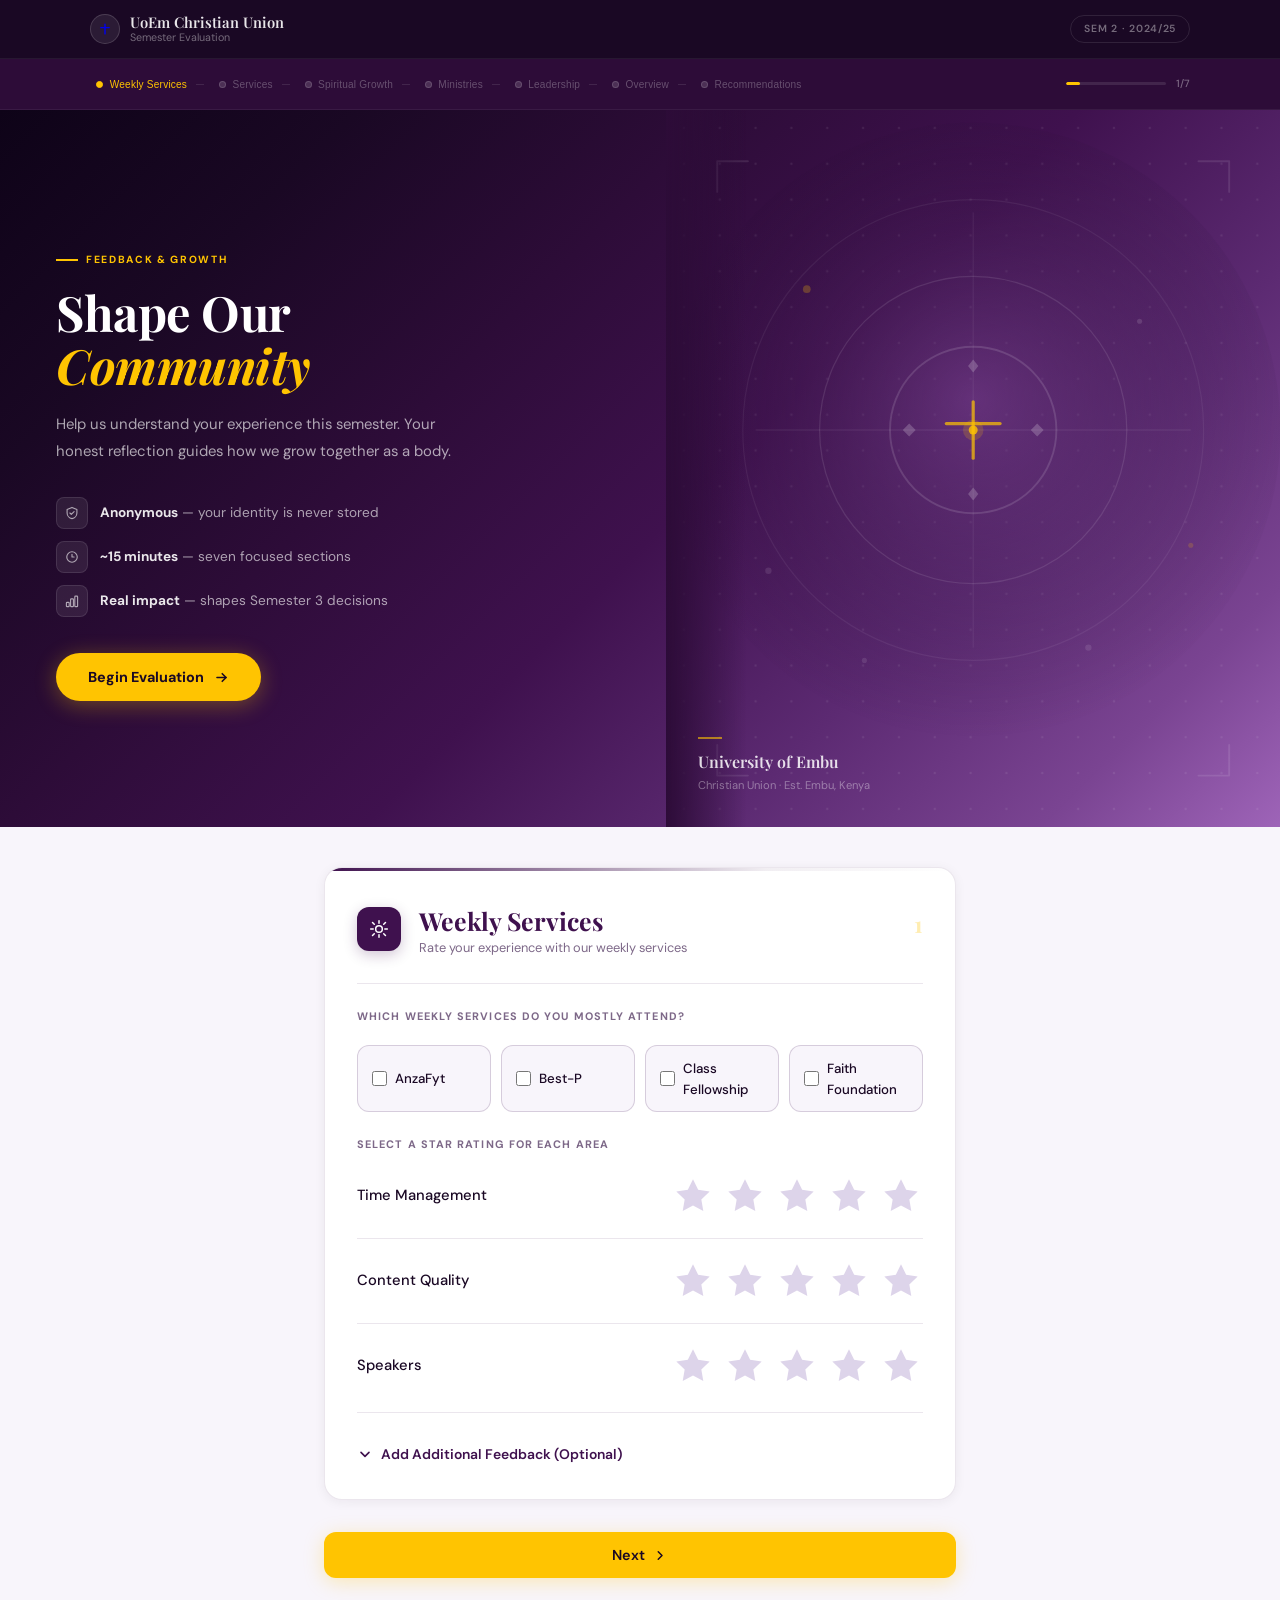
==== commit bfb347d3: "Chanages" ====
--- a/index.html
+++ b/index.html
@@ -189,7 +189,7 @@
             <div class="panel-num">1</div>
           </div>
 
-          <span class="card-hint">Which service sessions interest you most?</span>
+          <span class="card-hint">Which Weekly services do you mostly attend?</span>
           <div class="checkbox-grid" id="weeklyServicesGrid"></div>
 
           <!-- Star Ratings — new layout -->
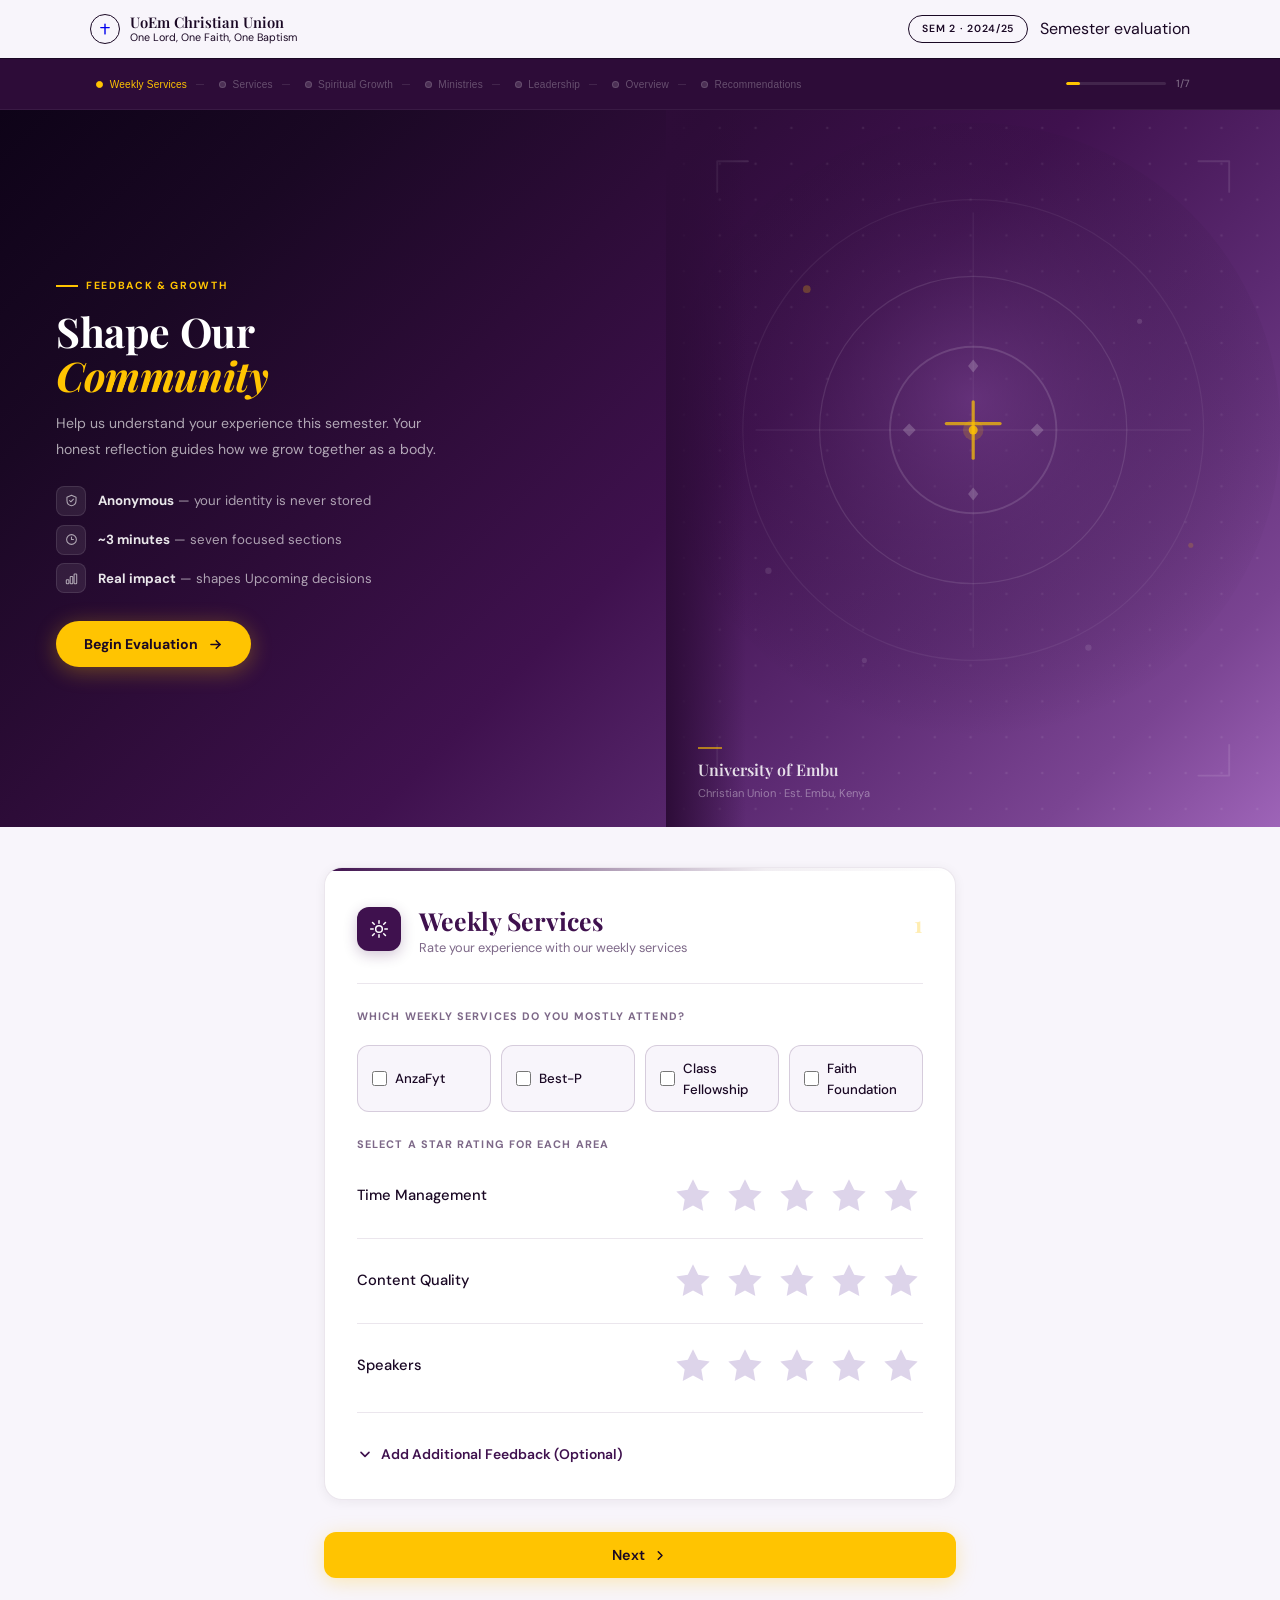
==== commit e983fe55: "DONE WITH FRONTEND" ====
--- a/index.html
+++ b/index.html
@@ -16,7 +16,6 @@
     <div class="nav-inner">
       <a href="#" class="nav-logo">
         <div class="nav-crest">
-          <!-- Cross icon -->
           <svg viewBox="0 0 20 20" fill="none" xmlns="http://www.w3.org/2000/svg">
             <line x1="10" y1="3" x2="10" y2="17" stroke="currentColor" stroke-width="2" stroke-linecap="round"/>
             <line x1="4" y1="8" x2="16" y2="8" stroke="currentColor" stroke-width="2" stroke-linecap="round"/>
@@ -24,11 +23,12 @@
         </div>
         <div class="nav-name">
           UoEm Christian Union
-          <span>Semester Evaluation</span>
+          <span>One Lord, One Faith, One Baptism</span>
         </div>
       </a>
       <div class="nav-spacer"></div>
       <span class="nav-tag">Sem 2 · 2024/25</span>
+      <span>Semester evaluation</span>
     </div>
   </nav>
 
@@ -58,7 +58,6 @@
 
       <div class="hero-features">
         <div class="hf-item">
-          <!-- Shield / anonymous icon -->
           <div class="hf-icon">
             <svg viewBox="0 0 20 20" fill="none" stroke="currentColor" stroke-width="1.6" stroke-linecap="round" stroke-linejoin="round">
               <path d="M10 2L3 5v5c0 4 3.1 7.4 7 8 3.9-.6 7-4 7-8V5L10 2z"/>
@@ -68,17 +67,15 @@
           <span><strong>Anonymous</strong> — your identity is never stored</span>
         </div>
         <div class="hf-item">
-          <!-- Clock icon -->
           <div class="hf-icon">
             <svg viewBox="0 0 20 20" fill="none" stroke="currentColor" stroke-width="1.6" stroke-linecap="round" stroke-linejoin="round">
               <circle cx="10" cy="10" r="7.5"/>
               <polyline points="10 6 10 10 13 10"/>
             </svg>
           </div>
-          <span><strong>~15 minutes</strong> — seven focused sections</span>
+          <span><strong> ~3 minutes</strong> — seven focused sections</span>
         </div>
         <div class="hf-item">
-          <!-- Bar chart icon -->
           <div class="hf-icon">
             <svg viewBox="0 0 20 20" fill="none" stroke="currentColor" stroke-width="1.6" stroke-linecap="round" stroke-linejoin="round">
               <rect x="2" y="12" width="4" height="6" rx="1"/>
@@ -86,7 +83,7 @@
               <rect x="14" y="3" width="4" height="15" rx="1"/>
             </svg>
           </div>
-          <span><strong>Real impact</strong> — shapes Semester 3 decisions</span>
+          <span><strong>Real impact</strong> — shapes Upcoming decisions</span>
         </div>
       </div>
 
@@ -98,10 +95,9 @@
       </button>
     </div>
 
-    <!-- Right: Decorative illustration panel -->
+    <!-- Right: Decorative illustration panel (hidden on mobile) -->
     <div class="hero-image">
       <svg class="hero-svg-art" viewBox="0 0 480 560" xmlns="http://www.w3.org/2000/svg" preserveAspectRatio="xMidYMid slice">
-        <!-- Background gradient rect -->
         <defs>
           <radialGradient id="bg-glow" cx="50%" cy="45%" r="55%">
             <stop offset="0%"  stop-color="rgba(122,68,146,0.5)"/>
@@ -111,45 +107,32 @@
             <circle cx="14" cy="14" r="1" fill="rgba(255,255,255,0.08)"/>
           </pattern>
         </defs>
-        <!-- Dot grid -->
         <rect width="480" height="560" fill="url(#dotpat)"/>
-        <!-- Glow -->
         <ellipse cx="240" cy="250" rx="240" ry="240" fill="url(#bg-glow)"/>
-        <!-- Large outer ring -->
         <circle cx="240" cy="250" r="180" fill="none" stroke="rgba(255,255,255,0.06)" stroke-width="1"/>
-        <!-- Mid ring, animated -->
         <circle class="ring-pulse" cx="240" cy="250" r="120" fill="none" stroke="rgba(255,255,255,0.1)" stroke-width="1"/>
-        <!-- Inner ring -->
         <circle cx="240" cy="250" r="65" fill="none" stroke="rgba(255,255,255,0.13)" stroke-width="1.5"/>
-        <!-- Cross hairlines -->
         <line x1="240" y1="80"  x2="240" y2="420" stroke="rgba(255,255,255,0.06)" stroke-width="1"/>
         <line x1="70"  y1="250" x2="410" y2="250" stroke="rgba(255,255,255,0.06)" stroke-width="1"/>
-        <!-- Center cross (gold) -->
         <line x1="240" y1="228" x2="240" y2="272" stroke="#ffc401" stroke-width="2.5" stroke-linecap="round" opacity="0.7"/>
         <line x1="219" y1="245" x2="261" y2="245" stroke="#ffc401" stroke-width="2.5" stroke-linecap="round" opacity="0.7"/>
-        <!-- Center glow dot -->
         <circle cx="240" cy="250" r="8" fill="rgba(255,196,1,0.18)"/>
         <circle cx="240" cy="250" r="3.5" fill="#ffc401" opacity="0.8"/>
-        <!-- Cardinal accent diamonds -->
         <path d="M240 195 L244 200 L240 205 L236 200 Z" fill="rgba(255,255,255,0.2)"/>
         <path d="M240 295 L244 300 L240 305 L236 300 Z" fill="rgba(255,255,255,0.2)"/>
         <path d="M185 250 L190 255 L195 250 L190 245 Z" fill="rgba(255,255,255,0.2)"/>
         <path d="M285 250 L290 255 L295 250 L290 245 Z" fill="rgba(255,255,255,0.2)"/>
-        <!-- Floating accent dots -->
         <circle cx="110" cy="140" r="3"   fill="rgba(255,196,1,0.25)"/>
         <circle cx="370" cy="165" r="2"   fill="rgba(255,255,255,0.12)"/>
         <circle cx="80"  cy="360" r="2.5" fill="rgba(255,255,255,0.1)"/>
         <circle cx="410" cy="340" r="2"   fill="rgba(255,196,1,0.18)"/>
         <circle cx="155" cy="430" r="2"   fill="rgba(255,255,255,0.1)"/>
         <circle cx="330" cy="420" r="2.5" fill="rgba(255,255,255,0.1)"/>
-        <!-- Corner brackets -->
         <path d="M40 40 L40 64 M40 40 L64 40"   stroke="rgba(255,255,255,0.1)" stroke-width="1.5" fill="none" stroke-linecap="round"/>
         <path d="M440 40 L440 64 M440 40 L416 40" stroke="rgba(255,255,255,0.1)" stroke-width="1.5" fill="none" stroke-linecap="round"/>
         <path d="M40 520 L40 496 M40 520 L64 520"   stroke="rgba(255,255,255,0.1)" stroke-width="1.5" fill="none" stroke-linecap="round"/>
         <path d="M440 520 L440 496 M440 520 L416 520" stroke="rgba(255,255,255,0.1)" stroke-width="1.5" fill="none" stroke-linecap="round"/>
       </svg>
-
-      <!-- Brand footer inside image panel -->
       <div class="hero-img-brand">
         <div class="hib-rule"></div>
         <span class="hib-name">University of Embu</span>
@@ -169,7 +152,6 @@
         <div class="card-body">
           <div class="panel-head">
             <div class="panel-icon-wrap">
-              <!-- Sun / service icon -->
               <svg viewBox="0 0 24 24" fill="none" stroke="white" stroke-width="1.8" stroke-linecap="round" stroke-linejoin="round">
                 <circle cx="12" cy="12" r="4"/>
                 <line x1="12" y1="2"  x2="12" y2="5"/>
@@ -192,7 +174,6 @@
           <span class="card-hint">Which Weekly services do you mostly attend?</span>
           <div class="checkbox-grid" id="weeklyServicesGrid"></div>
 
-          <!-- Star Ratings — new layout -->
           <span class="card-hint" style="margin-top:1.5rem">Select a star rating for each area</span>
           <div class="star-rows" id="weeklyStarRows">
             <div class="srow" id="srow-weeklyTime">
@@ -238,7 +219,6 @@
         <div class="card-body">
           <div class="panel-head">
             <div class="panel-icon-wrap">
-              <!-- People / community icon -->
               <svg viewBox="0 0 24 24" fill="none" stroke="white" stroke-width="1.8" stroke-linecap="round" stroke-linejoin="round">
                 <path d="M17 21v-2a4 4 0 00-4-4H5a4 4 0 00-4 4v2"/>
                 <circle cx="9" cy="7" r="4"/>
@@ -301,7 +281,6 @@
         <div class="card-body">
           <div class="panel-head">
             <div class="panel-icon-wrap">
-              <!-- Leaf / growth icon -->
               <svg viewBox="0 0 24 24" fill="none" stroke="white" stroke-width="1.8" stroke-linecap="round" stroke-linejoin="round">
                 <path d="M21 3C21 3 14 3 10 7c-3 3-3 7-3 7s4 0 7-3c3-3 3-8 3-8z"/>
                 <path d="M3 21s3-4 5-6"/>
@@ -314,22 +293,12 @@
             <div class="panel-num">3</div>
           </div>
 
+          <!-- GROWTH STAGE SELECTOR — replaces slider -->
           <span class="card-hint">Overall Spiritual Growth</span>
-          <div class="slider-container" style="margin-bottom:2rem">
-            <div class="slider-block">
-              <div class="slider-top">
-                <span class="slider-name">How much did you grow spiritually?</span>
-                <div class="slider-badge-wrap">
-                  <span class="sl-val" id="growthValue">5</span>
-                  <span class="sl-max">/10</span>
-                </div>
-              </div>
-              <input type="range" id="growthSlider" min="0" max="10" value="5" class="slider">
-              <div class="slider-poles"><span>Minimal</span><span>Significant</span></div>
-            </div>
-          </div>
-
-          <span class="card-hint">Which programs most impacted your growth? (Select all that apply)</span>
+          <p class="section-q" style="margin-bottom:1rem">How would you describe your spiritual journey this semester?</p>
+          <div class="growth-stage-grid" id="growthStageGrid"></div>
+
+          <span class="card-hint" style="margin-top:2rem">Which programs most impacted your growth? (Select all that apply)</span>
           <div class="program-boxes" id="programBoxes"></div>
 
           <span class="card-hint" style="margin-top:2rem">How frequently did you attend?</span>
@@ -355,7 +324,6 @@
         <div class="card-body">
           <div class="panel-head">
             <div class="panel-icon-wrap">
-              <!-- Hands / ministry icon -->
               <svg viewBox="0 0 24 24" fill="none" stroke="white" stroke-width="1.8" stroke-linecap="round" stroke-linejoin="round">
                 <path d="M18 11V6a2 2 0 00-2-2h0a2 2 0 00-2 2v0"/>
                 <path d="M14 10V4a2 2 0 00-2-2h0a2 2 0 00-2 2v2"/>
@@ -370,7 +338,6 @@
             <div class="panel-num">4</div>
           </div>
 
-          <!-- MINISTRY PARTICIPATION — compact checkbox grid like screenshot -->
           <span class="card-hint">MINISTRY PARTICIPATION</span>
           <p class="section-q">Which ministry are you part of?</p>
           <div class="ministry-check-grid" id="ministryGrid"></div>
@@ -398,7 +365,6 @@
         <div class="card-body">
           <div class="panel-head">
             <div class="panel-icon-wrap">
-              <!-- Target / leadership icon -->
               <svg viewBox="0 0 24 24" fill="none" stroke="white" stroke-width="1.8" stroke-linecap="round" stroke-linejoin="round">
                 <circle cx="12" cy="12" r="10"/>
                 <circle cx="12" cy="12" r="6"/>
@@ -447,14 +413,10 @@
             </div>
           </div>
 
+          <!-- Leadership additional feedback — always visible, no dropdown -->
           <div class="additional-info-wrap">
-            <button class="dropdown-trigger" data-target="leadershipAdditional">
-              <svg viewBox="0 0 20 20" fill="none" stroke="currentColor" stroke-width="2" stroke-linecap="round" stroke-linejoin="round">
-                <polyline points="5 8 10 13 15 8"/>
-              </svg>
-              Add Additional Feedback (Optional)
-            </button>
-            <textarea id="leadershipAdditional" class="additional-info-input" placeholder="What influenced your ratings above?" style="display:none;margin-top:1rem"></textarea>
+            <span class="card-hint" style="margin-bottom:0.75rem">Additional Feedback <span style="font-weight:400;text-transform:none;letter-spacing:0;color:var(--muted);font-size:0.75rem">(Optional)</span></span>
+            <textarea id="leadershipAdditional" class="additional-info-input" placeholder="Share any thoughts on leadership this semester…" style="display:block"></textarea>
           </div>
         </div>
       </div>
@@ -467,7 +429,6 @@
         <div class="card-body">
           <div class="panel-head">
             <div class="panel-icon-wrap">
-              <!-- Clipboard icon -->
               <svg viewBox="0 0 24 24" fill="none" stroke="white" stroke-width="1.8" stroke-linecap="round" stroke-linejoin="round">
                 <path d="M9 5H7a2 2 0 00-2 2v12a2 2 0 002 2h10a2 2 0 002-2V7a2 2 0 00-2-2h-2"/>
                 <rect x="9" y="3" width="6" height="4" rx="1"/>
@@ -518,14 +479,13 @@
       </div>
     </div>
 
-    <!-- ▸ SECTION 7: RECOMMENDATIONS & ABOUT YOU (matching screenshot 4) -->
+    <!-- ▸ SECTION 7: RECOMMENDATIONS & ABOUT YOU -->
     <div class="panel" data-section="6">
       <div class="card">
         <div class="card-rule"></div>
         <div class="card-body">
           <div class="panel-head">
             <div class="panel-icon-wrap">
-              <!-- Video/recommendation icon -->
               <svg viewBox="0 0 24 24" fill="none" stroke="white" stroke-width="1.8" stroke-linecap="round" stroke-linejoin="round">
                 <polygon points="23 7 16 12 23 17 23 7"/>
                 <rect x="1" y="5" width="15" height="14" rx="2"/>
@@ -538,7 +498,6 @@
             <div class="panel-num">7</div>
           </div>
 
-          <!-- Topic Suggestions -->
           <span class="card-hint">Suggest topics for future sessions</span>
           <div class="topic-suggestions" id="topicSuggestions">
             <div class="suggestion-item">
@@ -555,7 +514,6 @@
           </div>
           <button class="add-suggestion-btn" id="addSuggestion" style="margin-top:1rem">+ Add Another Topic</button>
 
-          <!-- Speaker -->
           <span class="card-hint" style="margin-top:2rem">Recommend a speaker or facilitator</span>
           <div class="speaker-section">
             <input type="text" id="speakerName"  placeholder="Speaker name…">
@@ -566,7 +524,7 @@
         </div>
       </div>
 
-      <!-- ABOUT YOU card — styled like screenshot 4 -->
+      <!-- ABOUT YOU card -->
       <div class="card" style="margin-top:1rem">
         <div class="card-rule"></div>
         <div class="card-body">
@@ -575,19 +533,6 @@
             <span class="ay-optional">all optional</span>
           </div>
 
-          <!-- Name + Faculty -->
-          <!-- <div class="input-pair" style="margin-bottom:1.5rem">
-            <div class="input-grp">
-              <label>FIRST NAME</label>
-              <input type="text" id="firstName" placeholder="Your first name">
-            </div>
-            <div class="input-grp">
-              <label>FACULTY / SCHOOL</label>
-              <input type="text" id="facultySchool" placeholder="e.g. Science">
-            </div>
-          </div> -->
-
-          <!-- Year of study — pill tags -->
           <div class="q-block" style="margin-bottom:1.375rem">
             <p class="sub-label">YEAR OF STUDY</p>
             <div class="year-pills" id="yearPills">
@@ -599,15 +544,12 @@
             </div>
           </div>
 
-          <!-- CU Tenure — MC list with icons like screenshot 4 -->
           <div class="q-block q-last">
             <p class="sub-label">HOW LONG HAVE YOU BEEN IN CU?</p>
             <div class="tenure-list" id="tenureList">
-
               <button class="tenure-item" data-value="new">
                 <div class="tenure-radio" id="tr-new"></div>
                 <div class="tenure-icon">
-                  <!-- Person / new icon -->
                   <svg viewBox="0 0 20 20" fill="none" stroke="currentColor" stroke-width="1.6" stroke-linecap="round" stroke-linejoin="round">
                     <circle cx="10" cy="6" r="3"/>
                     <path d="M4 18v-1a6 6 0 0112 0v1"/>
@@ -615,11 +557,9 @@
                 </div>
                 <span>New this semester — just joined</span>
               </button>
-
               <button class="tenure-item" data-value="1yr">
                 <div class="tenure-radio" id="tr-1yr"></div>
                 <div class="tenure-icon">
-                  <!-- Calendar icon -->
                   <svg viewBox="0 0 20 20" fill="none" stroke="currentColor" stroke-width="1.6" stroke-linecap="round" stroke-linejoin="round">
                     <rect x="3" y="4" width="14" height="13" rx="1.5"/>
                     <line x1="3" y1="8" x2="17" y2="8"/>
@@ -629,11 +569,9 @@
                 </div>
                 <span>About a year</span>
               </button>
-
               <button class="tenure-item" data-value="2yr+">
                 <div class="tenure-radio" id="tr-2yr+"></div>
                 <div class="tenure-icon">
-                  <!-- Clock/history icon -->
                   <svg viewBox="0 0 20 20" fill="none" stroke="currentColor" stroke-width="1.6" stroke-linecap="round" stroke-linejoin="round">
                     <polyline points="3 12 3 4 11 4"/>
                     <path d="M3 4a9 9 0 110 12"/>
@@ -642,18 +580,15 @@
                 </div>
                 <span>Two or more years</span>
               </button>
-
               <button class="tenure-item" data-value="founding">
                 <div class="tenure-radio" id="tr-founding"></div>
                 <div class="tenure-icon">
-                  <!-- Star icon -->
                   <svg viewBox="0 0 20 20" fill="none" stroke="currentColor" stroke-width="1.6" stroke-linecap="round" stroke-linejoin="round">
                     <polygon points="10 2 12.5 7.5 18.5 8.2 14 12.5 15.3 18.5 10 15.5 4.7 18.5 6 12.5 1.5 8.2 7.5 7.5"/>
                   </svg>
                 </div>
                 <span>Long-time member — from the beginning</span>
               </button>
-
             </div>
           </div>
         </div>
@@ -682,7 +617,6 @@
     <div class="success-card">
       <div class="sc-glow"></div>
       <div class="success-icon">
-        <!-- Check icon -->
         <svg viewBox="0 0 24 24" fill="none" stroke="white" stroke-width="2.5" stroke-linecap="round" stroke-linejoin="round">
           <polyline points="5 13 10 18 19 7"/>
         </svg>
--- a/updated.css
+++ b/updated.css
@@ -1,5 +1,5 @@
 /* ══════════════════════════════════════════════════════
-   UoEm CU Semester Evaluation — updated.css (v3)
+   UoEm CU Semester Evaluation — updated.css (v4)
    ══════════════════════════════════════════════════════ */
 
    @import url('https://fonts.googleapis.com/css2?family=DM+Sans:opsz,wght@9..40,300;9..40,400;9..40,500;9..40,600;9..40,700&family=Playfair+Display:ital,wght@0,600;0,700;1,600&display=swap');
@@ -49,8 +49,9 @@
       ═══════════════════════════ */
    .navbar {
      position: sticky; top: 0; z-index: 300;
-     background: var(--plum-deep);
-     border-bottom: 1px solid rgba(255,255,255,0.06);
+     background: var(--bg);
+     color:var(--plum-deep) ;
+     border-bottom: 1px solid var(--plum-deep);
    }
    .nav-inner {
      max-width: 1180px; margin: 0 auto;
@@ -61,24 +62,24 @@
    .nav-crest {
      width: 30px; height: 30px; border-radius: 50%;
      background: rgba(255,255,255,0.08);
-     border: 1px solid rgba(255,255,255,0.15);
+     border: 1px solid var(--plum-deep);
      display: grid; place-items: center; flex-shrink: 0;
    }
    .nav-crest svg { width: 14px; height: 14px; stroke: var(--accent); }
    .nav-name {
      font-family: 'Playfair Display', serif;
      font-size: 0.92rem; font-weight: 600;
-     color: rgba(255,255,255,0.9); line-height: 1.2;
+     color: var(--plum-deep); line-height: 1.2;
    }
    .nav-name span {
      display: block; font-family: 'DM Sans', sans-serif;
-     font-size: 0.67rem; font-weight: 400; color: rgba(255,255,255,0.4);
+     font-size: 0.67rem; font-weight: 400; color:var(--plum-deep);
    }
    .nav-spacer { flex: 1; }
    .nav-tag {
      font-size: 0.65rem; font-weight: 600; letter-spacing: 0.07em;
-     text-transform: uppercase; color: rgba(255,255,255,0.4);
-     border: 1px solid rgba(255,255,255,0.1);
+     text-transform: uppercase; color: var(--plum-deep);
+     border: 1px solid var(--plum-deep);
      padding: 0.28rem 0.8rem; border-radius: 999px;
    }
    
@@ -131,11 +132,12 @@
    
    /* ═══════════════════════════════════════════════════
       HERO — SPLIT: Left copy + CTA / Right illustration
+      Shortened min-height from 580px → 420px
       ═══════════════════════════════════════════════════ */
    .hero {
      display: grid;
      grid-template-columns: 52% 48%;
-     min-height: 580px;
+     min-height: 420px;
      background:
        linear-gradient(135deg,
          #0e0318  0%,
@@ -151,7 +153,7 @@
    
    /* Left panel */
    .hero-copy {
-     padding: 4.5rem 3.5rem 3.5rem;
+     padding: 3rem 3.5rem 2.5rem;
      display: flex; flex-direction: column; justify-content: center;
      position: relative; z-index: 2;
      animation: heroIn 0.65s cubic-bezier(0.22,1,0.36,1) both;
@@ -163,44 +165,44 @@
    .hero-eyebrow {
      display: inline-flex; align-items: center; gap: 0.5rem;
      font-size: 0.65rem; font-weight: 700; letter-spacing: 0.16em;
-     text-transform: uppercase; color: var(--accent); margin-bottom: 1.125rem;
+     text-transform: uppercase; color: var(--accent); margin-bottom: 0.875rem;
    }
    .ey-line { width: 22px; height: 2px; background: var(--accent); flex-shrink: 0; }
    .hero h1 {
      font-family: 'Playfair Display', serif;
-     font-size: clamp(2.4rem, 3.8vw, 3.6rem);
+     font-size: clamp(2rem, 3.2vw, 3rem);
      font-weight: 700; line-height: 1.08;
      color: var(--white); letter-spacing: -0.01em;
-     margin-bottom: 1.25rem;
+     margin-bottom: 0.875rem;
    }
    .hero h1 em { font-style: italic; color: var(--accent); }
    .hero-sub {
-     font-size: 0.93rem; color: rgba(255,255,255,0.64);
-     line-height: 1.8; margin-bottom: 2rem; max-width: 400px;
+     font-size: 0.88rem; color: rgba(255,255,255,0.64);
+     line-height: 1.8; margin-bottom: 1.5rem; max-width: 400px;
    }
    
    /* Feature rows */
-   .hero-features { display: flex; flex-direction: column; gap: 0.75rem; margin-bottom: 2.25rem; }
+   .hero-features { display: flex; flex-direction: column; gap: 0.55rem; margin-bottom: 1.75rem; }
    .hf-item {
      display: flex; align-items: center; gap: 0.75rem;
-     font-size: 0.85rem; color: rgba(255,255,255,0.62);
+     font-size: 0.83rem; color: rgba(255,255,255,0.62);
    }
    .hf-item strong { color: rgba(255,255,255,0.9); }
    .hf-icon {
-     width: 32px; height: 32px; border-radius: 8px;
+     width: 30px; height: 30px; border-radius: 8px;
      background: rgba(255,255,255,0.08);
      border: 1px solid rgba(255,255,255,0.1);
      display: grid; place-items: center; flex-shrink: 0;
    }
-   .hf-icon svg { width: 14px; height: 14px; }
+   .hf-icon svg { width: 13px; height: 13px; }
    
    /* CTA Button */
    .hero-cta {
      display: inline-flex; align-items: center; gap: 0.625rem;
      background: var(--accent); color: var(--plum-deep);
-     padding: 0.95rem 2rem; border-radius: 999px;
+     padding: 0.85rem 1.75rem; border-radius: 999px;
      font-family: 'DM Sans', sans-serif;
-     font-weight: 700; font-size: 0.9rem;
+     font-weight: 700; font-size: 0.88rem;
      cursor: pointer; border: none; align-self: flex-start;
      transition: background 0.2s, transform 0.2s, box-shadow 0.2s;
      box-shadow: 0 4px 22px rgba(255,196,1,0.32);
@@ -209,7 +211,7 @@
    .hero-cta:hover { background: var(--accent-lt); transform: translateY(-2px); box-shadow: 0 8px 30px rgba(255,196,1,0.42); }
    .hero-cta:hover svg { transform: translateX(3px); }
    
-   /* Right panel: illustration */
+   /* Right panel: illustration — hidden on mobile */
    .hero-image {
      position: relative; overflow: hidden;
      display: flex; flex-direction: column;
@@ -219,7 +221,6 @@
      from { opacity: 0; transform: translateX(20px); }
      to   { opacity: 1; transform: translateX(0); }
    }
-   /* Semi-transparent veil on left edge to blend with copy panel */
    .hero-image::before {
      content: '';
      position: absolute; top: 0; left: 0; bottom: 0; width: 80px;
@@ -228,7 +229,6 @@
    }
    .hero-svg-art { width: 100%; height: 100%; object-fit: cover; }
    
-   /* Animated ring */
    .ring-pulse {
      animation: ringBreathe 8s ease-in-out infinite;
      transform-origin: 240px 250px;
@@ -238,13 +238,12 @@
      50%       { opacity: 0.18; transform: scale(1.04); }
    }
    
-   /* Brand footer in image panel */
    .hero-img-brand {
-     position: absolute; bottom: 2rem; left: 2rem; right: 2rem;
+     position: absolute; bottom: 1.5rem; left: 2rem; right: 2rem;
      z-index: 3;
      padding-top: 1rem;
    }
-   .hib-rule { width: 24px; height: 2px; background: var(--accent); margin-bottom: 0.625rem; opacity: 0.6; }
+   .hib-rule { width: 24px; height: 2px; background: var(--accent); margin-bottom: 0.5rem; opacity: 0.6; }
    .hib-name {
      font-family: 'Playfair Display', serif;
      font-size: 1rem; font-weight: 600;
@@ -318,7 +317,7 @@
    }
    
    /* ═══════════════════════════════════════════════════
-      STAR ROWS — Large stars like screenshot 1
+      STAR ROWS
       ═══════════════════════════════════════════════════ */
    .star-rows { display: flex; flex-direction: column; }
    
@@ -336,9 +335,8 @@
    }
    .srow-name { font-size: 0.92rem; font-weight: 500; color: var(--ink); }
    
-   /* Rating word badge — shows after clicking */
    .srow-badge {
-     display: none; /* toggled to inline-block via JS */
+     display: none;
      font-size: 0.67rem; font-weight: 700; color: var(--plum);
      background: var(--plum-pale); border: 1px solid var(--border-med);
      border-radius: 999px; padding: 0.15rem 0.65rem;
@@ -346,12 +344,10 @@
    }
    .srow-badge.visible { display: inline-block; }
    
-   /* Stars container */
    .stars {
      display: flex; gap: 6px; flex-shrink: 0;
    }
    
-   /* Individual star — pure SVG, no box */
    .star {
      width: 40px; height: 40px;
      background: none; border: none; cursor: pointer; padding: 2px;
@@ -361,10 +357,7 @@
      display: flex; align-items: center; justify-content: center;
    }
    .star svg { width: 100%; height: 100%; fill: currentColor; display: block; }
-   .star.hover  {
-     color: var(--star-hover);
-     transform: scale(1.18);
-   }
+   .star.hover  { color: var(--star-hover); transform: scale(1.18); }
    .star.active {
      color: var(--star-on);
      filter: drop-shadow(0 2px 4px rgba(63,17,78,0.22));
@@ -378,7 +371,7 @@
    }
    
    /* ═══════════════════════════
-      CHECKBOX GRID (sections 1,2)
+      CHECKBOX GRID
       ═══════════════════════════ */
    .checkbox-grid {
      display: grid; grid-template-columns: repeat(auto-fit, minmax(120px, 1fr));
@@ -395,6 +388,72 @@
    .checkbox-item input[type="checkbox"] { width: 15px; height: 15px; cursor: pointer; flex-shrink: 0; accent-color: var(--accent); }
    .checkbox-label { font-size: 0.83rem; font-weight: 500; color: var(--ink); cursor: pointer; }
    .checkbox-item.selected .checkbox-label { color: white; }
+   
+   /* ═══════════════════════════════════════════════════
+      GROWTH STAGE GRID — replaces slider
+      ═══════════════════════════════════════════════════ */
+   .growth-stage-grid {
+     display: grid;
+     grid-template-columns: repeat(4, 1fr);
+     gap: 0.75rem;
+     margin-bottom: 1.5rem;
+   }
+   
+   .growth-stage-card {
+     display: flex; flex-direction: column; align-items: center;
+     gap: 0.625rem; padding: 1.25rem 0.75rem 1rem;
+     border: 2px solid var(--border-med);
+     border-radius: var(--r-lg);
+     background: var(--bg);
+     cursor: pointer; text-align: center;
+     transition: all 0.2s cubic-bezier(0.22,1,0.36,1);
+     position: relative; overflow: hidden;
+   }
+   .growth-stage-card::before {
+     content: '';
+     position: absolute; inset: 0;
+     background: var(--plum);
+     opacity: 0; transition: opacity 0.2s;
+   }
+   .growth-stage-card:hover { border-color: var(--plum-mid); transform: translateY(-2px); box-shadow: 0 4px 16px rgba(63,17,78,0.12); }
+   .growth-stage-card:hover::before { opacity: 0.04; }
+   .growth-stage-card.selected {
+     background: var(--plum); border-color: var(--plum);
+     box-shadow: 0 6px 20px rgba(63,17,78,0.28);
+     transform: translateY(-2px);
+   }
+   .growth-stage-card.selected::before { opacity: 0; }
+   
+   .gs-icon-wrap {
+     width: 48px; height: 48px; border-radius: 50%;
+     background: rgba(63,17,78,0.08);
+     display: grid; place-items: center; flex-shrink: 0;
+     transition: background 0.2s;
+     position: relative; z-index: 1;
+   }
+   .growth-stage-card.selected .gs-icon-wrap { background: rgba(255,255,255,0.18); }
+   .gs-icon-wrap svg {
+     width: 24px; height: 24px;
+     stroke: var(--plum-light); fill: none;
+     stroke-width: 1.7; stroke-linecap: round; stroke-linejoin: round;
+     transition: stroke 0.2s;
+   }
+   .growth-stage-card.selected .gs-icon-wrap svg { stroke: var(--accent); }
+   
+   .gs-label {
+     font-size: 0.78rem; font-weight: 700;
+     color: var(--ink); line-height: 1.2;
+     position: relative; z-index: 1;
+     transition: color 0.2s;
+   }
+   .growth-stage-card.selected .gs-label { color: white; }
+   
+   .gs-desc {
+     font-size: 0.67rem; color: var(--muted); line-height: 1.4;
+     position: relative; z-index: 1;
+     transition: color 0.2s;
+   }
+   .growth-stage-card.selected .gs-desc { color: rgba(255,255,255,0.65); }
    
    /* ═══════════════════════════
       PROGRAM BOXES
@@ -434,7 +493,7 @@
    .bar-label { font-size: 0.68rem; font-weight: 600; color: var(--muted); }
    
    /* ═══════════════════════════════════════════════════
-      MINISTRY COMPACT CHECKBOX GRID — like screenshot 5
+      MINISTRY COMPACT CHECKBOX GRID
       ═══════════════════════════════════════════════════ */
    .section-q {
      font-size: 0.88rem; font-weight: 500; color: var(--ink);
@@ -457,12 +516,7 @@
      transition: all 0.15s; user-select: none;
    }
    .min-item:hover { border-color: var(--plum-light); background: var(--plum-pale); }
-   .min-item.selected {
-     background: var(--plum-pale);
-     border-color: var(--plum-light);
-     color: var(--plum);
-   }
-   /* Custom visible checkbox box */
+   .min-item.selected { background: var(--plum-pale); border-color: var(--plum-light); color: var(--plum); }
    .min-chk {
      width: 15px; height: 15px; flex-shrink: 0;
      border: 1.5px solid var(--border-med);
@@ -470,10 +524,7 @@
      display: grid; place-items: center;
      transition: all 0.15s;
    }
-   .min-item.selected .min-chk {
-     background: var(--plum); border-color: var(--plum);
-   }
-   /* Checkmark via SVG pseudo approach */
+   .min-item.selected .min-chk { background: var(--plum); border-color: var(--plum); }
    .min-chk-inner {
      width: 8px; height: 6px;
      border-left: 1.8px solid white;
@@ -604,7 +655,7 @@
    input::placeholder { color: var(--muted); }
    
    /* ═══════════════════════════════════════════════════
-      ABOUT YOU SECTION — matching screenshot 4
+      ABOUT YOU SECTION
       ═══════════════════════════════════════════════════ */
    .aboutyou-head {
      display: flex; align-items: baseline; gap: 0.625rem;
@@ -623,7 +674,6 @@
      letter-spacing: 0.09em; color: var(--muted); display: block; margin-bottom: 0.75rem;
    }
    
-   /* Year pills */
    .year-pills { display: flex; flex-wrap: wrap; gap: 0.5rem; }
    .year-pill {
      padding: 0.45rem 1.1rem; border-radius: 999px;
@@ -635,7 +685,6 @@
    .year-pill:hover { border-color: var(--plum); color: var(--plum); background: var(--plum-pale); }
    .year-pill.selected { background: var(--plum); border-color: var(--plum); color: white; }
    
-   /* Tenure list — big rounded rows with icons like screenshot 4 */
    .tenure-list { display: flex; flex-direction: column; gap: 0.5rem; }
    .tenure-item {
      display: flex; align-items: center; gap: 1rem;
@@ -669,7 +718,7 @@
    .tenure-item.selected .tenure-icon svg { stroke: var(--plum); }
    
    /* ═══════════════════════════
-      DROPDOWN / ADDITIONAL INFO
+      ADDITIONAL INFO — always visible (leadership)
       ═══════════════════════════ */
    .additional-info-wrap {
      margin-top: 1.5rem; padding-top: 1.5rem;
@@ -760,7 +809,6 @@
      from { opacity: 0; transform: scale(0.88) translateY(14px); }
      to   { opacity: 1; transform: scale(1) translateY(0); }
    }
-   /* Gold radial glow at top */
    .sc-glow {
      position: absolute; top: -50px; left: 50%; transform: translateX(-50%);
      width: 300px; height: 200px; border-radius: 50%;
@@ -800,40 +848,44 @@
      font-style: italic; font-size: 0.95rem;
      color: var(--ink); line-height: 1.6; margin-bottom: 0.4rem;
    }
-   .success-verse cite {
-     font-size: 0.75rem; font-weight: 600; color: var(--plum);
-     letter-spacing: 0.02em;
-   }
+   .success-verse cite { font-size: 0.75rem; font-weight: 600; color: var(--plum); letter-spacing: 0.02em; }
    
    /* ═══════════════════════════
       RESPONSIVE
       ═══════════════════════════ */
    @media (max-width: 900px) {
-     .hero { grid-template-columns: 1fr; }
-     .hero-image { min-height: 280px; }
-     .hero-copy { padding: 3.5rem 2.5rem 2.5rem; }
+     /* Hide right image panel on tablets and below */
+     .hero {
+       grid-template-columns: 1fr;
+     }
+     .hero-image {
+       display: none;
+     }
+     .hero-copy { padding: 2.75rem 2.5rem 2.25rem; }
      .ministry-check-grid { grid-template-columns: repeat(3, 1fr); }
+     .growth-stage-grid { grid-template-columns: repeat(2, 1fr); }
    }
    @media (max-width: 680px) {
-     .hero-copy { padding: 3rem 1.75rem 2rem; }
+     .hero-copy { padding: 2.25rem 1.75rem 2rem; }
      .nav-inner { padding: 0 1.25rem; }
      .progress-bar-inner { padding: 0 1.25rem; }
      .main-wrap { padding: 2rem 1rem 5rem; }
      .input-pair { grid-template-columns: 1fr; }
      .button-group { flex-direction: column; }
      .ministry-check-grid { grid-template-columns: repeat(2, 1fr); }
-     .hero h1 { font-size: 2.2rem; }
+     .hero h1 { font-size: 2rem; }
+     .growth-stage-grid { grid-template-columns: repeat(2, 1fr); }
    }
    @media (max-width: 440px) {
      .star { width: 34px; height: 34px; }
      .ministry-check-grid { grid-template-columns: repeat(2, 1fr); }
-     .hero h1 { font-size: 1.9rem; }
+     .hero h1 { font-size: 1.8rem; }
      .activity-visual { grid-template-columns: repeat(2, 1fr); }
      .success-card { padding: 2.25rem 1.5rem; }
      .suggestion-item { grid-template-columns: 1fr; }
      .slider-top { flex-direction: column; align-items: flex-start; gap: 0.5rem; }
-   }
-   
-   /* ── Focus ── */
+     .growth-stage-grid { grid-template-columns: repeat(2, 1fr); }
+   }
+   
    :focus-visible { outline: 2px solid var(--plum); outline-offset: 2px; }
    button:focus:not(:focus-visible) { outline: none; }
